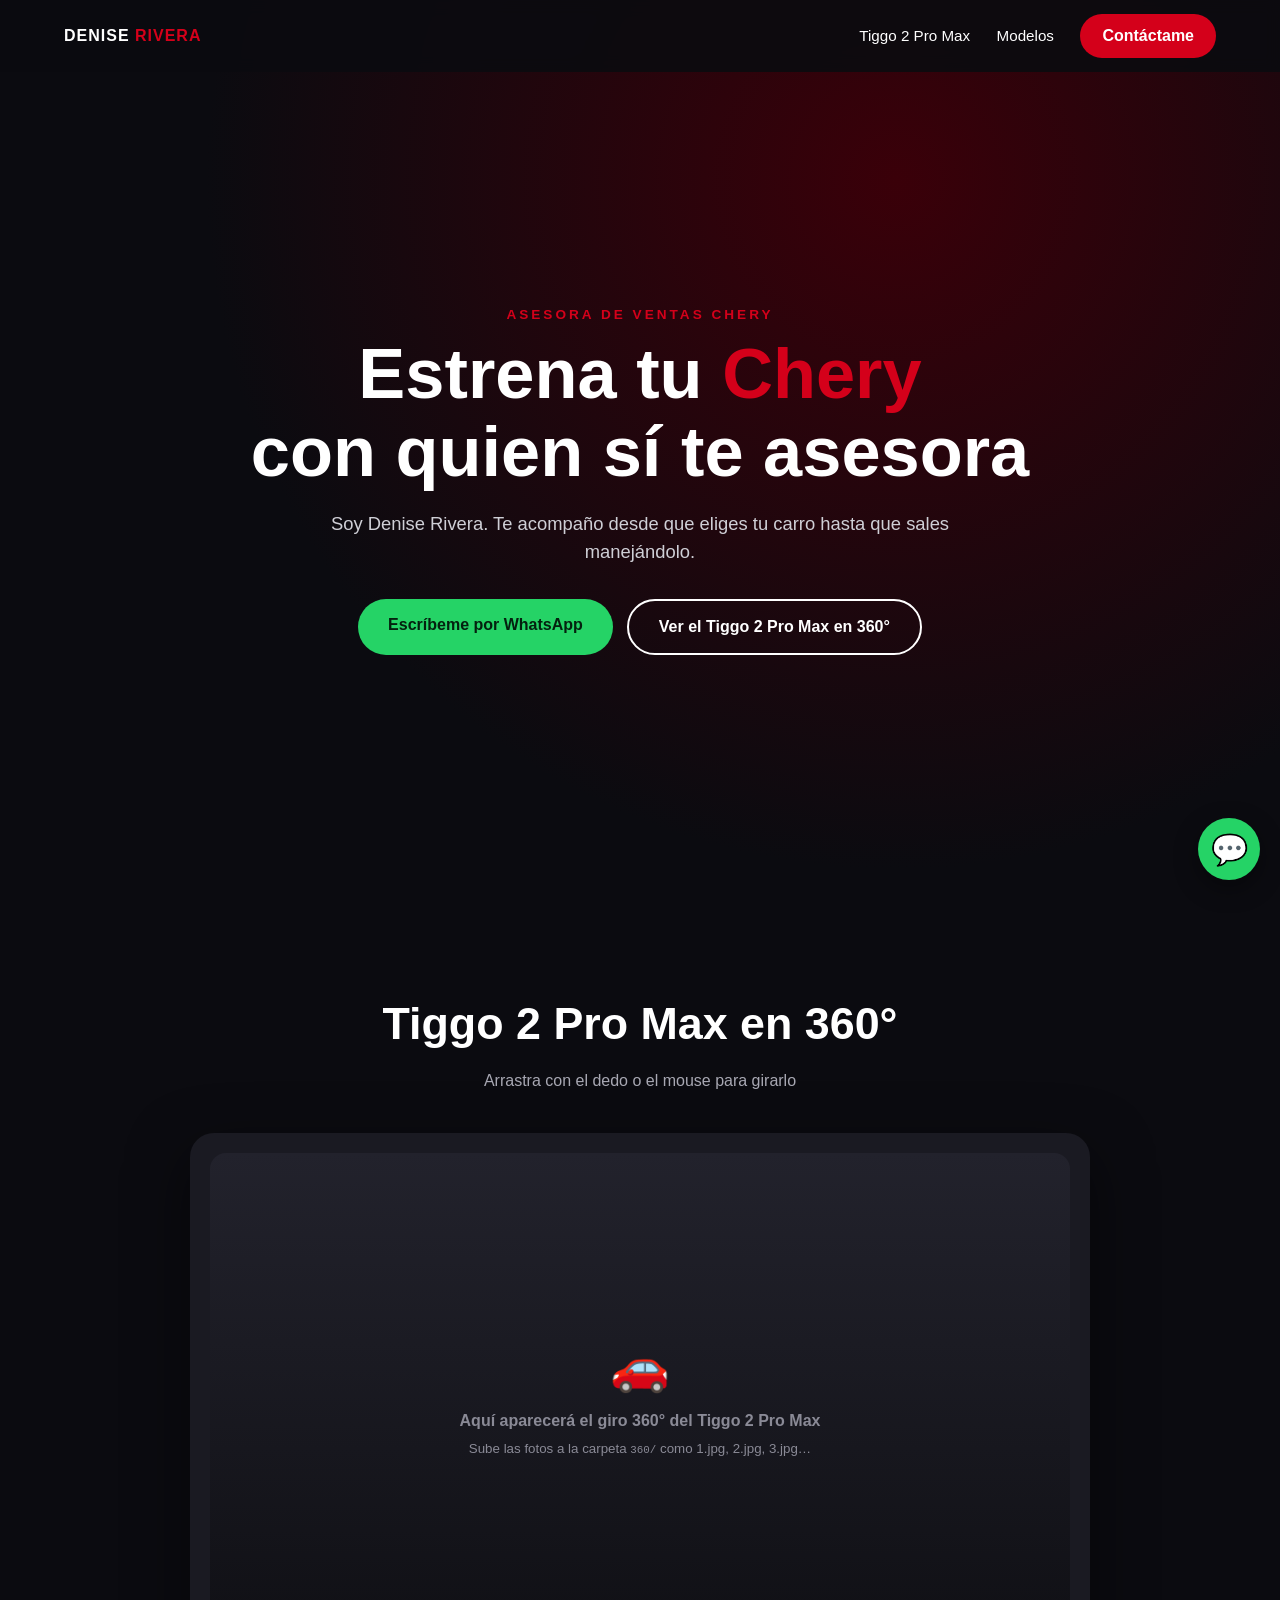
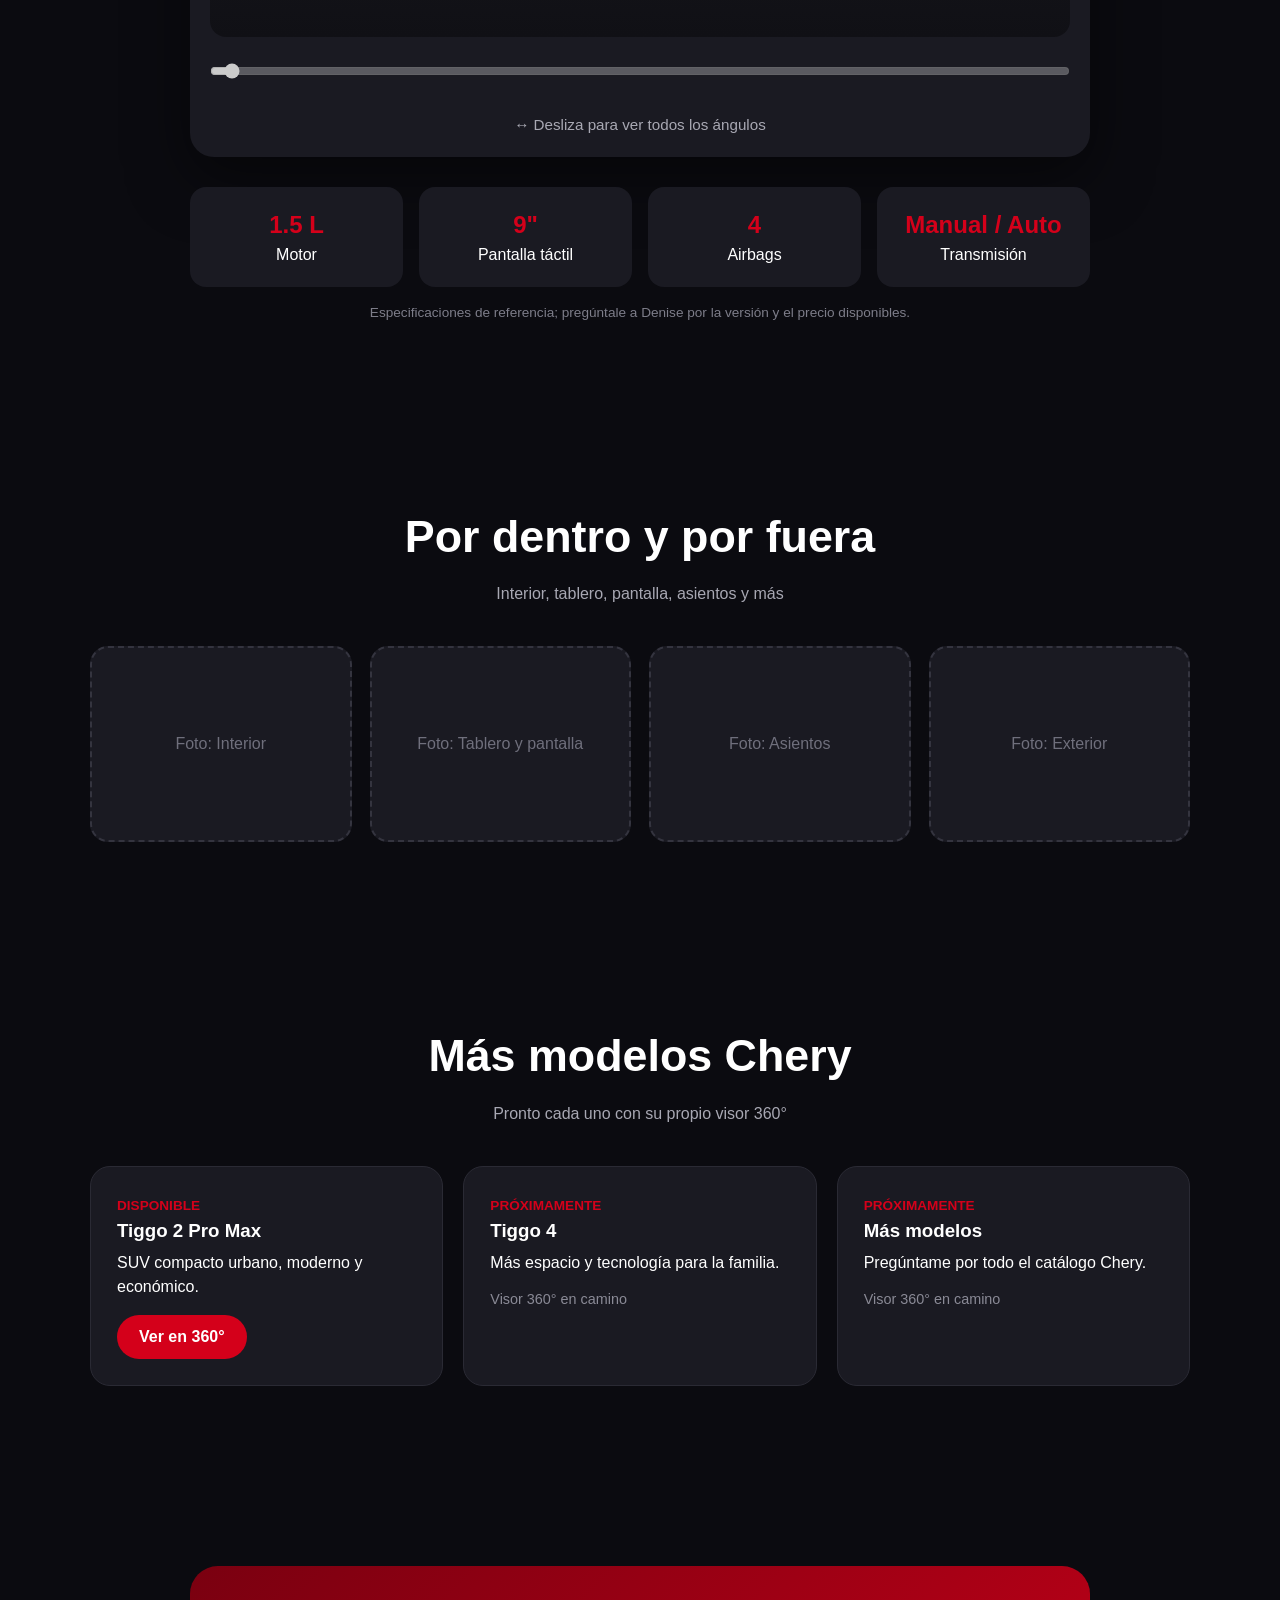
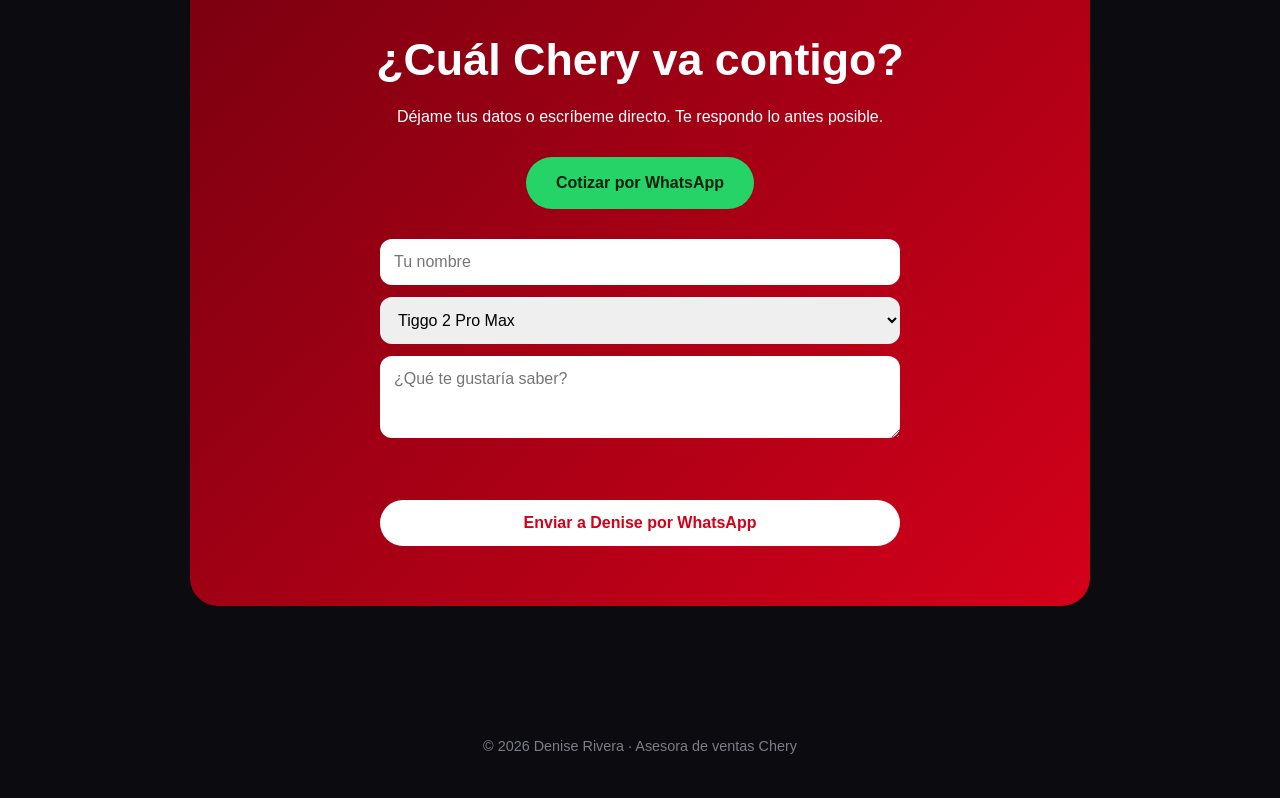
==== index.html @ 06f68ec3 "Add files via upload" ====
<!DOCTYPE html>
<html lang="es">
<head>
<meta charset="UTF-8">
<meta name="viewport" content="width=device-width, initial-scale=1">
<meta http-equiv="Content-Security-Policy" content="default-src 'self'; img-src 'self' data:; style-src 'self'; script-src 'self'; form-action 'none'; base-uri 'self'; object-src 'none'">
<meta name="referrer" content="strict-origin-when-cross-origin">
<meta name="description" content="Denise Rivera, asesora de ventas Chery. Conoce el Tiggo 2 Pro Max en 360° y cotiza por WhatsApp.">
<title>Denise Rivera | Asesora de Ventas Chery</title>
<link rel="stylesheet" href="styles.css">
</head>
<body>

<header>
  <div class="logo">DENISE <span>RIVERA</span></div>
  <nav>
    <a href="#tiggo2" class="nav-link">Tiggo 2 Pro Max</a>
    <a href="#modelos" class="nav-link">Modelos</a>
    <a href="#contacto" class="btn btn-small">Contáctame</a>
  </nav>
</header>

<main>
  <div class="hero">
    <p class="eyebrow">Asesora de ventas Chery</p>
    <h1>Estrena tu <span>Chery</span><br>con quien sí te asesora</h1>
    <p class="lead">Soy Denise Rivera. Te acompaño desde que eliges tu carro hasta que sales manejándolo.</p>
    <div class="hero-actions">
      <a class="btn wa" data-wa data-msg="Hola Denise, me interesa un Chery" href="#contacto" target="_blank" rel="noopener noreferrer">Escríbeme por WhatsApp</a>
      <a class="btn ghost" href="#tiggo2">Ver el Tiggo 2 Pro Max en 360°</a>
    </div>
  </div>

  <section id="tiggo2">
    <h2>Tiggo 2 Pro Max en 360°</h2>
    <p class="sub">Arrastra con el dedo o el mouse para girarlo</p>
    <div class="viewer-wrap">
      <div id="viewer" aria-label="Visor 360 grados del Tiggo 2 Pro Max">
        <div id="placeholder">
          <div class="big">🚗</div>
          <b>Aquí aparecerá el giro 360° del Tiggo 2 Pro Max</b>
          <small>Sube las fotos a la carpeta <code>360/</code> como 1.jpg, 2.jpg, 3.jpg…</small>
        </div>
      </div>
      <input id="rot" class="slider" type="range" min="0" max="35" value="0" aria-label="Girar el carro">
      <div class="hint">↔ Desliza para ver todos los ángulos</div>
    </div>
    <div class="specs">
      <div class="spec"><b>1.5 L</b>Motor</div>
      <div class="spec"><b>9"</b>Pantalla táctil</div>
      <div class="spec"><b>4</b>Airbags</div>
      <div class="spec"><b>Manual / Auto</b>Transmisión</div>
    </div>
    <p class="note">Especificaciones de referencia; pregúntale a Denise por la versión y el precio disponibles.</p>
  </section>

  <section>
    <h2>Por dentro y por fuera</h2>
    <p class="sub">Interior, tablero, pantalla, asientos y más</p>
    <div class="gallery" id="gallery"></div>
  </section>

  <section id="modelos">
    <h2>Más modelos Chery</h2>
    <p class="sub">Pronto cada uno con su propio visor 360°</p>
    <div class="models">
      <div class="card"><span class="tag">DISPONIBLE</span><h3>Tiggo 2 Pro Max</h3><p>SUV compacto urbano, moderno y económico.</p><a class="btn btn-small mt" href="#tiggo2">Ver en 360°</a></div>
      <div class="card"><span class="tag">PRÓXIMAMENTE</span><h3>Tiggo 4</h3><p>Más espacio y tecnología para la familia.</p><div class="soon">Visor 360° en camino</div></div>
      <div class="card"><span class="tag">PRÓXIMAMENTE</span><h3>Más modelos</h3><p>Pregúntame por todo el catálogo Chery.</p><div class="soon">Visor 360° en camino</div></div>
    </div>
  </section>

  <section>
    <div class="contact" id="contacto">
      <h2>¿Cuál Chery va contigo?</h2>
      <p>Déjame tus datos o escríbeme directo. Te respondo lo antes posible.</p>
      <a class="btn wa" data-wa data-msg="Hola Denise, quiero cotizar un Chery" href="#contacto" target="_blank" rel="noopener noreferrer">Cotizar por WhatsApp</a>
      <form id="form" novalidate>
        <label class="sr" for="n">Tu nombre</label>
        <input id="n" name="nombre" placeholder="Tu nombre" maxlength="60" autocomplete="name" required>
        <label class="sr" for="m">Modelo</label>
        <select id="m" name="modelo"><option>Tiggo 2 Pro Max</option><option>Tiggo 4</option><option>Otro modelo</option></select>
        <label class="sr" for="msg">Mensaje</label>
        <textarea id="msg" name="mensaje" rows="3" maxlength="300" placeholder="¿Qué te gustaría saber?"></textarea>
        <p id="error" class="error" role="alert"></p>
        <button type="submit" class="btn white">Enviar a Denise por WhatsApp</button>
      </form>
    </div>
  </section>
</main>

<footer>© 2026 Denise Rivera · Asesora de ventas Chery</footer>
<a class="float-wa" data-wa data-msg="Hola Denise" href="#contacto" target="_blank" rel="noopener noreferrer" title="WhatsApp" aria-label="Escribir por WhatsApp">💬</a>

<script src="script.js"></script>
</body>
</html>
---- styles.css ----
:root{--rojo:#d4001a;--oscuro:#0b0b10;--gris:#1a1a22;--borde:#2a2a34;--texto:#cfcfd6}
*{box-sizing:border-box;margin:0;padding:0}
html{scroll-behavior:smooth}
body{font-family:'Segoe UI',Arial,sans-serif;background:var(--oscuro);color:#fff;line-height:1.5}
.sr{position:absolute;width:1px;height:1px;overflow:hidden;clip:rect(0 0 0 0)}

/* Encabezado */
header{position:fixed;top:0;width:100%;display:flex;justify-content:space-between;align-items:center;padding:14px 5%;background:rgba(11,11,16,.92);backdrop-filter:blur(8px);z-index:50}
.logo{font-weight:800;letter-spacing:1px}
.logo span{color:var(--rojo)}
.nav-link{color:#fff;text-decoration:none;margin-right:22px;font-size:.95rem}
.nav-link:hover{color:var(--rojo)}

/* Botones */
.btn{display:inline-block;padding:14px 30px;border-radius:50px;background:var(--rojo);color:#fff;text-decoration:none;font-weight:700;transition:.25s;border:none;cursor:pointer;font-size:1rem}
.btn:hover{transform:translateY(-3px);box-shadow:0 10px 25px rgba(212,0,26,.45)}
.btn-small{padding:10px 22px}
.btn.wa{background:#25d366;color:#04210f}
.btn.ghost{background:transparent;border:2px solid #fff}
.btn.white{background:#fff;color:var(--rojo)}
.mt{margin-top:16px}

/* Portada */
.hero{min-height:100vh;display:flex;flex-direction:column;justify-content:center;align-items:center;text-align:center;padding:120px 6% 60px;background:radial-gradient(circle at 70% 20%,#3a0009 0%,var(--oscuro) 60%)}
.eyebrow{color:var(--rojo);font-weight:700;letter-spacing:3px;text-transform:uppercase;font-size:.85rem}
.hero h1{font-size:clamp(2.2rem,6vw,4.4rem);font-weight:900;line-height:1.1;margin-top:10px}
.hero h1 span{color:var(--rojo)}
.lead{max-width:620px;margin:20px 0 34px;color:var(--texto);font-size:1.15rem}
.hero-actions{display:flex;gap:14px;flex-wrap:wrap;justify-content:center}

/* Secciones */
section{padding:90px 6%}
h2{text-align:center;font-size:clamp(1.8rem,4vw,2.8rem);margin-bottom:12px}
.sub{text-align:center;color:#a8a8b3;margin-bottom:40px}
.note{text-align:center;color:#7d7d89;font-size:.85rem;margin-top:16px}

/* Visor 360 */
.viewer-wrap{max-width:900px;margin:auto;background:var(--gris);border-radius:24px;padding:20px;box-shadow:0 20px 60px rgba(0,0,0,.5)}
#viewer{position:relative;width:100%;aspect-ratio:16/9;border-radius:16px;overflow:hidden;background:linear-gradient(#22222c,#101015);cursor:grab;touch-action:pan-y;user-select:none;-webkit-user-select:none}
#viewer.drag{cursor:grabbing}
#viewer img{position:absolute;inset:0;width:100%;height:100%;object-fit:contain;display:none;pointer-events:none}
#viewer img.on{display:block}
#placeholder{position:absolute;inset:0;display:flex;flex-direction:column;justify-content:center;align-items:center;color:#8a8a96;text-align:center;padding:20px;gap:6px}
#placeholder .big{font-size:3rem}
.hint{text-align:center;margin-top:14px;color:#a8a8b3;font-size:.95rem}
.slider{width:100%;margin-top:12px;accent-color:var(--rojo)}
.specs{display:grid;grid-template-columns:repeat(auto-fit,minmax(180px,1fr));gap:16px;max-width:900px;margin:30px auto 0}
.spec{background:var(--gris);padding:20px;border-radius:16px;text-align:center}
.spec b{display:block;font-size:1.5rem;color:var(--rojo)}

/* Galería */
.gallery{display:grid;grid-template-columns:repeat(auto-fit,minmax(260px,1fr));gap:18px;max-width:1100px;margin:auto}
.shot{aspect-ratio:4/3;border-radius:18px;background:var(--gris);border:2px dashed #34343f;display:flex;align-items:center;justify-content:center;color:#6f6f7c;overflow:hidden;text-align:center;padding:10px}
.shot.ok{border:none;padding:0}
.shot img{width:100%;height:100%;object-fit:cover}

/* Modelos */
.models{display:grid;grid-template-columns:repeat(auto-fit,minmax(240px,1fr));gap:20px;max-width:1100px;margin:auto}
.card{background:var(--gris);border-radius:20px;padding:26px;transition:.25s;border:1px solid var(--borde)}
.card:hover{transform:translateY(-6px);border-color:var(--rojo)}
.card h3{margin-bottom:6px}
.tag{color:var(--rojo);font-size:.85rem;font-weight:700}
.soon{margin-top:14px;color:#8a8a96;font-size:.9rem}

/* Contacto */
.contact{background:linear-gradient(135deg,#7a0010,var(--rojo));text-align:center;border-radius:28px;max-width:900px;margin:0 auto;padding:60px 6%}
.contact p{margin:10px 0 28px}
form{display:grid;gap:12px;max-width:520px;margin:30px auto 0;text-align:left}
input,select,textarea{padding:14px;border-radius:12px;border:none;font-size:1rem;font-family:inherit}
.error{color:#fff;background:rgba(0,0,0,.35);border-radius:10px;padding:0;margin:0;min-height:0}
.error:not(:empty){padding:10px 14px}

footer{text-align:center;padding:40px;color:#7d7d89;font-size:.9rem}
.float-wa{position:fixed;right:20px;bottom:20px;width:62px;height:62px;border-radius:50%;background:#25d366;display:flex;align-items:center;justify-content:center;font-size:30px;text-decoration:none;box-shadow:0 8px 25px rgba(0,0,0,.4);z-index:60;animation:pulse 2s infinite}
@keyframes pulse{0%{box-shadow:0 0 0 0 rgba(37,211,102,.6)}70%{box-shadow:0 0 0 20px rgba(37,211,102,0)}100%{box-shadow:0 0 0 0 rgba(37,211,102,0)}}
@media(max-width:640px){.nav-link{display:none}}
@media(prefers-reduced-motion:reduce){.float-wa{animation:none}html{scroll-behavior:auto}}
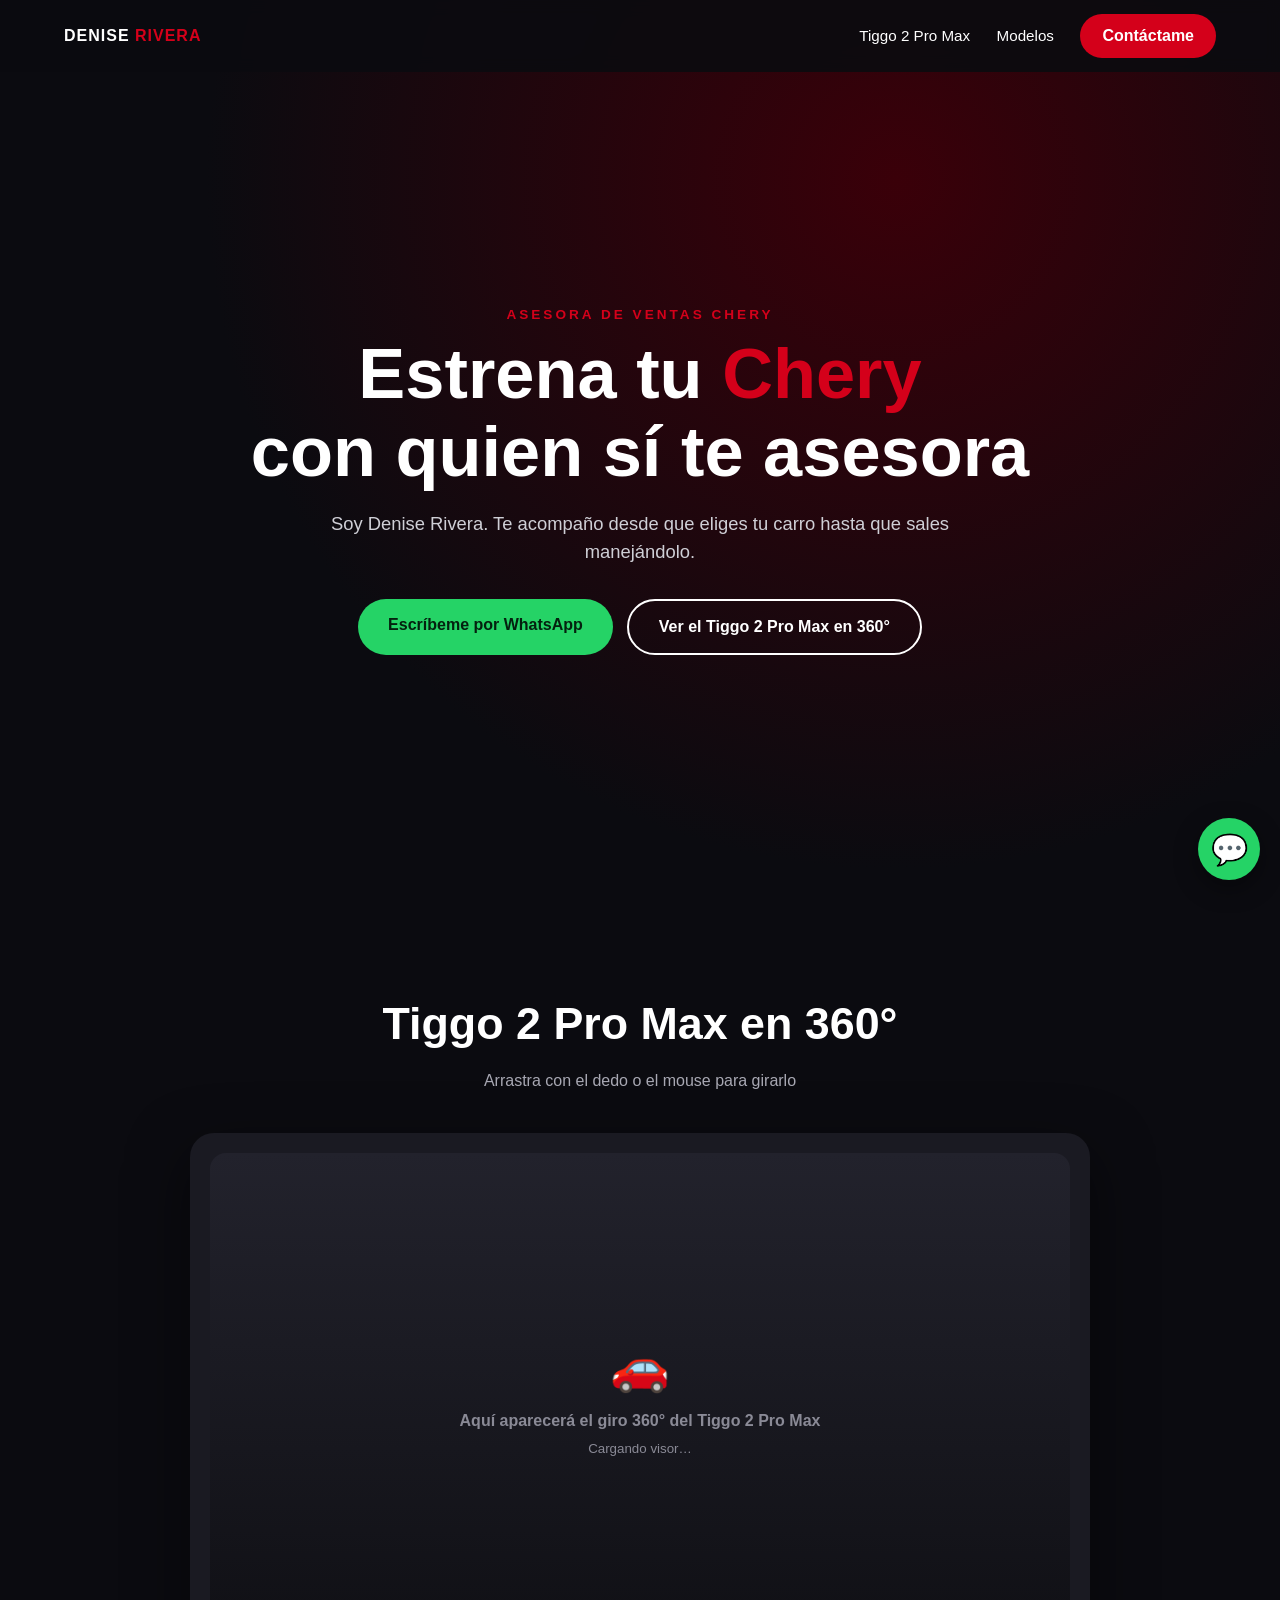
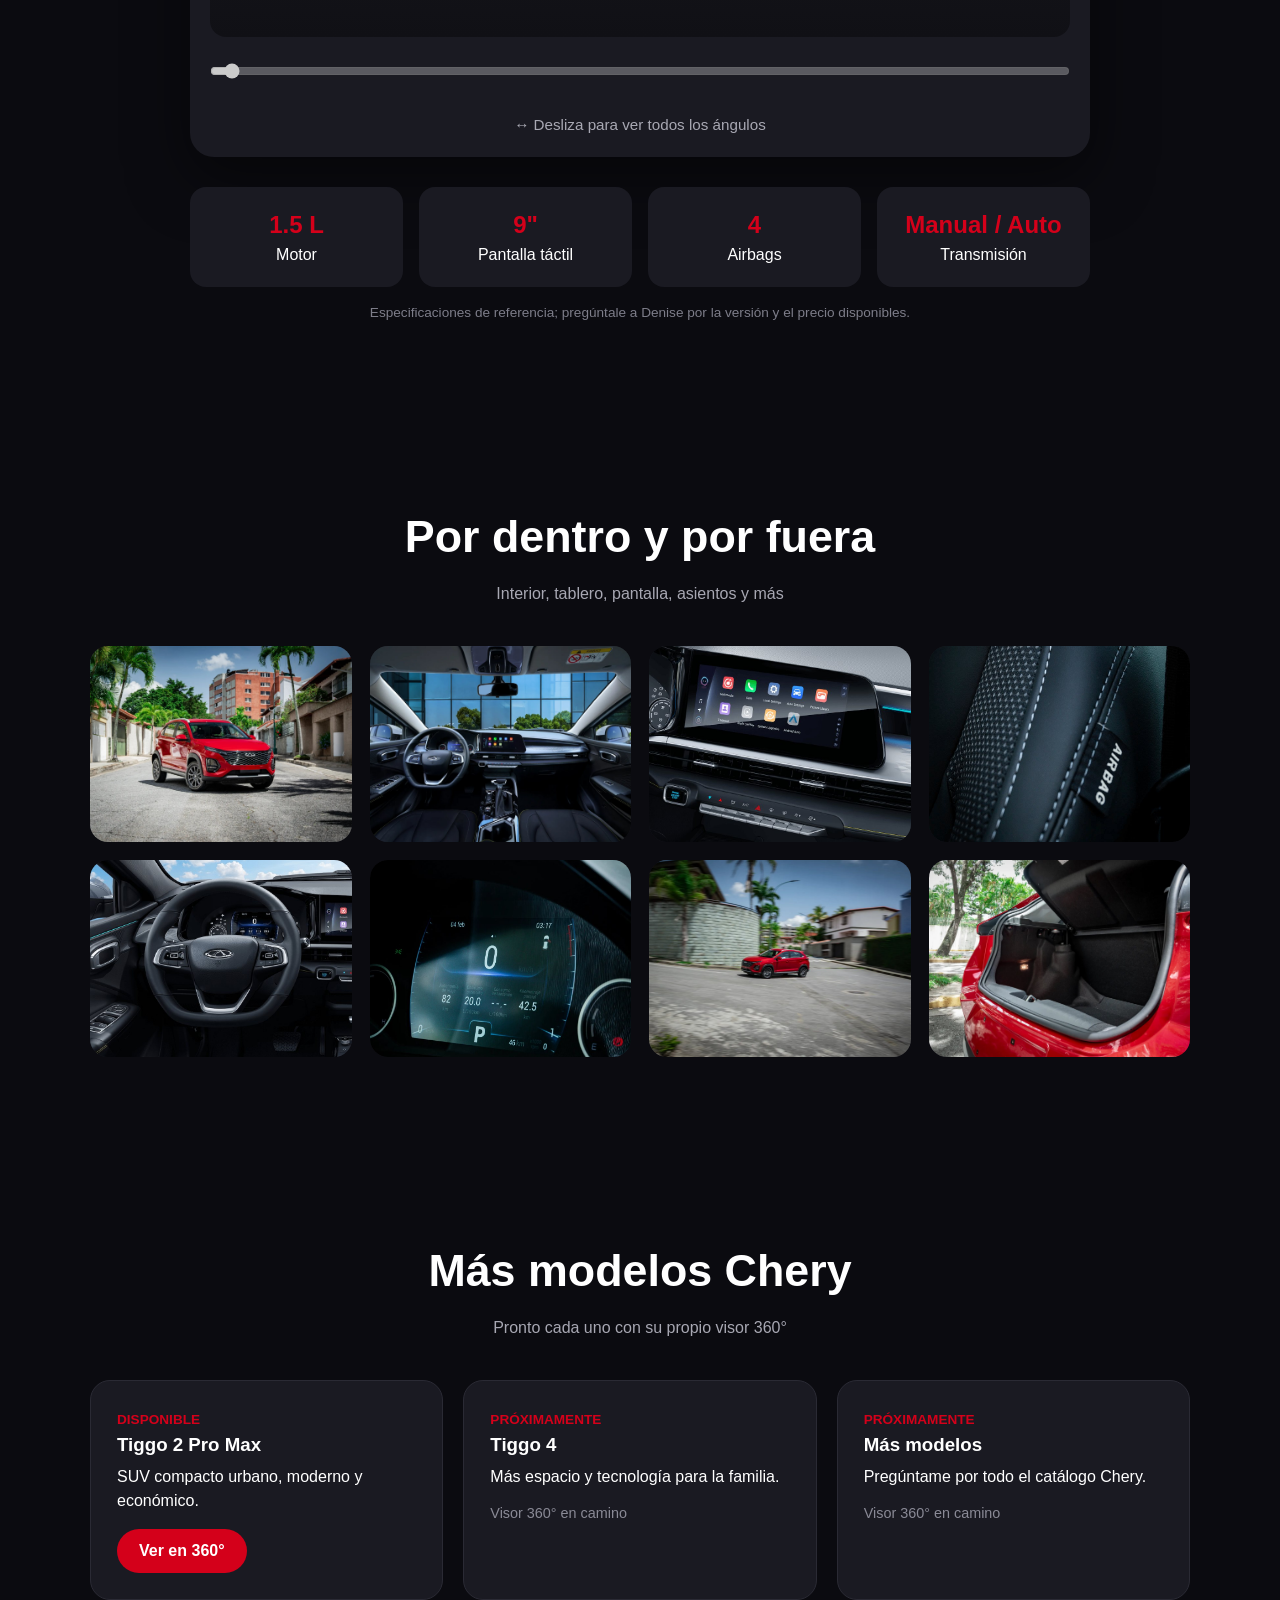
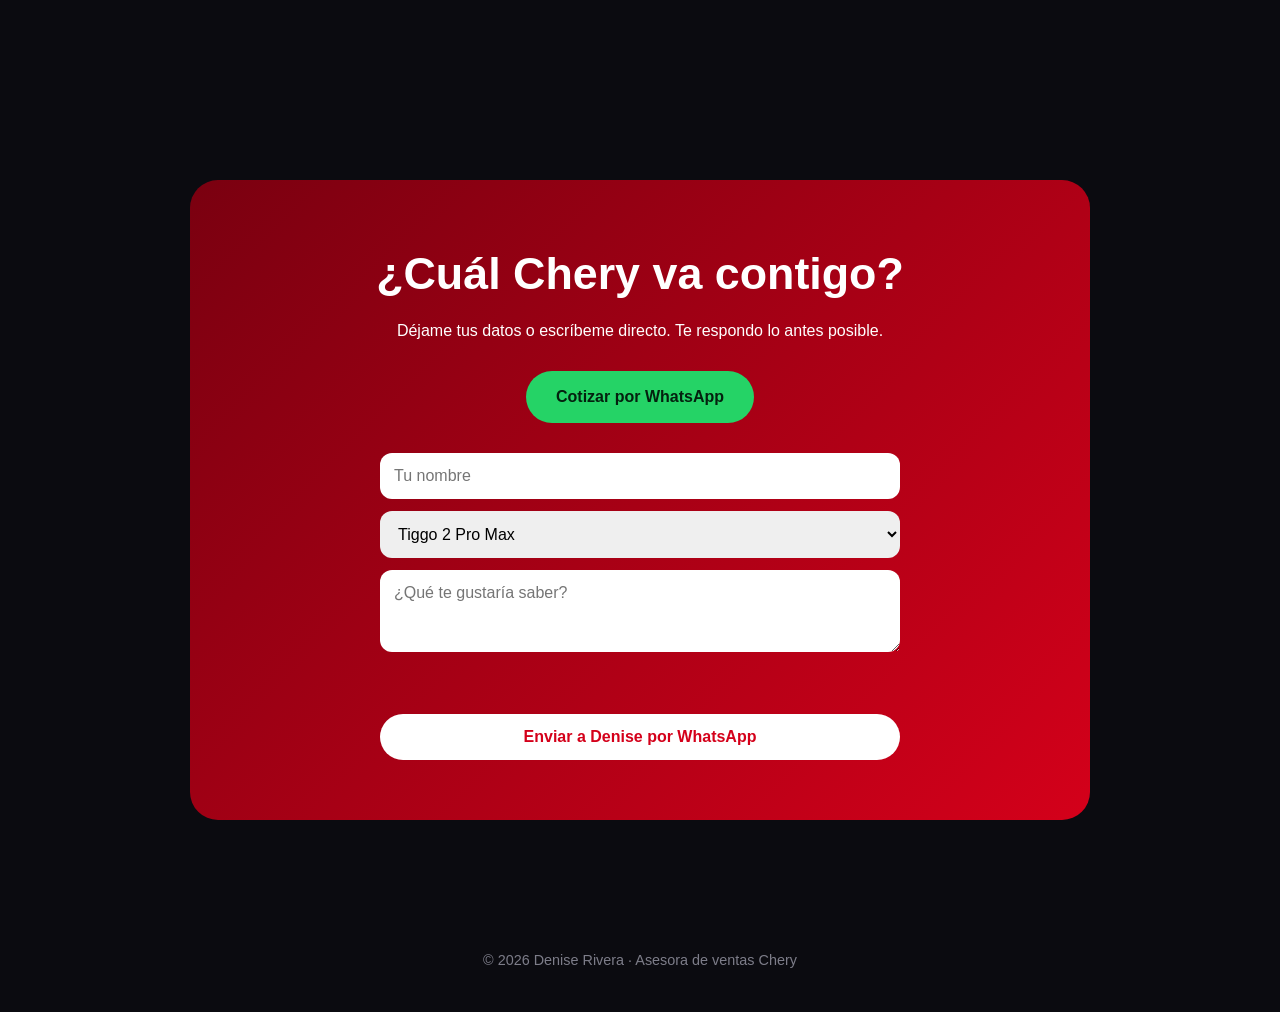
==== commit 428b4a3c: "Add files via upload" ====
--- a/index.html
+++ b/index.html
@@ -39,7 +39,7 @@
         <div id="placeholder">
           <div class="big">🚗</div>
           <b>Aquí aparecerá el giro 360° del Tiggo 2 Pro Max</b>
-          <small>Sube las fotos a la carpeta <code>360/</code> como 1.jpg, 2.jpg, 3.jpg…</small>
+          <small>Cargando visor…</small>
         </div>
       </div>
       <input id="rot" class="slider" type="range" min="0" max="35" value="0" aria-label="Girar el carro">
--- a/styles.css
+++ b/styles.css
@@ -40,6 +40,8 @@
 #viewer.drag{cursor:grabbing}
 #viewer img{position:absolute;inset:0;width:100%;height:100%;object-fit:contain;display:none;pointer-events:none}
 #viewer img.on{display:block}
+#viewer canvas{touch-action:pan-y}
+.badge3d{position:absolute;left:12px;top:12px;background:rgba(0,0,0,.55);color:#d6d6de;font-size:.75rem;padding:6px 12px;border-radius:20px;pointer-events:none;max-width:calc(100% - 24px)}
 #placeholder{position:absolute;inset:0;display:flex;flex-direction:column;justify-content:center;align-items:center;color:#8a8a96;text-align:center;padding:20px;gap:6px}
 #placeholder .big{font-size:3rem}
 .hint{text-align:center;margin-top:14px;color:#a8a8b3;font-size:.95rem}
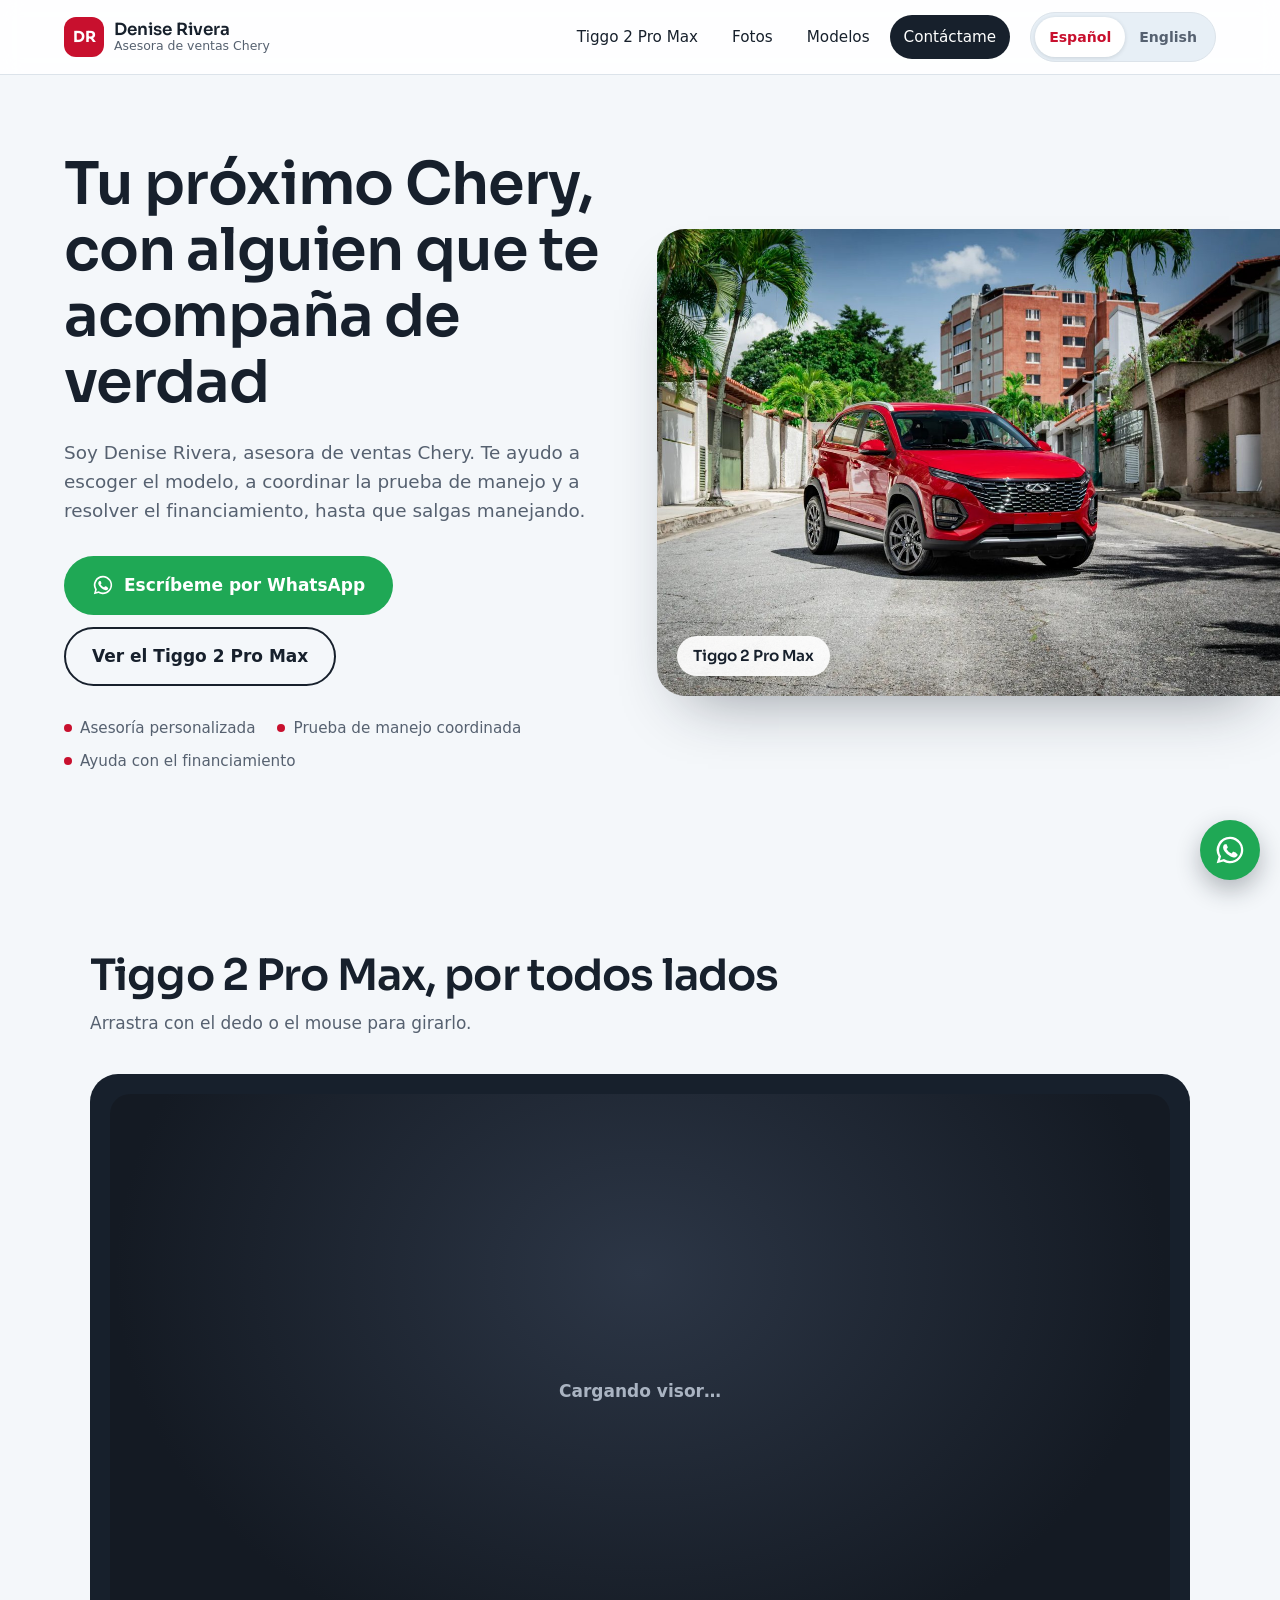
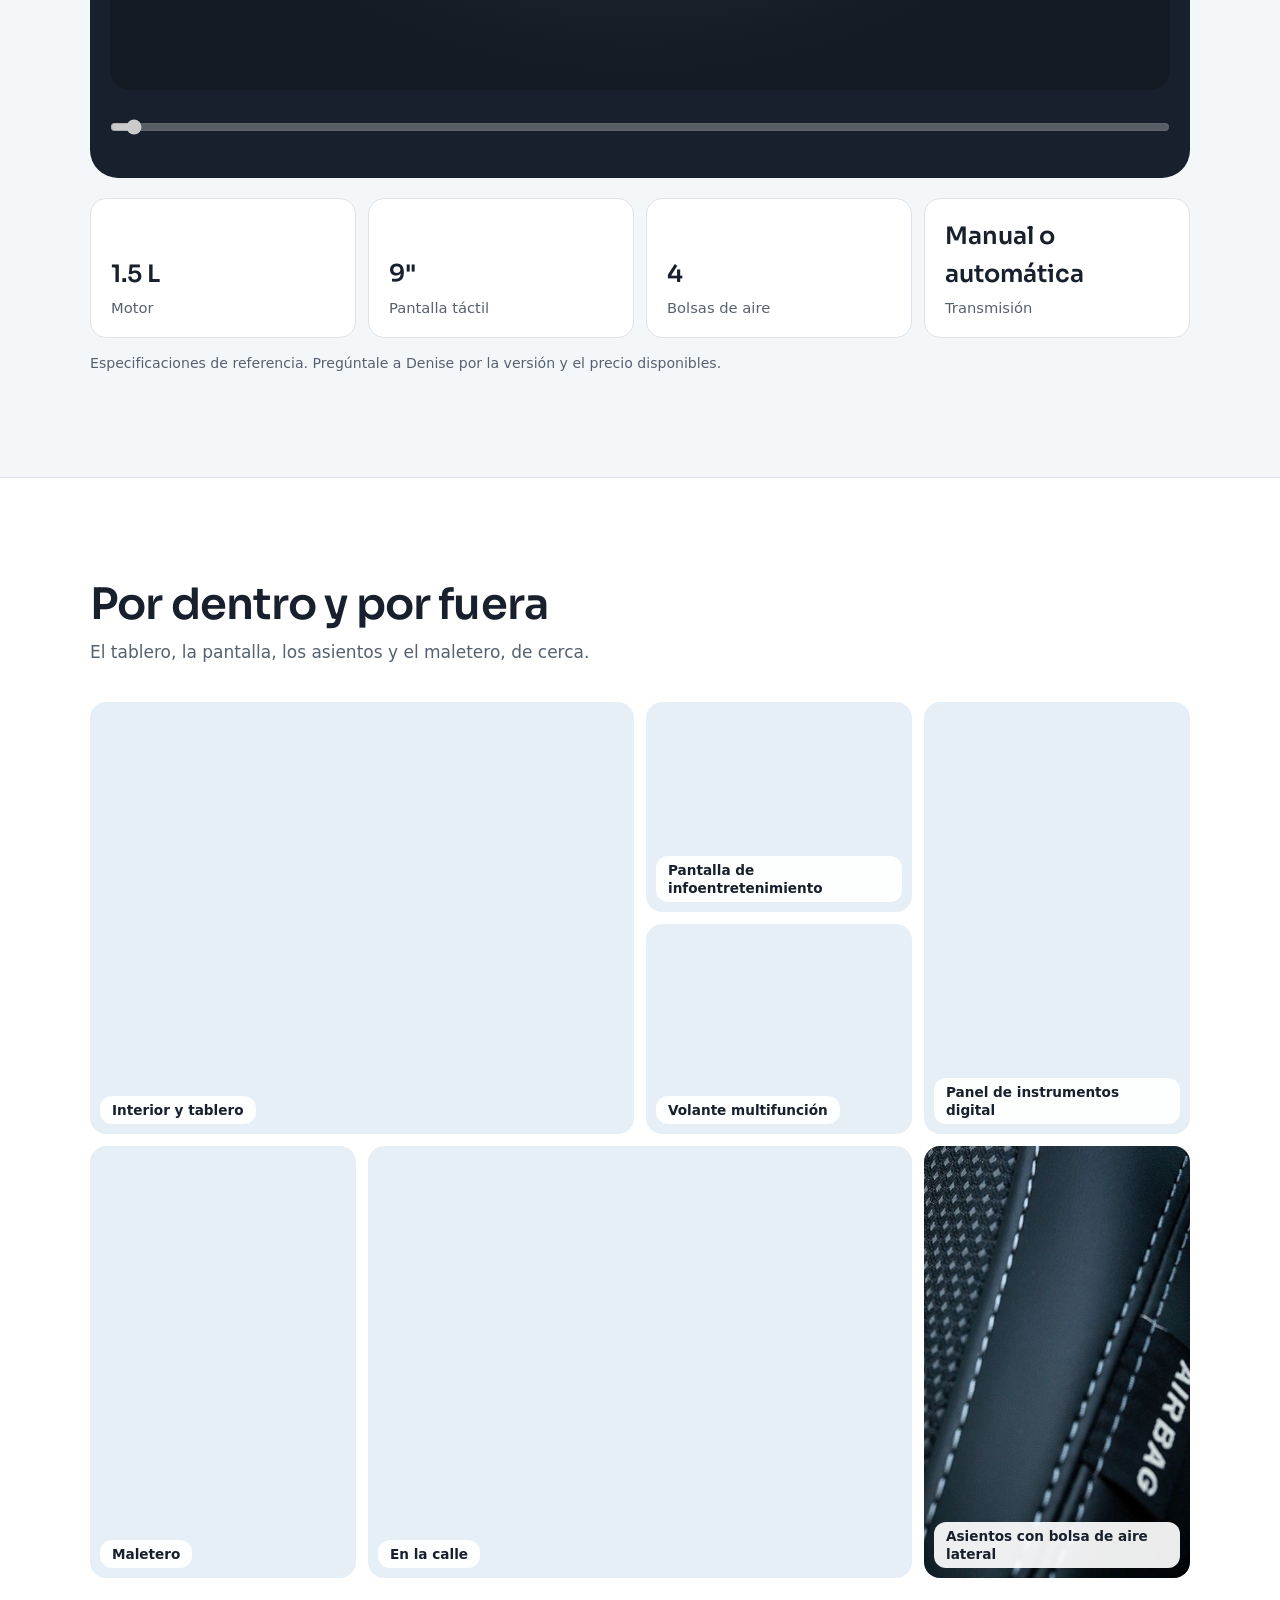
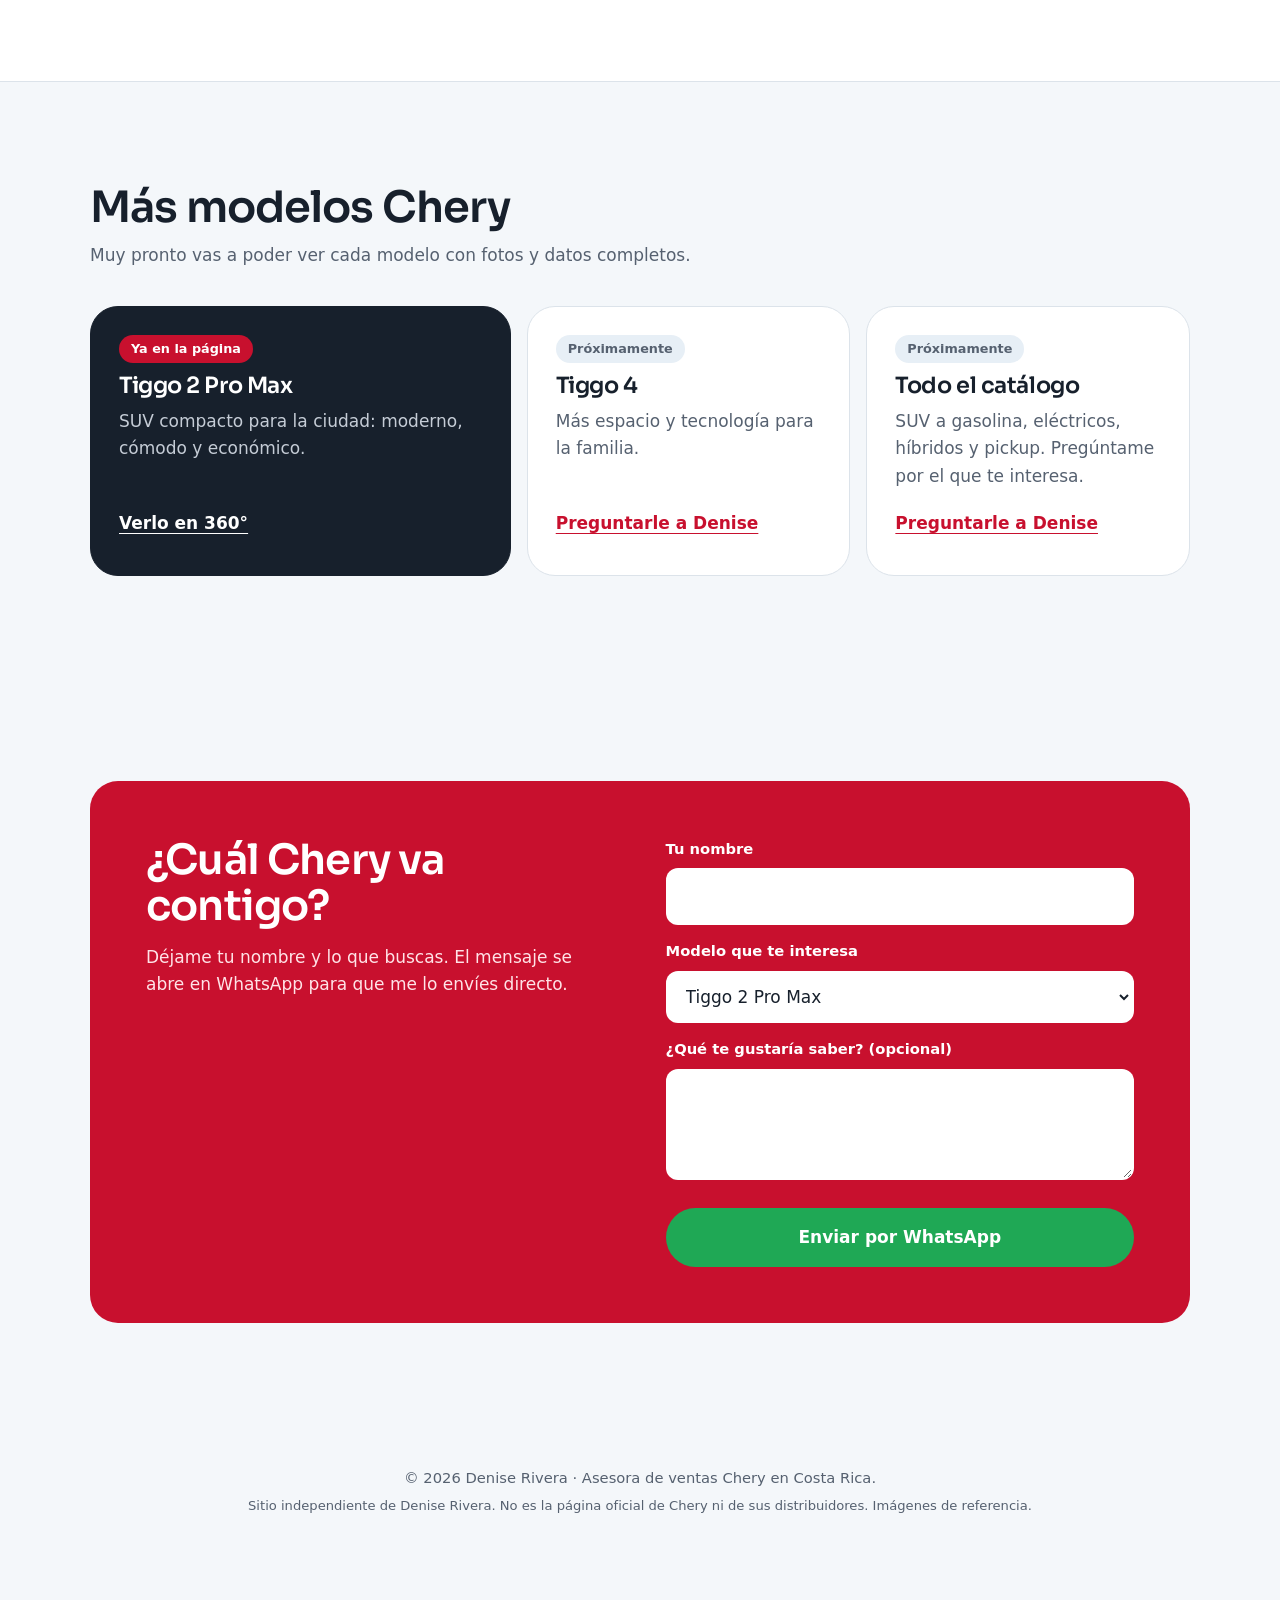
==== commit e55b89c0: "Rediseño más amigable y selector de idioma Español / English - Portada con foto grande, galería orde" ====
--- a/index.html
+++ b/index.html
@@ -3,95 +3,151 @@
 <head>
 <meta charset="UTF-8">
 <meta name="viewport" content="width=device-width, initial-scale=1">
-<meta http-equiv="Content-Security-Policy" content="default-src 'self'; img-src 'self' data:; style-src 'self'; script-src 'self'; form-action 'none'; base-uri 'self'; object-src 'none'">
+<meta http-equiv="Content-Security-Policy" content="default-src 'self'; img-src 'self' data:; style-src 'self'; script-src 'self'; font-src 'self'; form-action 'none'; base-uri 'self'; object-src 'none'">
 <meta name="referrer" content="strict-origin-when-cross-origin">
-<meta name="description" content="Denise Rivera, asesora de ventas Chery. Conoce el Tiggo 2 Pro Max en 360° y cotiza por WhatsApp.">
-<title>Denise Rivera | Asesora de Ventas Chery</title>
+<meta name="theme-color" content="#c8102e">
+<meta name="description" content="Denise Rivera, asesora de ventas Chery en Costa Rica. Conoce el Tiggo 2 Pro Max en 360° y cotiza por WhatsApp.">
+<title>Denise Rivera | Asesora de ventas Chery</title>
+<link rel="preload" href="fonts/sora.woff2" as="font" type="font/woff2" crossorigin>
 <link rel="stylesheet" href="styles.css">
 </head>
 <body>
 
-<header>
-  <div class="logo">DENISE <span>RIVERA</span></div>
-  <nav>
-    <a href="#tiggo2" class="nav-link">Tiggo 2 Pro Max</a>
-    <a href="#modelos" class="nav-link">Modelos</a>
-    <a href="#contacto" class="btn btn-small">Contáctame</a>
+<a class="skip" href="#main" data-i18n="skip">Saltar al contenido</a>
+
+<header class="top">
+  <a class="logo" href="#inicio" aria-label="Denise Rivera, inicio">
+    <span class="logo-mark" aria-hidden="true">DR</span>
+    <span class="logo-text">Denise Rivera<small data-i18n="logoSub">Asesora de ventas Chery</small></span>
+  </a>
+  <nav class="nav" aria-label="Principal" data-i18n-aria="navLabel">
+    <a href="#tiggo2" data-i18n="navTiggo">Tiggo 2 Pro Max</a>
+    <a href="#galeria" data-i18n="navGaleria">Fotos</a>
+    <a href="#modelos" data-i18n="navModelos">Modelos</a>
+    <a href="#contacto" class="nav-cta" data-i18n="navContacto">Contáctame</a>
   </nav>
+  <div class="lang" role="group" aria-label="Idioma / Language">
+    <button type="button" class="lang-btn" data-lang="es" aria-pressed="true" lang="es">Español</button>
+    <button type="button" class="lang-btn" data-lang="en" aria-pressed="false" lang="en">English</button>
+  </div>
 </header>
 
-<main>
-  <div class="hero">
-    <p class="eyebrow">Asesora de ventas Chery</p>
-    <h1>Estrena tu <span>Chery</span><br>con quien sí te asesora</h1>
-    <p class="lead">Soy Denise Rivera. Te acompaño desde que eliges tu carro hasta que sales manejándolo.</p>
-    <div class="hero-actions">
-      <a class="btn wa" data-wa data-msg="Hola Denise, me interesa un Chery" href="#contacto" target="_blank" rel="noopener noreferrer">Escríbeme por WhatsApp</a>
-      <a class="btn ghost" href="#tiggo2">Ver el Tiggo 2 Pro Max en 360°</a>
+<main id="main">
+  <section class="hero" id="inicio">
+    <div class="hero-text">
+      <h1 data-i18n="heroTitle">Tu próximo Chery, con alguien que te acompaña de verdad</h1>
+      <p class="lead" data-i18n="heroLead">Soy Denise Rivera, asesora de ventas Chery. Te ayudo a escoger el modelo, a coordinar la prueba de manejo y a resolver el financiamiento, hasta que salgas manejando.</p>
+      <div class="hero-actions">
+        <a class="btn btn-wa" data-wa data-i18n-msg="msgHero" href="#contacto" target="_blank" rel="noopener noreferrer">
+          <svg class="ico" viewBox="0 0 24 24" aria-hidden="true"><path d="M12 2a10 10 0 0 0-8.6 15.1L2 22l5-1.3A10 10 0 1 0 12 2Zm0 18.2a8.2 8.2 0 0 1-4.2-1.2l-.3-.2-3 .8.8-2.9-.2-.3A8.2 8.2 0 1 1 12 20.2Zm4.5-6.1c-.2-.1-1.5-.7-1.7-.8-.2-.1-.4-.1-.6.1l-.8 1c-.1.2-.3.2-.5.1a6.7 6.7 0 0 1-3.3-2.9c-.3-.4.2-.4.7-1.4.1-.2 0-.3 0-.4l-.8-1.8c-.2-.5-.4-.4-.6-.4h-.5a1 1 0 0 0-.7.3 3 3 0 0 0-.9 2.2 5.2 5.2 0 0 0 1.1 2.8 11.9 11.9 0 0 0 4.6 4c1.7.7 2.4.8 3.2.7.5-.1 1.5-.6 1.8-1.2.2-.6.2-1.1.1-1.2l-.4-.2Z"/></svg>
+          <span data-i18n="ctaWhatsapp">Escríbeme por WhatsApp</span>
+        </a>
+        <a class="btn btn-ghost" href="#tiggo2" data-i18n="ctaVer">Ver el Tiggo 2 Pro Max</a>
+      </div>
+      <ul class="trust">
+        <li data-i18n="trust1">Asesoría personalizada</li>
+        <li data-i18n="trust2">Prueba de manejo coordinada</li>
+        <li data-i18n="trust3">Ayuda con el financiamiento</li>
+      </ul>
     </div>
-  </div>
+    <figure class="hero-photo">
+      <img src="imagenes/exterior-1.jpg" width="1400" height="933" alt="Chery Tiggo 2 Pro Max rojo estacionado en una calle soleada" data-i18n-alt="heroAlt" fetchpriority="high">
+      <figcaption>Tiggo 2 Pro Max</figcaption>
+    </figure>
+  </section>
 
-  <section id="tiggo2">
-    <h2>Tiggo 2 Pro Max en 360°</h2>
-    <p class="sub">Arrastra con el dedo o el mouse para girarlo</p>
+  <section class="block" id="tiggo2">
+    <div class="block-head">
+      <h2 data-i18n="t2Title">Tiggo 2 Pro Max, por todos lados</h2>
+      <p data-i18n="t2Sub">Arrastra con el dedo o el mouse para girarlo.</p>
+    </div>
     <div class="viewer-wrap">
-      <div id="viewer" aria-label="Visor 360 grados del Tiggo 2 Pro Max">
+      <div id="viewer" aria-label="Visor 360 grados del Tiggo 2 Pro Max" data-i18n-aria="viewerAria">
         <div id="placeholder">
-          <div class="big">🚗</div>
-          <b>Aquí aparecerá el giro 360° del Tiggo 2 Pro Max</b>
-          <small>Cargando visor…</small>
+          <b data-i18n="viewerLoading">Cargando visor…</b>
         </div>
       </div>
-      <input id="rot" class="slider" type="range" min="0" max="35" value="0" aria-label="Girar el carro">
-      <div class="hint">↔ Desliza para ver todos los ángulos</div>
+      <label class="sr" for="rot" data-i18n="sliderLabel">Girar el carro</label>
+      <input id="rot" class="slider" type="range" min="0" max="35" value="0">
     </div>
-    <div class="specs">
-      <div class="spec"><b>1.5 L</b>Motor</div>
-      <div class="spec"><b>9"</b>Pantalla táctil</div>
-      <div class="spec"><b>4</b>Airbags</div>
-      <div class="spec"><b>Manual / Auto</b>Transmisión</div>
-    </div>
-    <p class="note">Especificaciones de referencia; pregúntale a Denise por la versión y el precio disponibles.</p>
+    <dl class="specs">
+      <div class="spec"><dt data-i18n="specMotor">Motor</dt><dd>1.5 L</dd></div>
+      <div class="spec"><dt data-i18n="specPantalla">Pantalla táctil</dt><dd>9"</dd></div>
+      <div class="spec"><dt data-i18n="specAirbags">Bolsas de aire</dt><dd>4</dd></div>
+      <div class="spec"><dt data-i18n="specTrans">Transmisión</dt><dd data-i18n="specTransVal">Manual o automática</dd></div>
+    </dl>
+    <p class="note" data-i18n="specNote">Especificaciones de referencia. Pregúntale a Denise por la versión y el precio disponibles.</p>
   </section>
 
-  <section>
-    <h2>Por dentro y por fuera</h2>
-    <p class="sub">Interior, tablero, pantalla, asientos y más</p>
+  <section class="block block-alt" id="galeria">
+    <div class="block-head">
+      <h2 data-i18n="galTitle">Por dentro y por fuera</h2>
+      <p data-i18n="galSub">El tablero, la pantalla, los asientos y el maletero, de cerca.</p>
+    </div>
     <div class="gallery" id="gallery"></div>
   </section>
 
-  <section id="modelos">
-    <h2>Más modelos Chery</h2>
-    <p class="sub">Pronto cada uno con su propio visor 360°</p>
+  <section class="block" id="modelos">
+    <div class="block-head">
+      <h2 data-i18n="modTitle">Más modelos Chery</h2>
+      <p data-i18n="modSub">Muy pronto vas a poder ver cada modelo con fotos y datos completos.</p>
+    </div>
     <div class="models">
-      <div class="card"><span class="tag">DISPONIBLE</span><h3>Tiggo 2 Pro Max</h3><p>SUV compacto urbano, moderno y económico.</p><a class="btn btn-small mt" href="#tiggo2">Ver en 360°</a></div>
-      <div class="card"><span class="tag">PRÓXIMAMENTE</span><h3>Tiggo 4</h3><p>Más espacio y tecnología para la familia.</p><div class="soon">Visor 360° en camino</div></div>
-      <div class="card"><span class="tag">PRÓXIMAMENTE</span><h3>Más modelos</h3><p>Pregúntame por todo el catálogo Chery.</p><div class="soon">Visor 360° en camino</div></div>
+      <article class="card card-main">
+        <span class="tag tag-on" data-i18n="tagDisponible">Ya en la página</span>
+        <h3>Tiggo 2 Pro Max</h3>
+        <p data-i18n="card1">SUV compacto para la ciudad: moderno, cómodo y económico.</p>
+        <a class="link" href="#tiggo2" data-i18n="card1Btn">Verlo en 360°</a>
+      </article>
+      <article class="card">
+        <span class="tag" data-i18n="tagPronto">Próximamente</span>
+        <h3>Tiggo 4</h3>
+        <p data-i18n="card2">Más espacio y tecnología para la familia.</p>
+        <a class="link" data-wa data-i18n-msg="msgTiggo4" href="#contacto" target="_blank" rel="noopener noreferrer" data-i18n="cardAsk">Preguntarle a Denise</a>
+      </article>
+      <article class="card">
+        <span class="tag" data-i18n="tagPronto">Próximamente</span>
+        <h3 data-i18n="card3Title">Todo el catálogo</h3>
+        <p data-i18n="card3">SUV a gasolina, eléctricos, híbridos y pickup. Pregúntame por el que te interesa.</p>
+        <a class="link" data-wa data-i18n-msg="msgCatalogo" href="#contacto" target="_blank" rel="noopener noreferrer" data-i18n="cardAsk">Preguntarle a Denise</a>
+      </article>
     </div>
   </section>
 
-  <section>
-    <div class="contact" id="contacto">
-      <h2>¿Cuál Chery va contigo?</h2>
-      <p>Déjame tus datos o escríbeme directo. Te respondo lo antes posible.</p>
-      <a class="btn wa" data-wa data-msg="Hola Denise, quiero cotizar un Chery" href="#contacto" target="_blank" rel="noopener noreferrer">Cotizar por WhatsApp</a>
+  <section class="block" id="contacto">
+    <div class="contact">
+      <div class="contact-text">
+        <h2 data-i18n="ctTitle">¿Cuál Chery va contigo?</h2>
+        <p data-i18n="ctSub">Déjame tu nombre y lo que buscas. El mensaje se abre en WhatsApp para que me lo envíes directo.</p>
+      </div>
       <form id="form" novalidate>
-        <label class="sr" for="n">Tu nombre</label>
-        <input id="n" name="nombre" placeholder="Tu nombre" maxlength="60" autocomplete="name" required>
-        <label class="sr" for="m">Modelo</label>
-        <select id="m" name="modelo"><option>Tiggo 2 Pro Max</option><option>Tiggo 4</option><option>Otro modelo</option></select>
-        <label class="sr" for="msg">Mensaje</label>
-        <textarea id="msg" name="mensaje" rows="3" maxlength="300" placeholder="¿Qué te gustaría saber?"></textarea>
+        <label for="n" data-i18n="fNombre">Tu nombre</label>
+        <input id="n" name="nombre" maxlength="60" autocomplete="name" required>
+        <label for="m" data-i18n="fModelo">Modelo que te interesa</label>
+        <select id="m" name="modelo">
+          <option value="Tiggo 2 Pro Max">Tiggo 2 Pro Max</option>
+          <option value="Tiggo 4">Tiggo 4</option>
+          <option value="otro" data-i18n="fOtro">Otro modelo</option>
+        </select>
+        <label for="msg" data-i18n="fMensaje">¿Qué te gustaría saber? (opcional)</label>
+        <textarea id="msg" name="mensaje" rows="3" maxlength="300"></textarea>
         <p id="error" class="error" role="alert"></p>
-        <button type="submit" class="btn white">Enviar a Denise por WhatsApp</button>
+        <button type="submit" class="btn btn-wa" data-i18n="fEnviar">Enviar por WhatsApp</button>
       </form>
     </div>
   </section>
 </main>
 
-<footer>© 2026 Denise Rivera · Asesora de ventas Chery</footer>
-<a class="float-wa" data-wa data-msg="Hola Denise" href="#contacto" target="_blank" rel="noopener noreferrer" title="WhatsApp" aria-label="Escribir por WhatsApp">💬</a>
+<footer class="foot">
+  <p data-i18n="footer1">© 2026 Denise Rivera · Asesora de ventas Chery en Costa Rica.</p>
+  <p class="foot-small" data-i18n="footer2">Sitio independiente de Denise Rivera. No es la página oficial de Chery ni de sus distribuidores. Imágenes de referencia.</p>
+</footer>
 
+<a class="float-wa" data-wa data-i18n-msg="msgFloat" href="#contacto" target="_blank" rel="noopener noreferrer" aria-label="Escribir a Denise por WhatsApp" data-i18n-aria="floatAria">
+  <svg viewBox="0 0 24 24" aria-hidden="true"><path d="M12 2a10 10 0 0 0-8.6 15.1L2 22l5-1.3A10 10 0 1 0 12 2Zm0 18.2a8.2 8.2 0 0 1-4.2-1.2l-.3-.2-3 .8.8-2.9-.2-.3A8.2 8.2 0 1 1 12 20.2Zm4.5-6.1c-.2-.1-1.5-.7-1.7-.8-.2-.1-.4-.1-.6.1l-.8 1c-.1.2-.3.2-.5.1a6.7 6.7 0 0 1-3.3-2.9c-.3-.4.2-.4.7-1.4.1-.2 0-.3 0-.4l-.8-1.8c-.2-.5-.4-.4-.6-.4h-.5a1 1 0 0 0-.7.3 3 3 0 0 0-.9 2.2 5.2 5.2 0 0 0 1.1 2.8 11.9 11.9 0 0 0 4.6 4c1.7.7 2.4.8 3.2.7.5-.1 1.5-.6 1.8-1.2.2-.6.2-1.1.1-1.2l-.4-.2Z"/></svg>
+</a>
+
+<script src="i18n.js"></script>
 <script src="script.js"></script>
 </body>
 </html>
--- a/styles.css
+++ b/styles.css
@@ -1,79 +1,155 @@
-:root{--rojo:#d4001a;--oscuro:#0b0b10;--gris:#1a1a22;--borde:#2a2a34;--texto:#cfcfd6}
+@font-face{font-family:"Sora";src:url("fonts/sora.woff2") format("woff2");font-weight:100 800;font-display:swap}
+
+:root{
+  --paper:#f4f7fa;
+  --white:#ffffff;
+  --ink:#17202c;
+  --muted:#566170;
+  --line:#dce3ea;
+  --sky:#e7eff6;
+  --red:#c8102e;
+  --red-deep:#9a0c23;
+  --wa:#1fa855;
+  --wa-dark:#178a45;
+  --radius-lg:28px;
+  --radius:16px;
+  --pad:clamp(16px,5vw,64px);
+  --display:"Sora",system-ui,-apple-system,"Segoe UI",Roboto,sans-serif;
+  --body:system-ui,-apple-system,"Segoe UI",Roboto,"Helvetica Neue",Arial,sans-serif;
+}
 *{box-sizing:border-box;margin:0;padding:0}
-html{scroll-behavior:smooth}
-body{font-family:'Segoe UI',Arial,sans-serif;background:var(--oscuro);color:#fff;line-height:1.5}
-.sr{position:absolute;width:1px;height:1px;overflow:hidden;clip:rect(0 0 0 0)}
+html{scroll-behavior:smooth;scroll-padding-top:84px}
+body{font-family:var(--body);background:var(--paper);color:var(--ink);line-height:1.6;font-size:1.0625rem;-webkit-font-smoothing:antialiased;overflow-x:hidden}
+img{max-width:100%;height:auto;display:block}
+a{color:inherit}
+:focus-visible{outline:3px solid var(--red);outline-offset:3px;border-radius:6px}
+.sr{position:absolute;width:1px;height:1px;overflow:hidden;clip:rect(0 0 0 0);white-space:nowrap}
+.skip{position:absolute;left:12px;top:-60px;background:var(--ink);color:#fff;padding:10px 16px;border-radius:10px;z-index:100;text-decoration:none}
+.skip:focus{top:12px}
+h1,h2,h3{font-family:var(--display);line-height:1.12;letter-spacing:-.02em}
 
-/* Encabezado */
-header{position:fixed;top:0;width:100%;display:flex;justify-content:space-between;align-items:center;padding:14px 5%;background:rgba(11,11,16,.92);backdrop-filter:blur(8px);z-index:50}
-.logo{font-weight:800;letter-spacing:1px}
-.logo span{color:var(--rojo)}
-.nav-link{color:#fff;text-decoration:none;margin-right:22px;font-size:.95rem}
-.nav-link:hover{color:var(--rojo)}
+/* ---------- Encabezado ---------- */
+.top{position:sticky;top:0;z-index:50;display:flex;align-items:center;gap:20px;padding:12px var(--pad);background:rgba(255,255,255,.88);backdrop-filter:blur(10px);-webkit-backdrop-filter:blur(10px);border-bottom:1px solid var(--line)}
+.logo{display:flex;align-items:center;gap:10px;text-decoration:none;margin-right:auto;min-height:44px}
+.logo-mark{display:grid;place-items:center;width:40px;height:40px;border-radius:12px;background:var(--red);color:#fff;font-family:var(--display);font-weight:700;font-size:.95rem}
+.logo-text{font-family:var(--display);font-weight:600;font-size:1.05rem;line-height:1.15}
+.logo-text small{display:block;font-family:var(--body);font-weight:400;font-size:.78rem;color:var(--muted)}
+.nav{display:flex;align-items:center;gap:6px}
+.nav a{text-decoration:none;padding:10px 14px;border-radius:999px;font-size:.95rem;color:var(--ink)}
+.nav a:hover{background:var(--sky)}
+.nav .nav-cta{background:var(--ink);color:#fff}
+.nav .nav-cta:hover{background:var(--red)}
 
-/* Botones */
-.btn{display:inline-block;padding:14px 30px;border-radius:50px;background:var(--rojo);color:#fff;text-decoration:none;font-weight:700;transition:.25s;border:none;cursor:pointer;font-size:1rem}
-.btn:hover{transform:translateY(-3px);box-shadow:0 10px 25px rgba(212,0,26,.45)}
-.btn-small{padding:10px 22px}
-.btn.wa{background:#25d366;color:#04210f}
-.btn.ghost{background:transparent;border:2px solid #fff}
-.btn.white{background:#fff;color:var(--rojo)}
-.mt{margin-top:16px}
+/* Selector de idioma */
+.lang{display:flex;padding:4px;border-radius:999px;background:var(--sky);border:1px solid var(--line)}
+.lang-btn{font:inherit;font-size:.88rem;font-weight:600;border:0;background:transparent;color:var(--muted);padding:8px 14px;min-height:40px;border-radius:999px;cursor:pointer;transition:background .2s,color .2s}
+.lang-btn:hover{color:var(--ink)}
+.lang-btn[aria-pressed="true"]{background:var(--white);color:var(--red);box-shadow:0 1px 4px rgba(23,32,44,.14)}
 
-/* Portada */
-.hero{min-height:100vh;display:flex;flex-direction:column;justify-content:center;align-items:center;text-align:center;padding:120px 6% 60px;background:radial-gradient(circle at 70% 20%,#3a0009 0%,var(--oscuro) 60%)}
-.eyebrow{color:var(--rojo);font-weight:700;letter-spacing:3px;text-transform:uppercase;font-size:.85rem}
-.hero h1{font-size:clamp(2.2rem,6vw,4.4rem);font-weight:900;line-height:1.1;margin-top:10px}
-.hero h1 span{color:var(--rojo)}
-.lead{max-width:620px;margin:20px 0 34px;color:var(--texto);font-size:1.15rem}
-.hero-actions{display:flex;gap:14px;flex-wrap:wrap;justify-content:center}
+/* ---------- Botones ---------- */
+.btn{display:inline-flex;align-items:center;justify-content:center;gap:10px;min-height:52px;padding:14px 26px;border-radius:999px;font:inherit;font-weight:600;text-decoration:none;border:2px solid transparent;cursor:pointer;transition:background .2s,transform .2s}
+.btn:hover{transform:translateY(-2px)}
+.btn-wa{background:var(--wa);color:#fff}
+.btn-wa:hover{background:var(--wa-dark)}
+.btn-ghost{border-color:var(--ink);color:var(--ink);background:transparent}
+.btn-ghost:hover{background:var(--ink);color:#fff}
+.ico{width:22px;height:22px;fill:currentColor;flex:none}
 
-/* Secciones */
-section{padding:90px 6%}
-h2{text-align:center;font-size:clamp(1.8rem,4vw,2.8rem);margin-bottom:12px}
-.sub{text-align:center;color:#a8a8b3;margin-bottom:40px}
-.note{text-align:center;color:#7d7d89;font-size:.85rem;margin-top:16px}
+/* ---------- Portada ---------- */
+.hero{display:grid;grid-template-columns:minmax(0,1fr) minmax(0,1.15fr);align-items:center;gap:clamp(24px,4vw,56px);padding:clamp(32px,6vw,80px) 0 clamp(40px,6vw,80px) var(--pad)}
+.hero h1{font-size:clamp(2.1rem,4.6vw,3.7rem);font-weight:600;max-width:15ch}
+.lead{margin:22px 0 30px;color:var(--muted);font-size:1.15rem;max-width:52ch}
+.hero-actions{display:flex;flex-wrap:wrap;gap:12px}
+.trust{list-style:none;display:flex;flex-wrap:wrap;gap:8px 22px;margin-top:30px;color:var(--muted);font-size:.95rem}
+.trust li{display:flex;align-items:center;gap:8px}
+.trust li::before{content:"";width:8px;height:8px;border-radius:50%;background:var(--red)}
+.hero-photo{position:relative;border-radius:var(--radius-lg) 0 0 var(--radius-lg);overflow:hidden;box-shadow:0 30px 60px -30px rgba(23,32,44,.45)}
+.hero-photo img{width:100%;aspect-ratio:4/3;object-fit:cover}
+.hero-photo figcaption{position:absolute;left:20px;bottom:20px;background:rgba(255,255,255,.92);color:var(--ink);font-family:var(--display);font-weight:600;padding:8px 16px;border-radius:999px;font-size:.95rem}
 
-/* Visor 360 */
-.viewer-wrap{max-width:900px;margin:auto;background:var(--gris);border-radius:24px;padding:20px;box-shadow:0 20px 60px rgba(0,0,0,.5)}
-#viewer{position:relative;width:100%;aspect-ratio:16/9;border-radius:16px;overflow:hidden;background:linear-gradient(#22222c,#101015);cursor:grab;touch-action:pan-y;user-select:none;-webkit-user-select:none}
+/* ---------- Bloques ---------- */
+.block{padding:clamp(56px,8vw,104px) var(--pad)}
+.block-alt{background:var(--white);border-block:1px solid var(--line)}
+.block-head{max-width:1100px;margin:0 auto 36px}
+.block-head h2{font-size:clamp(1.8rem,3.6vw,2.7rem);font-weight:600}
+.block-head p{color:var(--muted);margin-top:10px;max-width:60ch}
+
+/* ---------- Visor 360 ---------- */
+.viewer-wrap{max-width:1100px;margin:auto;background:var(--ink);border-radius:var(--radius-lg);padding:clamp(12px,2vw,20px)}
+#viewer{position:relative;width:100%;aspect-ratio:16/9;border-radius:20px;overflow:hidden;background:radial-gradient(ellipse at 50% 30%,#2c3646,#141a23 70%);cursor:grab;touch-action:pan-y;user-select:none;-webkit-user-select:none}
 #viewer.drag{cursor:grabbing}
 #viewer img{position:absolute;inset:0;width:100%;height:100%;object-fit:contain;display:none;pointer-events:none}
 #viewer img.on{display:block}
 #viewer canvas{touch-action:pan-y}
-.badge3d{position:absolute;left:12px;top:12px;background:rgba(0,0,0,.55);color:#d6d6de;font-size:.75rem;padding:6px 12px;border-radius:20px;pointer-events:none;max-width:calc(100% - 24px)}
-#placeholder{position:absolute;inset:0;display:flex;flex-direction:column;justify-content:center;align-items:center;color:#8a8a96;text-align:center;padding:20px;gap:6px}
-#placeholder .big{font-size:3rem}
-.hint{text-align:center;margin-top:14px;color:#a8a8b3;font-size:.95rem}
-.slider{width:100%;margin-top:12px;accent-color:var(--rojo)}
-.specs{display:grid;grid-template-columns:repeat(auto-fit,minmax(180px,1fr));gap:16px;max-width:900px;margin:30px auto 0}
-.spec{background:var(--gris);padding:20px;border-radius:16px;text-align:center}
-.spec b{display:block;font-size:1.5rem;color:var(--rojo)}
+.badge3d{position:absolute;left:12px;top:12px;background:rgba(0,0,0,.6);color:#eef1f5;font-size:.78rem;line-height:1.4;padding:6px 12px;border-radius:12px;pointer-events:none;max-width:calc(100% - 24px)}
+#placeholder{position:absolute;inset:0;display:grid;place-items:center;color:#aab4c2}
+.slider{width:100%;margin-top:14px;accent-color:var(--red);min-height:32px}
+.specs{display:grid;grid-template-columns:repeat(4,minmax(0,1fr));gap:12px;max-width:1100px;margin:20px auto 0}
+.spec{background:var(--white);border:1px solid var(--line);border-radius:var(--radius);padding:18px 20px;display:flex;flex-direction:column-reverse;gap:2px}
+.spec dd{font-family:var(--display);font-weight:600;font-size:1.5rem;color:var(--ink)}
+.spec dt{color:var(--muted);font-size:.92rem}
+.note{max-width:1100px;margin:14px auto 0;color:var(--muted);font-size:.88rem}
 
-/* Galería */
-.gallery{display:grid;grid-template-columns:repeat(auto-fit,minmax(260px,1fr));gap:18px;max-width:1100px;margin:auto}
-.shot{aspect-ratio:4/3;border-radius:18px;background:var(--gris);border:2px dashed #34343f;display:flex;align-items:center;justify-content:center;color:#6f6f7c;overflow:hidden;text-align:center;padding:10px}
-.shot.ok{border:none;padding:0}
-.shot img{width:100%;height:100%;object-fit:cover}
+/* ---------- Galería ---------- */
+.gallery{display:grid;grid-template-columns:repeat(4,minmax(0,1fr));grid-auto-rows:210px;gap:12px;max-width:1100px;margin:auto;grid-template-areas:"int int pan ins" "int int vol ins" "mal ext ext asi" "mal ext ext asi"}
+.g-int{grid-area:int}.g-pan{grid-area:pan}.g-vol{grid-area:vol}.g-ins{grid-area:ins}.g-asi{grid-area:asi}.g-mal{grid-area:mal}.g-ext{grid-area:ext}
+.shot{position:relative;border-radius:var(--radius);overflow:hidden;background:var(--sky)}
+.shot img{width:100%;height:100%;object-fit:cover;transition:transform .5s}
+.shot:hover img{transform:scale(1.04)}
+.shot figcaption{position:absolute;left:10px;bottom:10px;right:10px;width:fit-content;background:rgba(255,255,255,.92);font-size:.85rem;font-weight:600;padding:5px 12px;border-radius:12px;line-height:1.35}
 
-/* Modelos */
-.models{display:grid;grid-template-columns:repeat(auto-fit,minmax(240px,1fr));gap:20px;max-width:1100px;margin:auto}
-.card{background:var(--gris);border-radius:20px;padding:26px;transition:.25s;border:1px solid var(--borde)}
-.card:hover{transform:translateY(-6px);border-color:var(--rojo)}
-.card h3{margin-bottom:6px}
-.tag{color:var(--rojo);font-size:.85rem;font-weight:700}
-.soon{margin-top:14px;color:#8a8a96;font-size:.9rem}
+/* ---------- Modelos ---------- */
+.models{display:grid;grid-template-columns:1.3fr 1fr 1fr;gap:16px;max-width:1100px;margin:auto}
+.card{background:var(--white);border:1px solid var(--line);border-radius:var(--radius-lg);padding:28px;display:flex;flex-direction:column;gap:10px}
+.card h3{font-size:1.4rem;font-weight:600}
+.card p{color:var(--muted);flex:1}
+.card-main{background:var(--ink);color:#fff;border-color:var(--ink)}
+.card-main p{color:#c5ccd6}
+.tag{align-self:flex-start;font-size:.8rem;font-weight:600;padding:4px 12px;border-radius:999px;background:var(--sky);color:var(--muted)}
+.tag-on{background:var(--red);color:#fff}
+.link{align-self:flex-start;font-weight:600;color:var(--red);text-decoration:underline;text-underline-offset:4px;padding:10px 0;min-height:44px}
+.card-main .link{color:#fff}
 
-/* Contacto */
-.contact{background:linear-gradient(135deg,#7a0010,var(--rojo));text-align:center;border-radius:28px;max-width:900px;margin:0 auto;padding:60px 6%}
-.contact p{margin:10px 0 28px}
-form{display:grid;gap:12px;max-width:520px;margin:30px auto 0;text-align:left}
-input,select,textarea{padding:14px;border-radius:12px;border:none;font-size:1rem;font-family:inherit}
-.error{color:#fff;background:rgba(0,0,0,.35);border-radius:10px;padding:0;margin:0;min-height:0}
+/* ---------- Contacto ---------- */
+.contact{display:grid;grid-template-columns:1fr 1fr;gap:clamp(24px,4vw,56px);align-items:start;max-width:1100px;margin:auto;background:var(--red);color:#fff;border-radius:var(--radius-lg);padding:clamp(28px,5vw,56px)}
+.contact h2{font-size:clamp(1.8rem,3.6vw,2.6rem);font-weight:600}
+.contact-text p{margin-top:14px;color:#ffe3e7;max-width:44ch}
+form{display:grid;gap:8px}
+form label{font-size:.92rem;font-weight:600}
+input,select,textarea{width:100%;padding:13px 14px;border-radius:12px;border:2px solid transparent;font:inherit;color:var(--ink);background:#fff;margin-bottom:6px}
+input:focus,select:focus,textarea:focus{outline:none;border-color:var(--ink)}
+form .btn{margin-top:6px;width:100%}
+.error{background:#fff;color:var(--red-deep);border-radius:10px;font-weight:600;font-size:.92rem}
 .error:not(:empty){padding:10px 14px}
 
-footer{text-align:center;padding:40px;color:#7d7d89;font-size:.9rem}
-.float-wa{position:fixed;right:20px;bottom:20px;width:62px;height:62px;border-radius:50%;background:#25d366;display:flex;align-items:center;justify-content:center;font-size:30px;text-decoration:none;box-shadow:0 8px 25px rgba(0,0,0,.4);z-index:60;animation:pulse 2s infinite}
-@keyframes pulse{0%{box-shadow:0 0 0 0 rgba(37,211,102,.6)}70%{box-shadow:0 0 0 20px rgba(37,211,102,0)}100%{box-shadow:0 0 0 0 rgba(37,211,102,0)}}
-@media(max-width:640px){.nav-link{display:none}}
-@media(prefers-reduced-motion:reduce){.float-wa{animation:none}html{scroll-behavior:auto}}
+/* ---------- Pie ---------- */
+.foot{padding:40px var(--pad) 110px;text-align:center;color:var(--muted);font-size:.92rem}
+.foot-small{font-size:.82rem;margin-top:6px}
+
+.float-wa{position:fixed;right:20px;bottom:20px;width:60px;height:60px;border-radius:50%;background:var(--wa);display:grid;place-items:center;box-shadow:0 10px 24px rgba(23,32,44,.3);z-index:60;transition:transform .2s}
+.float-wa:hover{transform:scale(1.08)}
+.float-wa svg{width:32px;height:32px;fill:#fff}
+
+/* ---------- Responsive ---------- */
+@media (max-width:960px){
+  .nav a:not(.nav-cta){display:none}
+  .hero{grid-template-columns:1fr;padding-right:var(--pad)}
+  .hero-photo{order:-1;border-radius:var(--radius-lg)}
+  .hero h1{max-width:20ch}
+  .specs{grid-template-columns:repeat(2,minmax(0,1fr))}
+  .models{grid-template-columns:1fr}
+  .contact{grid-template-columns:1fr}
+}
+@media (max-width:640px){
+  .top{gap:10px;padding-block:10px}
+  .nav{display:none}
+  .logo-text small{display:none}
+  .lang-btn{padding:8px 10px;font-size:.82rem}
+  .gallery{grid-template-columns:repeat(2,minmax(0,1fr));grid-auto-rows:150px;grid-template-areas:"int int" "int int" "pan vol" "ins asi" "ins asi" "mal mal" "ext ext" "ext ext"}
+  .hero-actions .btn{width:100%}
+  .shot figcaption{font-size:.78rem;padding:4px 10px}
+}
+@media (prefers-reduced-motion:reduce){
+  html{scroll-behavior:auto}
+  *,*::before,*::after{transition:none!important;animation:none!important}
+}
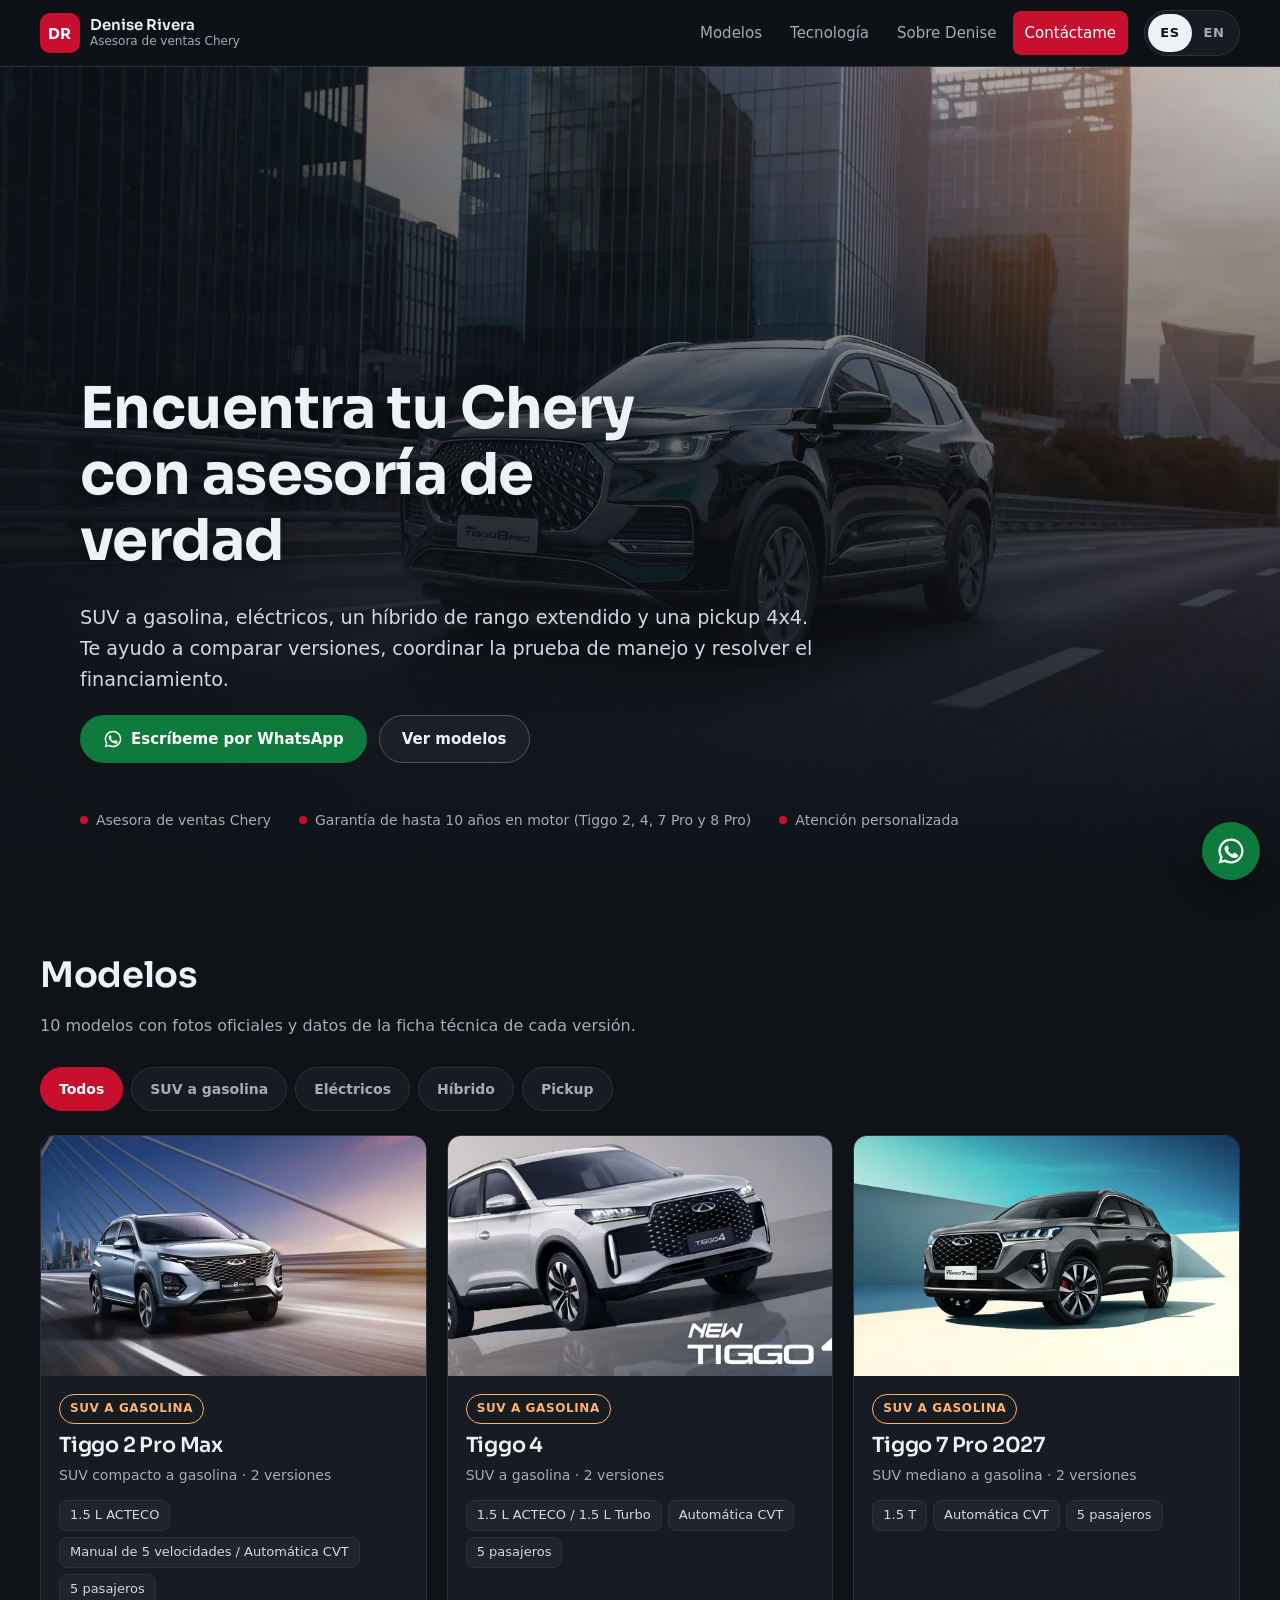
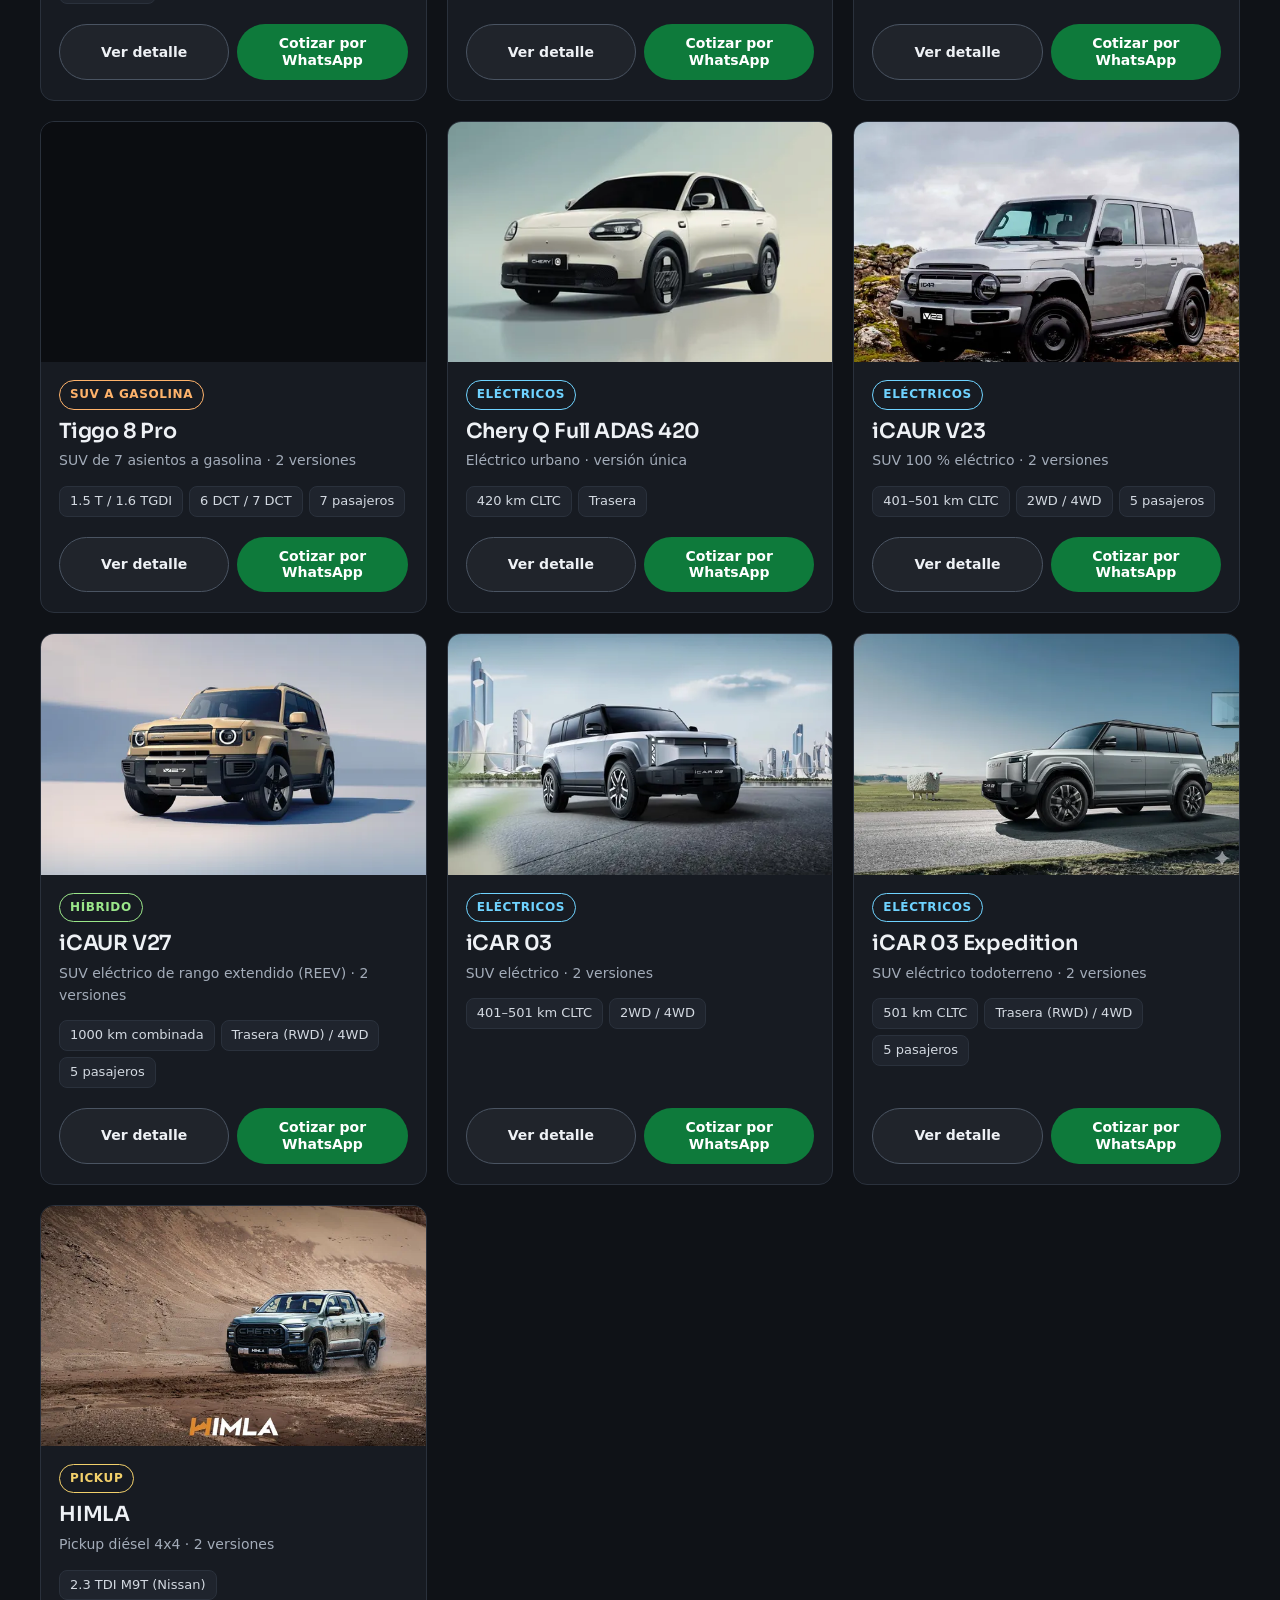
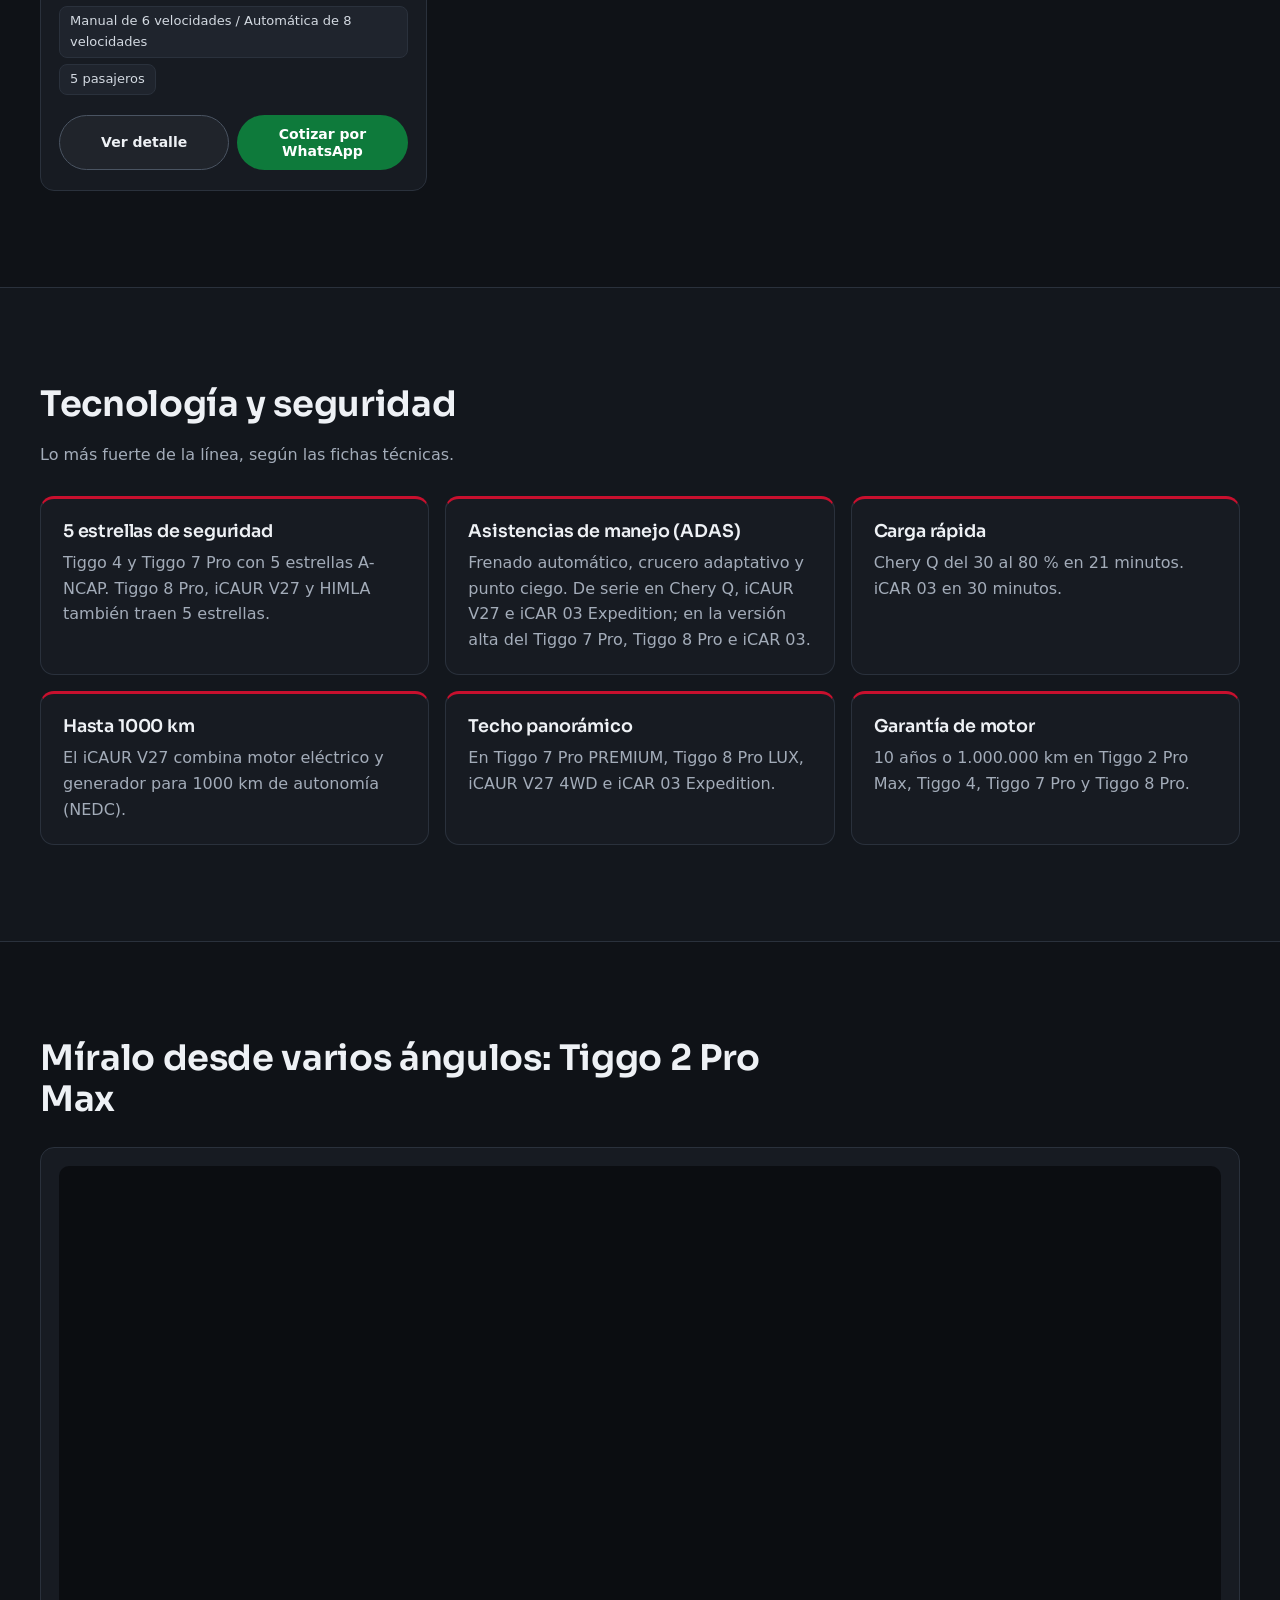
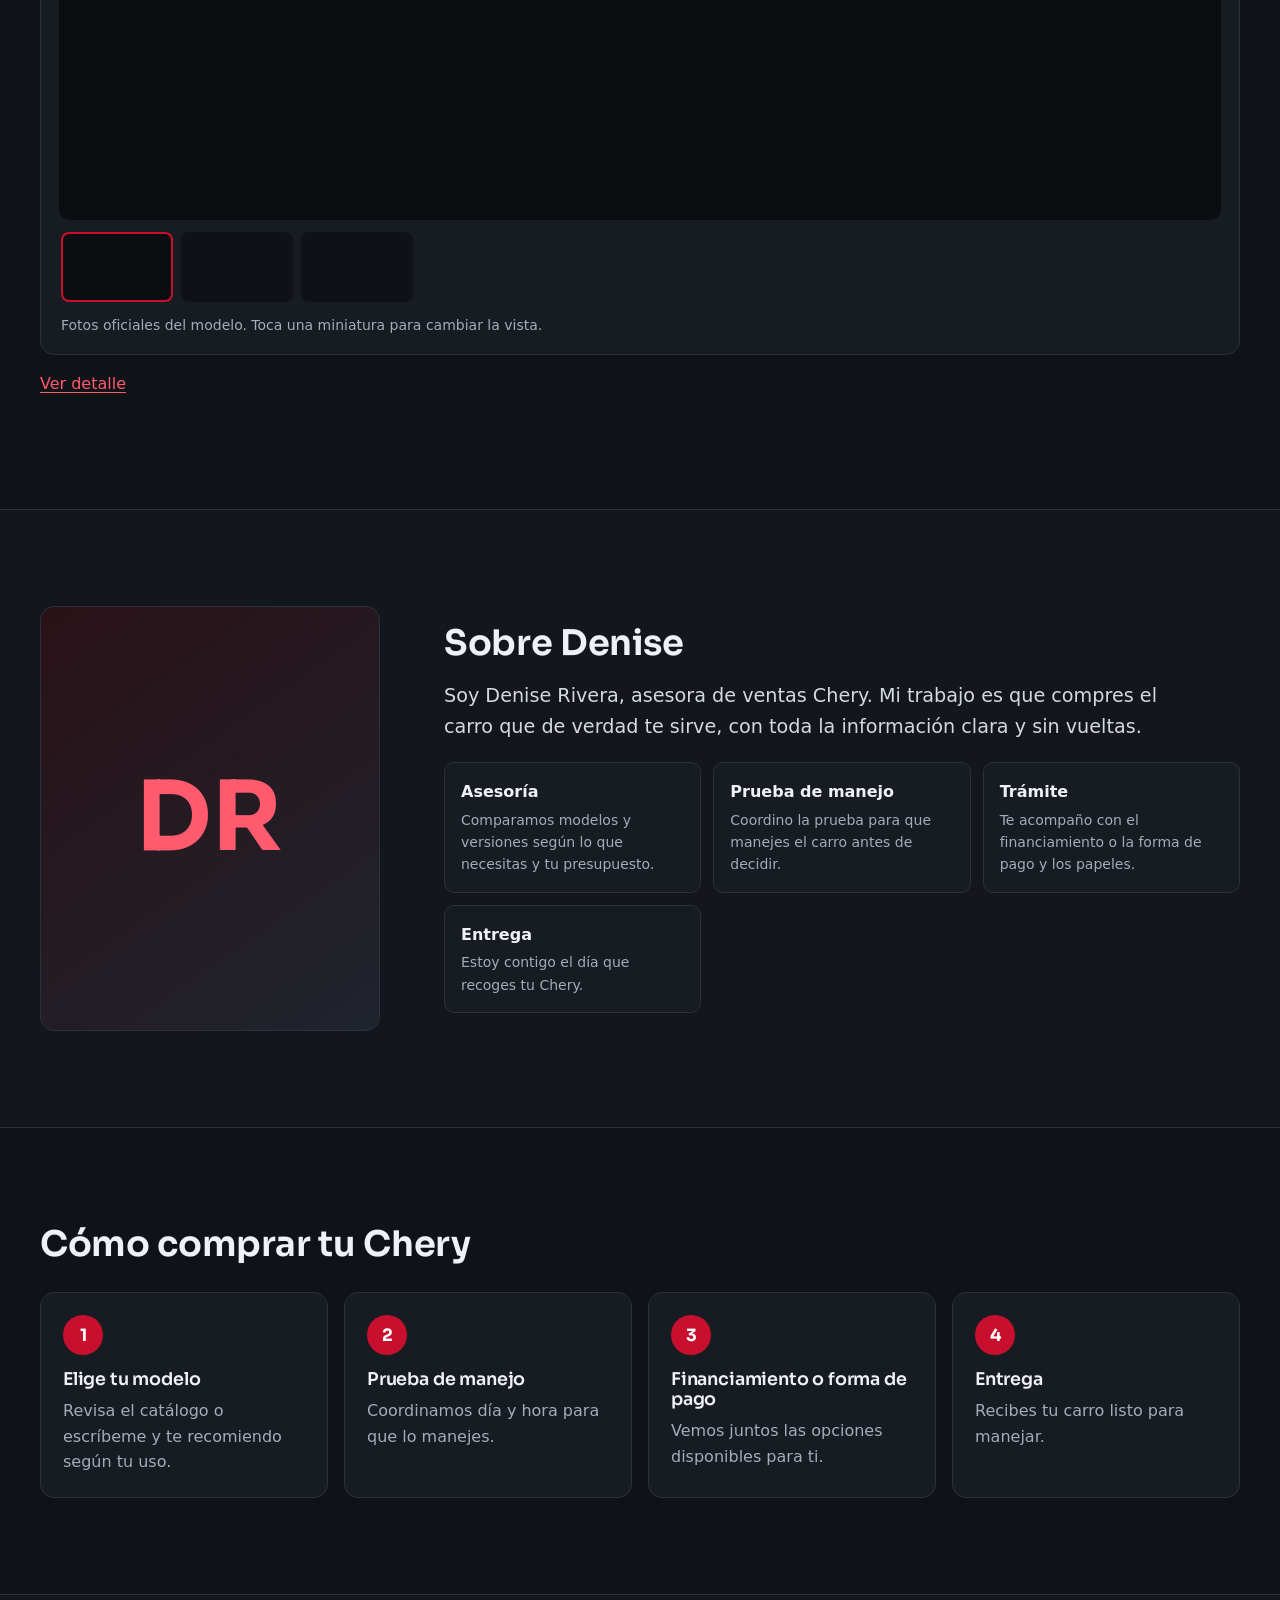
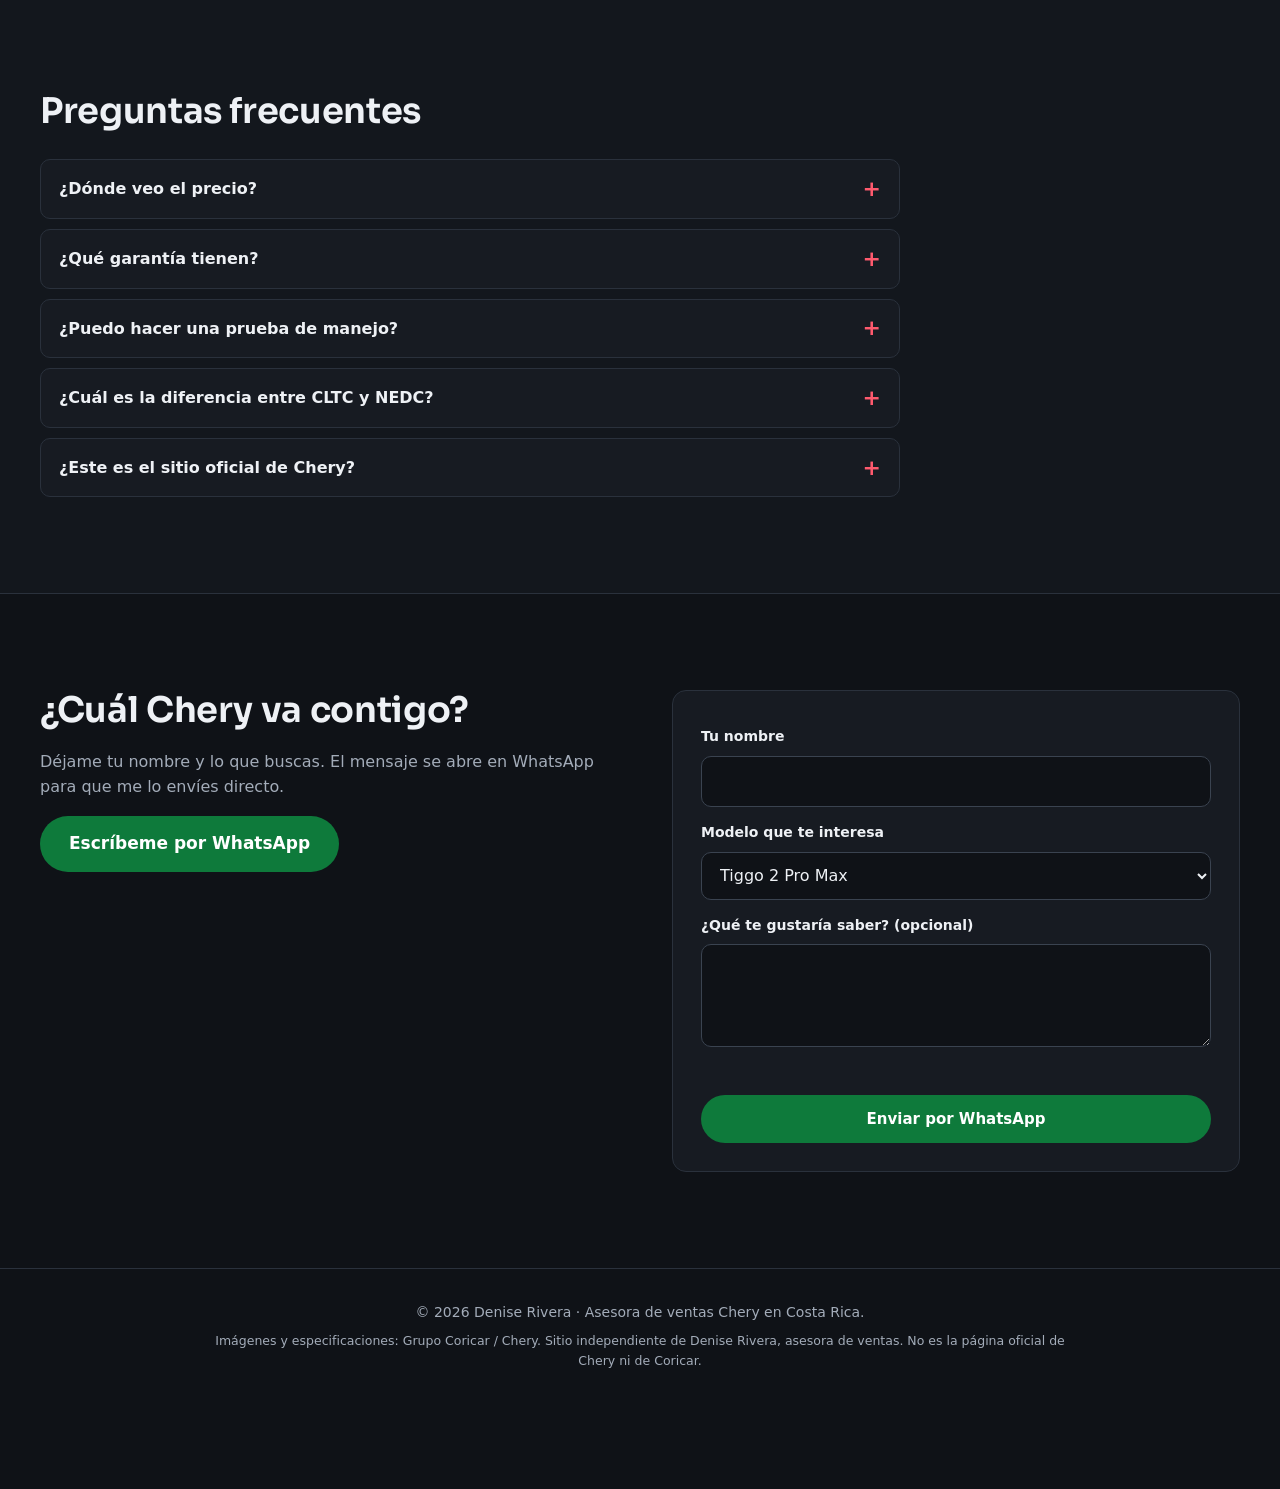
==== commit 4114301a: "Fase 1: 10 modelos con fichas por versión, diseño oscuro y página de detalle - Catálogo con filtros," ====
--- a/index.html
+++ b/index.html
@@ -3,114 +3,148 @@
 <head>
 <meta charset="UTF-8">
 <meta name="viewport" content="width=device-width, initial-scale=1">
-<meta http-equiv="Content-Security-Policy" content="default-src 'self'; img-src 'self' data:; style-src 'self'; script-src 'self'; font-src 'self'; form-action 'none'; base-uri 'self'; object-src 'none'">
+<meta http-equiv="Content-Security-Policy" content="default-src 'self'; img-src 'self' data:; style-src 'self'; script-src 'self'; font-src 'self'; connect-src 'self'; form-action 'none'; base-uri 'self'; object-src 'none'; frame-src 'none'">
 <meta name="referrer" content="strict-origin-when-cross-origin">
-<meta name="theme-color" content="#c8102e">
-<meta name="description" content="Denise Rivera, asesora de ventas Chery en Costa Rica. Conoce el Tiggo 2 Pro Max en 360° y cotiza por WhatsApp.">
-<title>Denise Rivera | Asesora de ventas Chery</title>
+<meta name="theme-color" content="#0f1217">
+<title>Denise Rivera | Asesora de ventas Chery en Costa Rica</title>
+<meta name="description" content="Conoce los 10 modelos Chery, iCAR e iCAUR con fotos y fichas por versión. Cotiza por WhatsApp con Denise Rivera, asesora de ventas.">
+<link rel="canonical" href="https://kendall84.github.io/denise-rivera-chery/">
+<meta property="og:type" content="website">
+<meta property="og:locale" content="es_CR">
+<meta property="og:title" content="Denise Rivera | Asesora de ventas Chery">
+<meta property="og:description" content="10 modelos Chery, iCAR e iCAUR con fotos y fichas por versión. Cotiza por WhatsApp.">
+<meta property="og:image" content="https://kendall84.github.io/denise-rivera-chery/img/modelos/tiggo-8-pro/exterior-frente-1200.jpg">
+<meta property="og:url" content="https://kendall84.github.io/denise-rivera-chery/">
+<meta name="twitter:card" content="summary_large_image">
+<meta name="twitter:title" content="Denise Rivera | Asesora de ventas Chery">
+<meta name="twitter:description" content="10 modelos Chery, iCAR e iCAUR con fotos y fichas por versión. Cotiza por WhatsApp.">
+<meta name="twitter:image" content="https://kendall84.github.io/denise-rivera-chery/img/modelos/tiggo-8-pro/exterior-frente-1200.jpg">
+<link rel="icon" href="favicon.svg" type="image/svg+xml">
 <link rel="preload" href="fonts/sora.woff2" as="font" type="font/woff2" crossorigin>
-<link rel="stylesheet" href="styles.css">
+<link rel="stylesheet" href="css/styles.css">
+<script type="application/ld+json">
+{"@context":"https://schema.org","@type":"Person","name":"Denise Rivera","jobTitle":"Asesora de ventas Chery","url":"https://kendall84.github.io/denise-rivera-chery/","knowsAbout":["Chery","iCAR","iCAUR"],"areaServed":{"@type":"Country","name":"Costa Rica"}}
+</script>
 </head>
-<body>
+<body data-pagina="inicio">
 
 <a class="skip" href="#main" data-i18n="skip">Saltar al contenido</a>
+<p id="aviso" class="aviso" role="status" hidden></p>
 
 <header class="top">
-  <a class="logo" href="#inicio" aria-label="Denise Rivera, inicio">
+  <a class="logo" href="./" aria-label="Denise Rivera, inicio">
     <span class="logo-mark" aria-hidden="true">DR</span>
     <span class="logo-text">Denise Rivera<small data-i18n="logoSub">Asesora de ventas Chery</small></span>
   </a>
   <nav class="nav" aria-label="Principal" data-i18n-aria="navLabel">
-    <a href="#tiggo2" data-i18n="navTiggo">Tiggo 2 Pro Max</a>
-    <a href="#galeria" data-i18n="navGaleria">Fotos</a>
     <a href="#modelos" data-i18n="navModelos">Modelos</a>
+    <a href="#tecnologia" data-i18n="navTecnologia">Tecnología</a>
+    <a href="#denise" data-i18n="navDenise">Sobre Denise</a>
     <a href="#contacto" class="nav-cta" data-i18n="navContacto">Contáctame</a>
   </nav>
   <div class="lang" role="group" aria-label="Idioma / Language">
-    <button type="button" class="lang-btn" data-lang="es" aria-pressed="true" lang="es">Español</button>
-    <button type="button" class="lang-btn" data-lang="en" aria-pressed="false" lang="en">English</button>
+    <button type="button" class="lang-btn" data-lang="es" aria-pressed="true" lang="es">ES</button>
+    <button type="button" class="lang-btn" data-lang="en" aria-pressed="false" lang="en">EN</button>
   </div>
 </header>
 
 <main id="main">
-  <section class="hero" id="inicio">
-    <div class="hero-text">
-      <h1 data-i18n="heroTitle">Tu próximo Chery, con alguien que te acompaña de verdad</h1>
-      <p class="lead" data-i18n="heroLead">Soy Denise Rivera, asesora de ventas Chery. Te ayudo a escoger el modelo, a coordinar la prueba de manejo y a resolver el financiamiento, hasta que salgas manejando.</p>
+  <section class="hero">
+    <picture class="hero-bg">
+      <source type="image/webp" srcset="img/modelos/tiggo-8-pro/exterior-frente-640.webp 640w, img/modelos/tiggo-8-pro/exterior-frente-1200.webp 1200w, img/modelos/tiggo-8-pro/exterior-frente-1920.webp 1920w" sizes="100vw">
+      <img src="img/modelos/tiggo-8-pro/exterior-frente-1200.jpg" width="2746" height="1744" alt="Chery Tiggo 8 Pro negro en una avenida de la ciudad" data-i18n-alt="heroAlt" fetchpriority="high" decoding="async">
+    </picture>
+    <div class="hero-inner">
+      <h1 data-i18n="heroTitle">Encuentra tu Chery con asesoría de verdad</h1>
+      <p class="lead" data-i18n="heroLead">SUV a gasolina, eléctricos, un híbrido de rango extendido y una pickup 4x4. Te ayudo a comparar versiones, coordinar la prueba de manejo y resolver el financiamiento.</p>
       <div class="hero-actions">
-        <a class="btn btn-wa" data-wa data-i18n-msg="msgHero" href="#contacto" target="_blank" rel="noopener noreferrer">
+        <a class="btn btn-wa" data-wa data-wa-msg="msgGeneral" href="#contacto" target="_blank" rel="noopener noreferrer">
           <svg class="ico" viewBox="0 0 24 24" aria-hidden="true"><path d="M12 2a10 10 0 0 0-8.6 15.1L2 22l5-1.3A10 10 0 1 0 12 2Zm0 18.2a8.2 8.2 0 0 1-4.2-1.2l-.3-.2-3 .8.8-2.9-.2-.3A8.2 8.2 0 1 1 12 20.2Zm4.5-6.1c-.2-.1-1.5-.7-1.7-.8-.2-.1-.4-.1-.6.1l-.8 1c-.1.2-.3.2-.5.1a6.7 6.7 0 0 1-3.3-2.9c-.3-.4.2-.4.7-1.4.1-.2 0-.3 0-.4l-.8-1.8c-.2-.5-.4-.4-.6-.4h-.5a1 1 0 0 0-.7.3 3 3 0 0 0-.9 2.2 5.2 5.2 0 0 0 1.1 2.8 11.9 11.9 0 0 0 4.6 4c1.7.7 2.4.8 3.2.7.5-.1 1.5-.6 1.8-1.2.2-.6.2-1.1.1-1.2l-.4-.2Z"/></svg>
           <span data-i18n="ctaWhatsapp">Escríbeme por WhatsApp</span>
         </a>
-        <a class="btn btn-ghost" href="#tiggo2" data-i18n="ctaVer">Ver el Tiggo 2 Pro Max</a>
+        <a class="btn btn-ghost" href="#modelos" data-i18n="ctaModelos">Ver modelos</a>
       </div>
-      <ul class="trust">
-        <li data-i18n="trust1">Asesoría personalizada</li>
-        <li data-i18n="trust2">Prueba de manejo coordinada</li>
-        <li data-i18n="trust3">Ayuda con el financiamiento</li>
-      </ul>
     </div>
-    <figure class="hero-photo">
-      <img src="imagenes/exterior-1.jpg" width="1400" height="933" alt="Chery Tiggo 2 Pro Max rojo estacionado en una calle soleada" data-i18n-alt="heroAlt" fetchpriority="high">
-      <figcaption>Tiggo 2 Pro Max</figcaption>
-    </figure>
-  </section>
-
-  <section class="block" id="tiggo2">
-    <div class="block-head">
-      <h2 data-i18n="t2Title">Tiggo 2 Pro Max, por todos lados</h2>
-      <p data-i18n="t2Sub">Arrastra con el dedo o el mouse para girarlo.</p>
-    </div>
-    <div class="viewer-wrap">
-      <div id="viewer" aria-label="Visor 360 grados del Tiggo 2 Pro Max" data-i18n-aria="viewerAria">
-        <div id="placeholder">
-          <b data-i18n="viewerLoading">Cargando visor…</b>
-        </div>
-      </div>
-      <label class="sr" for="rot" data-i18n="sliderLabel">Girar el carro</label>
-      <input id="rot" class="slider" type="range" min="0" max="35" value="0">
-    </div>
-    <dl class="specs">
-      <div class="spec"><dt data-i18n="specMotor">Motor</dt><dd>1.5 L</dd></div>
-      <div class="spec"><dt data-i18n="specPantalla">Pantalla táctil</dt><dd>9"</dd></div>
-      <div class="spec"><dt data-i18n="specAirbags">Bolsas de aire</dt><dd>4</dd></div>
-      <div class="spec"><dt data-i18n="specTrans">Transmisión</dt><dd data-i18n="specTransVal">Manual o automática</dd></div>
-    </dl>
-    <p class="note" data-i18n="specNote">Especificaciones de referencia. Pregúntale a Denise por la versión y el precio disponibles.</p>
-  </section>
-
-  <section class="block block-alt" id="galeria">
-    <div class="block-head">
-      <h2 data-i18n="galTitle">Por dentro y por fuera</h2>
-      <p data-i18n="galSub">El tablero, la pantalla, los asientos y el maletero, de cerca.</p>
-    </div>
-    <div class="gallery" id="gallery"></div>
+    <ul class="trust">
+      <li data-i18n="trust1">Asesora de ventas Chery</li>
+      <li data-i18n="trust2">Garantía de hasta 10 años en motor (Tiggo 2, 4, 7 Pro y 8 Pro)</li>
+      <li data-i18n="trust3">Atención personalizada</li>
+    </ul>
   </section>
 
   <section class="block" id="modelos">
     <div class="block-head">
-      <h2 data-i18n="modTitle">Más modelos Chery</h2>
-      <p data-i18n="modSub">Muy pronto vas a poder ver cada modelo con fotos y datos completos.</p>
+      <h2 data-i18n="catTitle">Modelos</h2>
+      <p data-i18n="catSub">10 modelos con fotos oficiales y datos de la ficha técnica de cada versión.</p>
     </div>
-    <div class="models">
-      <article class="card card-main">
-        <span class="tag tag-on" data-i18n="tagDisponible">Ya en la página</span>
-        <h3>Tiggo 2 Pro Max</h3>
-        <p data-i18n="card1">SUV compacto para la ciudad: moderno, cómodo y económico.</p>
-        <a class="link" href="#tiggo2" data-i18n="card1Btn">Verlo en 360°</a>
-      </article>
-      <article class="card">
-        <span class="tag" data-i18n="tagPronto">Próximamente</span>
-        <h3>Tiggo 4</h3>
-        <p data-i18n="card2">Más espacio y tecnología para la familia.</p>
-        <a class="link" data-wa data-i18n-msg="msgTiggo4" href="#contacto" target="_blank" rel="noopener noreferrer" data-i18n="cardAsk">Preguntarle a Denise</a>
-      </article>
-      <article class="card">
-        <span class="tag" data-i18n="tagPronto">Próximamente</span>
-        <h3 data-i18n="card3Title">Todo el catálogo</h3>
-        <p data-i18n="card3">SUV a gasolina, eléctricos, híbridos y pickup. Pregúntame por el que te interesa.</p>
-        <a class="link" data-wa data-i18n-msg="msgCatalogo" href="#contacto" target="_blank" rel="noopener noreferrer" data-i18n="cardAsk">Preguntarle a Denise</a>
-      </article>
+    <div class="filtros" role="group" aria-label="Filtrar por tipo" data-i18n-aria="filtroLabel">
+      <button type="button" class="chip" data-filtro="todos" aria-pressed="true" data-i18n="fTodos">Todos</button>
+      <button type="button" class="chip" data-filtro="gasolina" aria-pressed="false" data-i18n="fGasolina">SUV a gasolina</button>
+      <button type="button" class="chip" data-filtro="electrico" aria-pressed="false" data-i18n="fElectrico">Eléctricos</button>
+      <button type="button" class="chip" data-filtro="hibrido" aria-pressed="false" data-i18n="fHibrido">Híbrido</button>
+      <button type="button" class="chip" data-filtro="pickup" aria-pressed="false" data-i18n="fPickup">Pickup</button>
+    </div>
+    <div class="catalogo" id="catalogo" aria-live="polite"></div>
+  </section>
+
+  <section class="block block-alt" id="tecnologia">
+    <div class="block-head">
+      <h2 data-i18n="techTitle">Tecnología y seguridad</h2>
+      <p data-i18n="techSub">Lo más fuerte de la línea, según las fichas técnicas.</p>
+    </div>
+    <div class="tech">
+      <article><h3 data-i18n="tech1T">5 estrellas de seguridad</h3><p data-i18n="tech1D"></p></article>
+      <article><h3 data-i18n="tech2T">Asistencias de manejo (ADAS)</h3><p data-i18n="tech2D"></p></article>
+      <article><h3 data-i18n="tech3T">Carga rápida</h3><p data-i18n="tech3D"></p></article>
+      <article><h3 data-i18n="tech4T">Hasta 1000 km</h3><p data-i18n="tech4D"></p></article>
+      <article><h3 data-i18n="tech5T">Techo panorámico</h3><p data-i18n="tech5D"></p></article>
+      <article><h3 data-i18n="tech6T">Garantía de motor</h3><p data-i18n="tech6D"></p></article>
+    </div>
+  </section>
+
+  <section class="block" id="angulos">
+    <div class="block-head">
+      <h2><span data-i18n="visorTitle">Míralo desde varios ángulos</span>: Tiggo 2 Pro Max</h2>
+    </div>
+    <div class="visor" id="visor"></div>
+    <p class="visor-link"><a class="link" href="modelo.html?m=tiggo-2-pro-max" data-i18n="verDetalle">Ver detalle</a></p>
+  </section>
+
+  <section class="block block-alt" id="denise">
+    <div class="denise">
+      <div class="denise-foto" id="denise-foto" aria-hidden="true"></div>
+      <div class="denise-texto">
+        <h2 data-i18n="denTitle">Sobre Denise</h2>
+        <p class="lead" data-i18n="denLead"></p>
+        <dl class="denise-datos" id="denise-datos" hidden></dl>
+        <ul class="denise-items">
+          <li><strong data-i18n="denItem1T">Asesoría</strong><span data-i18n="denItem1D"></span></li>
+          <li><strong data-i18n="denItem2T">Prueba de manejo</strong><span data-i18n="denItem2D"></span></li>
+          <li><strong data-i18n="denItem3T">Trámite</strong><span data-i18n="denItem3D"></span></li>
+          <li><strong data-i18n="denItem4T">Entrega</strong><span data-i18n="denItem4D"></span></li>
+        </ul>
+      </div>
+    </div>
+  </section>
+
+  <section class="block" id="comprar">
+    <div class="block-head"><h2 data-i18n="comprarTitle">Cómo comprar tu Chery</h2></div>
+    <ol class="pasos">
+      <li><h3 data-i18n="paso1T">Elige tu modelo</h3><p data-i18n="paso1D"></p></li>
+      <li><h3 data-i18n="paso2T">Prueba de manejo</h3><p data-i18n="paso2D"></p></li>
+      <li><h3 data-i18n="paso3T">Financiamiento o forma de pago</h3><p data-i18n="paso3D"></p></li>
+      <li><h3 data-i18n="paso4T">Entrega</h3><p data-i18n="paso4D"></p></li>
+    </ol>
+  </section>
+
+  <section class="block block-alt" id="faq">
+    <div class="block-head"><h2 data-i18n="faqTitle">Preguntas frecuentes</h2></div>
+    <div class="faq">
+      <details><summary data-i18n="faq1P">¿Dónde veo el precio?</summary><p data-i18n="faq1R"></p></details>
+      <details><summary data-i18n="faq2P">¿Qué garantía tienen?</summary><p data-i18n="faq2R"></p></details>
+      <details><summary data-i18n="faq3P">¿Puedo hacer una prueba de manejo?</summary><p data-i18n="faq3R"></p></details>
+      <details><summary data-i18n="faq4P">¿Cuál es la diferencia entre CLTC y NEDC?</summary><p data-i18n="faq4R"></p></details>
+      <details><summary data-i18n="faq5P">¿Este es el sitio oficial de Chery?</summary><p data-i18n="faq5R"></p></details>
     </div>
   </section>
 
@@ -118,17 +152,14 @@
     <div class="contact">
       <div class="contact-text">
         <h2 data-i18n="ctTitle">¿Cuál Chery va contigo?</h2>
-        <p data-i18n="ctSub">Déjame tu nombre y lo que buscas. El mensaje se abre en WhatsApp para que me lo envíes directo.</p>
+        <p data-i18n="ctSub"></p>
+        <a class="btn btn-wa btn-lg" data-wa data-wa-msg="msgGeneral" href="#contacto" target="_blank" rel="noopener noreferrer" data-i18n="ctaWhatsapp">Escríbeme por WhatsApp</a>
       </div>
       <form id="form" novalidate>
         <label for="n" data-i18n="fNombre">Tu nombre</label>
         <input id="n" name="nombre" maxlength="60" autocomplete="name" required>
         <label for="m" data-i18n="fModelo">Modelo que te interesa</label>
-        <select id="m" name="modelo">
-          <option value="Tiggo 2 Pro Max">Tiggo 2 Pro Max</option>
-          <option value="Tiggo 4">Tiggo 4</option>
-          <option value="otro" data-i18n="fOtro">Otro modelo</option>
-        </select>
+        <select id="m" name="modelo"></select>
         <label for="msg" data-i18n="fMensaje">¿Qué te gustaría saber? (opcional)</label>
         <textarea id="msg" name="mensaje" rows="3" maxlength="300"></textarea>
         <p id="error" class="error" role="alert"></p>
@@ -140,14 +171,20 @@
 
 <footer class="foot">
   <p data-i18n="footer1">© 2026 Denise Rivera · Asesora de ventas Chery en Costa Rica.</p>
-  <p class="foot-small" data-i18n="footer2">Sitio independiente de Denise Rivera. No es la página oficial de Chery ni de sus distribuidores. Imágenes de referencia.</p>
+  <p class="foot-small" data-i18n="footer2"></p>
 </footer>
 
-<a class="float-wa" data-wa data-i18n-msg="msgFloat" href="#contacto" target="_blank" rel="noopener noreferrer" aria-label="Escribir a Denise por WhatsApp" data-i18n-aria="floatAria">
+<a class="float-wa" data-wa data-wa-msg="msgFloat" href="#contacto" target="_blank" rel="noopener noreferrer" aria-label="Escribir a Denise por WhatsApp" data-i18n-aria="floatAria">
   <svg viewBox="0 0 24 24" aria-hidden="true"><path d="M12 2a10 10 0 0 0-8.6 15.1L2 22l5-1.3A10 10 0 1 0 12 2Zm0 18.2a8.2 8.2 0 0 1-4.2-1.2l-.3-.2-3 .8.8-2.9-.2-.3A8.2 8.2 0 1 1 12 20.2Zm4.5-6.1c-.2-.1-1.5-.7-1.7-.8-.2-.1-.4-.1-.6.1l-.8 1c-.1.2-.3.2-.5.1a6.7 6.7 0 0 1-3.3-2.9c-.3-.4.2-.4.7-1.4.1-.2 0-.3 0-.4l-.8-1.8c-.2-.5-.4-.4-.6-.4h-.5a1 1 0 0 0-.7.3 3 3 0 0 0-.9 2.2 5.2 5.2 0 0 0 1.1 2.8 11.9 11.9 0 0 0 4.6 4c1.7.7 2.4.8 3.2.7.5-.1 1.5-.6 1.8-1.2.2-.6.2-1.1.1-1.2l-.4-.2Z"/></svg>
 </a>
+<nav class="barra-movil" aria-label="Contacto rápido">
+  <a href="#modelos" data-i18n="navModelos">Modelos</a>
+  <a class="barra-wa" data-wa data-wa-msg="msgGeneral" href="#contacto" target="_blank" rel="noopener noreferrer" data-i18n="barCotizar">Cotizar</a>
+</nav>
 
-<script src="i18n.js"></script>
-<script src="script.js"></script>
+<script src="js/i18n.js"></script>
+<script src="js/app.js"></script>
+<script src="js/visor360.js"></script>
+<script src="js/catalogo.js"></script>
 </body>
 </html>
--- a/css/styles.css
+++ b/css/styles.css
@@ -0,0 +1,415 @@
+/* Denise Rivera · Asesora de ventas Chery — tema oscuro */
+@font-face {
+  font-family: "Sora";
+  src: url("../fonts/sora.woff2") format("woff2");
+  font-weight: 100 800;
+  font-display: swap;
+}
+
+:root {
+  --bg: #0f1217;
+  --bg-2: #13171d;
+  --surface: #171b22;
+  --surface-2: #1f242d;
+  --line: #2a313c;
+  --text: #eef1f5;
+  --muted: #a3acb9;
+  --red: #c8102e;
+  --red-hover: #a50d26;
+  --red-text: #ff5a6e;
+  --wa: #0e7a3b;
+  --wa-hover: #0b6631;
+  --radius: 14px;
+  --radius-sm: 10px;
+  --shadow: 0 10px 30px rgba(0, 0, 0, .35);
+  --max: 1200px;
+  --gutter: clamp(16px, 4vw, 40px);
+  --head: "Sora", system-ui, -apple-system, "Segoe UI", Roboto, sans-serif;
+  --body: system-ui, -apple-system, "Segoe UI", Roboto, "Helvetica Neue", Arial, sans-serif;
+  color-scheme: dark;
+}
+
+*, *::before, *::after { box-sizing: border-box; }
+[hidden] { display: none !important; }
+html { scroll-behavior: smooth; -webkit-text-size-adjust: 100%; scroll-padding-top: 80px; }
+body {
+  margin: 0;
+  background: var(--bg);
+  color: var(--text);
+  font: 16px/1.6 var(--body);
+  overflow-x: hidden;
+}
+img { max-width: 100%; height: auto; display: block; }
+picture { display: block; }
+h1, h2, h3 { font-family: var(--head); line-height: 1.15; margin: 0 0 .5em; letter-spacing: -.01em; }
+h1 { font-size: clamp(2rem, 5vw, 3.6rem); font-weight: 700; }
+h2 { font-size: clamp(1.5rem, 3.2vw, 2.2rem); font-weight: 650; }
+h3 { font-size: 1.1rem; font-weight: 600; }
+p { margin: 0 0 1em; }
+a { color: inherit; }
+.link { color: var(--red-text); text-decoration: underline; text-underline-offset: 3px; }
+.link:hover { color: #ff8090; }
+:focus-visible { outline: 3px solid #ffd166; outline-offset: 3px; border-radius: 4px; }
+button { font: inherit; color: inherit; }
+
+.skip { position: absolute; left: 12px; top: -60px; background: var(--text); color: var(--bg); padding: 10px 14px; border-radius: 8px; z-index: 100; font-weight: 600; }
+.skip:focus { top: 12px; }
+
+.aviso {
+  position: fixed; left: 50%; top: 84px; transform: translateX(-50%);
+  width: min(560px, calc(100% - 32px));
+  background: #3a2a10; color: #ffe2a8; border: 1px solid #7a5a1d;
+  padding: 12px 16px; border-radius: var(--radius-sm); z-index: 60; margin: 0; box-shadow: var(--shadow);
+}
+
+/* ---------- Encabezado ---------- */
+.top {
+  position: sticky; top: 0; z-index: 40;
+  display: flex; align-items: center; gap: 16px;
+  padding: 10px var(--gutter);
+  background: rgba(15, 18, 23, .88);
+  backdrop-filter: blur(10px); -webkit-backdrop-filter: blur(10px);
+  border-bottom: 1px solid var(--line);
+}
+.logo { display: flex; align-items: center; gap: 10px; text-decoration: none; margin-right: auto; min-height: 44px; }
+.logo-mark {
+  display: grid; place-items: center; width: 40px; height: 40px; border-radius: 10px;
+  background: var(--red); color: #fff; font: 700 15px/1 var(--head); letter-spacing: .02em;
+}
+.logo-text { display: flex; flex-direction: column; font: 600 15px/1.2 var(--head); }
+.logo-text small { font: 400 12px/1.3 var(--body); color: var(--muted); }
+.nav { display: flex; align-items: center; gap: 4px; }
+.nav a { text-decoration: none; padding: 10px 12px; border-radius: 8px; color: var(--muted); font-size: 15px; }
+.nav a:hover { color: var(--text); background: var(--surface-2); }
+.nav .nav-cta { color: #fff; background: var(--red); }
+.nav .nav-cta:hover { background: var(--red-hover); }
+.lang { display: flex; border: 1px solid var(--line); border-radius: 999px; padding: 3px; background: var(--surface); }
+.lang-btn {
+  min-width: 44px; min-height: 38px; border: 0; border-radius: 999px; background: transparent;
+  color: var(--muted); font-weight: 700; font-size: 13px; cursor: pointer; letter-spacing: .04em;
+}
+.lang-btn[aria-pressed="true"] { background: var(--text); color: var(--bg); }
+.lang-btn:hover[aria-pressed="false"] { color: var(--text); }
+
+/* ---------- Botones ---------- */
+.btn {
+  display: inline-flex; align-items: center; justify-content: center; gap: 8px;
+  min-height: 48px; padding: 12px 22px; border-radius: 999px; border: 1px solid transparent;
+  font: 600 15px/1.2 var(--body); text-decoration: none; cursor: pointer; text-align: center;
+  transition: background-color .2s, border-color .2s, transform .2s;
+}
+.btn:hover { transform: translateY(-1px); }
+.btn-wa { background: var(--wa); color: #fff; }
+.btn-wa:hover { background: var(--wa-hover); }
+.btn-ghost { background: rgba(255, 255, 255, .04); color: var(--text); border-color: #4a5462; }
+.btn-ghost:hover { border-color: var(--text); background: rgba(255, 255, 255, .08); }
+.btn-sm { min-height: 44px; padding: 10px 16px; font-size: 14px; }
+.btn-lg { min-height: 56px; padding: 16px 28px; font-size: 17px; }
+.ico { width: 20px; height: 20px; fill: currentColor; flex: none; }
+
+/* ---------- Hero portada ---------- */
+.hero { position: relative; min-height: min(88vh, 820px); display: flex; flex-direction: column; justify-content: flex-end; overflow: hidden; isolation: isolate; }
+.hero-bg, .hero-bg img { position: absolute; inset: 0; width: 100%; height: 100%; }
+.hero-bg img { object-fit: cover; object-position: center 60%; }
+.hero-bg { z-index: -1; }
+.hero-bg::after {
+  content: ""; position: absolute; inset: 0;
+  background: linear-gradient(180deg, rgba(15, 18, 23, .25) 0%, rgba(15, 18, 23, .55) 45%, rgba(15, 18, 23, .96) 100%),
+              linear-gradient(90deg, rgba(15, 18, 23, .75) 0%, rgba(15, 18, 23, 0) 65%);
+}
+.hero-inner { width: 100%; max-width: var(--max); margin: 0 auto; padding: 120px var(--gutter) 28px; }
+.hero h1 { max-width: 15ch; text-shadow: 0 2px 20px rgba(0, 0, 0, .4); }
+.lead { font-size: clamp(1.02rem, 1.6vw, 1.2rem); color: #d3d9e1; max-width: 60ch; }
+.hero-actions { display: flex; flex-wrap: wrap; gap: 12px; margin-top: 8px; }
+.trust {
+  list-style: none; margin: 0 auto; padding: 18px var(--gutter) 28px; width: 100%; max-width: var(--max);
+  display: flex; flex-wrap: wrap; gap: 10px 28px; color: var(--muted); font-size: 14px;
+}
+.trust li { display: flex; align-items: center; gap: 8px; }
+.trust li::before { content: ""; width: 8px; height: 8px; border-radius: 50%; background: var(--red); flex: none; }
+
+/* ---------- Bloques ---------- */
+.block { padding: clamp(56px, 8vw, 96px) var(--gutter); max-width: calc(var(--max) + 2 * var(--gutter)); margin: 0 auto; }
+.block-alt { max-width: none; background: var(--bg-2); border-block: 1px solid var(--line); }
+.block-alt > * { max-width: var(--max); margin-left: auto; margin-right: auto; }
+.block-head { margin-bottom: 28px; max-width: 760px; }
+.block-alt > .block-head { margin-left: auto; margin-right: auto; max-width: var(--max); }
+.block-head p { color: var(--muted); }
+
+/* ---------- Filtros y catálogo ---------- */
+.filtros { display: flex; flex-wrap: wrap; gap: 8px; margin-bottom: 24px; }
+.chip {
+  min-height: 44px; padding: 10px 18px; border-radius: 999px; border: 1px solid var(--line);
+  background: var(--surface); color: var(--muted); cursor: pointer; font-weight: 600; font-size: 14px;
+}
+.chip:hover { color: var(--text); border-color: #4a5462; }
+.chip[aria-pressed="true"] { background: var(--red); border-color: var(--red); color: #fff; }
+.catalogo { display: grid; grid-template-columns: repeat(auto-fill, minmax(min(100%, 330px), 1fr)); gap: 20px; }
+.card {
+  display: flex; flex-direction: column; background: var(--surface); border: 1px solid var(--line);
+  border-radius: var(--radius); overflow: hidden; transition: border-color .2s, transform .2s;
+}
+.card:hover { border-color: #4a5462; transform: translateY(-2px); }
+.card-media { position: relative; display: block; aspect-ratio: 16 / 10; background: #0b0d11; overflow: hidden; }
+.card-media picture { position: absolute; inset: 0; }
+.card-media img { width: 100%; height: 100%; object-fit: cover; transition: transform .4s; }
+.card:hover .card-media img { transform: scale(1.03); }
+.card-body { display: flex; flex-direction: column; gap: 6px; padding: 18px 18px 20px; flex: 1; }
+.card-title { font-size: 1.3rem; margin: 4px 0 0; }
+.card-title a { text-decoration: none; }
+.card-title a:hover { color: var(--red-text); }
+.card-tipo { color: var(--muted); font-size: 14px; margin: 0; }
+.card-datos { list-style: none; padding: 0; margin: 8px 0 14px; display: flex; flex-wrap: wrap; gap: 6px; }
+.card-datos li { background: var(--surface-2); border: 1px solid var(--line); border-radius: 8px; padding: 4px 10px; font-size: 13px; color: #d3d9e1; }
+.card-acciones { display: flex; gap: 8px; margin-top: auto; flex-wrap: wrap; }
+.card-acciones .btn { flex: 1 1 130px; }
+.vacio { color: var(--muted); }
+
+.tag {
+  display: inline-block; align-self: flex-start; font-size: 12px; font-weight: 700; letter-spacing: .05em;
+  text-transform: uppercase; padding: 4px 10px; border-radius: 999px; border: 1px solid currentColor;
+}
+.tag-gasolina { color: #ffb36b; }
+.tag-electrico { color: #6fd3ff; }
+.tag-hibrido { color: #9be78a; }
+.tag-pickup { color: #f2d06b; }
+
+/* ---------- Tecnología ---------- */
+.tech { display: grid; grid-template-columns: repeat(auto-fill, minmax(min(100%, 300px), 1fr)); gap: 16px; }
+.tech article { background: var(--surface); border: 1px solid var(--line); border-radius: var(--radius); padding: 22px; border-top: 3px solid var(--red); }
+.tech p { color: var(--muted); margin: 0; }
+
+/* ---------- Visor ---------- */
+.visor { background: var(--surface); border: 1px solid var(--line); border-radius: var(--radius); padding: clamp(10px, 2vw, 18px); }
+.visor-escena { position: relative; aspect-ratio: 16 / 9; border-radius: var(--radius-sm); overflow: hidden; background: #0b0d11; }
+.visor-escena picture { position: absolute; inset: 0; }
+.visor-escena picture, .visor-escena img { width: 100%; height: 100%; }
+.visor-escena img { object-fit: contain; }
+.visor-360 { cursor: grab; touch-action: pan-y; user-select: none; }
+.visor-360:active { cursor: grabbing; }
+.visor-360 img { position: absolute; inset: 0; opacity: 0; }
+.visor-360 img.on { opacity: 1; }
+.visor-tira { display: flex; gap: 8px; overflow-x: auto; padding: 12px 2px 4px; scrollbar-width: thin; }
+.visor-mini {
+  flex: 0 0 auto; width: 112px; aspect-ratio: 16 / 10; padding: 0; border: 2px solid transparent; border-radius: 8px;
+  overflow: hidden; background: #0b0d11; cursor: pointer; opacity: .65; transition: opacity .2s, border-color .2s;
+}
+.visor-mini img { width: 100%; height: 100%; object-fit: cover; }
+.visor-mini:hover { opacity: 1; }
+.visor-mini[aria-pressed="true"] { border-color: var(--red); opacity: 1; }
+.visor-slider { width: 100%; margin: 14px 0 4px; accent-color: var(--red); min-height: 32px; }
+.visor-ayuda { color: var(--muted); font-size: 14px; margin: 8px 2px 0; }
+.visor-link { margin-top: 16px; }
+
+/* ---------- Sobre Denise ---------- */
+.denise { display: grid; grid-template-columns: minmax(200px, 340px) 1fr; gap: clamp(24px, 5vw, 64px); align-items: center; }
+.denise-foto { aspect-ratio: 4 / 5; border-radius: var(--radius); overflow: hidden; background: linear-gradient(145deg, #2a1117, var(--surface-2)); border: 1px solid var(--line); display: grid; place-items: center; }
+.denise-foto img { width: 100%; height: 100%; object-fit: cover; }
+.monograma { font: 700 clamp(4rem, 10vw, 6rem)/1 var(--head); color: var(--red-text); letter-spacing: .02em; }
+.denise-datos { display: grid; grid-template-columns: repeat(auto-fit, minmax(160px, 1fr)); gap: 12px; margin: 0 0 20px; }
+.denise-datos dt { color: var(--muted); font-size: 13px; }
+.denise-datos dd { margin: 0; font-weight: 600; }
+.denise-items { list-style: none; padding: 0; margin: 0; display: grid; grid-template-columns: repeat(auto-fit, minmax(220px, 1fr)); gap: 12px; }
+.denise-items li { background: var(--surface); border: 1px solid var(--line); border-radius: var(--radius-sm); padding: 16px; display: flex; flex-direction: column; gap: 4px; }
+.denise-items span { color: var(--muted); font-size: 14px; }
+
+/* ---------- Pasos ---------- */
+.pasos { list-style: none; padding: 0; margin: 0; display: grid; grid-template-columns: repeat(auto-fit, minmax(min(100%, 240px), 1fr)); gap: 16px; counter-reset: paso; }
+.pasos li { counter-increment: paso; background: var(--surface); border: 1px solid var(--line); border-radius: var(--radius); padding: 22px; position: relative; }
+.pasos li::before {
+  content: counter(paso); display: grid; place-items: center; width: 40px; height: 40px; border-radius: 50%;
+  background: var(--red); color: #fff; font: 700 17px/1 var(--head); margin-bottom: 14px;
+}
+.pasos p { color: var(--muted); margin: 0; }
+
+/* ---------- FAQ ---------- */
+.faq { display: grid; gap: 10px; }
+.block-alt > .faq { max-width: var(--max); }
+.faq details { max-width: 860px; }
+.faq details { background: var(--surface); border: 1px solid var(--line); border-radius: var(--radius-sm); }
+.faq summary {
+  cursor: pointer; padding: 16px 48px 16px 18px; font-weight: 600; list-style: none; position: relative; min-height: 44px;
+}
+.faq summary::-webkit-details-marker { display: none; }
+.faq summary::after { content: "+"; position: absolute; right: 18px; top: 50%; transform: translateY(-50%); font-size: 22px; color: var(--red-text); }
+.faq details[open] summary::after { content: "−"; }
+.faq details p { padding: 0 18px 18px; margin: 0; color: var(--muted); }
+
+/* ---------- Contacto ---------- */
+.contact { display: grid; grid-template-columns: 1fr 1fr; gap: clamp(24px, 5vw, 64px); align-items: start; }
+.contact-text p { color: var(--muted); }
+#form { background: var(--surface); border: 1px solid var(--line); border-radius: var(--radius); padding: clamp(18px, 3vw, 28px); display: grid; gap: 8px; }
+#form label { font-weight: 600; font-size: 14px; margin-top: 6px; }
+#form input, #form select, #form textarea {
+  width: 100%; min-height: 48px; padding: 12px 14px; border-radius: var(--radius-sm); border: 1px solid #3a4350;
+  background: var(--bg); color: var(--text); font: inherit;
+}
+#form textarea { resize: vertical; min-height: 96px; }
+#form input:focus, #form select:focus, #form textarea:focus { border-color: var(--text); outline: none; box-shadow: 0 0 0 3px rgba(255, 209, 102, .5); }
+#form .btn { margin-top: 8px; }
+.error { color: var(--red-text); min-height: 1.4em; margin: 4px 0 0; font-size: 14px; }
+
+/* ---------- Pie ---------- */
+.foot { border-top: 1px solid var(--line); padding: 32px var(--gutter) 110px; text-align: center; color: var(--muted); font-size: 14px; }
+.foot p { max-width: 860px; margin: 0 auto 8px; }
+.foot-small { font-size: 12.5px; }
+
+/* ---------- WhatsApp flotante y barra móvil ---------- */
+.float-wa {
+  position: fixed; right: 20px; bottom: 20px; z-index: 45; width: 58px; height: 58px; border-radius: 50%;
+  display: grid; place-items: center; background: var(--wa); color: #fff; box-shadow: var(--shadow);
+  transition: transform .2s, background-color .2s;
+}
+.float-wa:hover { transform: scale(1.06); background: var(--wa-hover); }
+.float-wa svg { width: 30px; height: 30px; fill: currentColor; }
+.barra-movil { display: none; }
+
+/* ---------- Página de modelo ---------- */
+.no-encontrado { text-align: center; min-height: 50vh; display: flex; flex-direction: column; justify-content: center; align-items: center; }
+.m-hero { position: relative; min-height: min(80vh, 760px); display: flex; align-items: flex-end; overflow: hidden; isolation: isolate; }
+.m-hero-media, .m-hero-media picture, .m-hero-media img { position: absolute; inset: 0; width: 100%; height: 100%; }
+.m-hero-media { z-index: -1; }
+.m-hero-media img { object-fit: cover; }
+.m-hero-media::after {
+  content: ""; position: absolute; inset: 0;
+  background: linear-gradient(180deg, rgba(15, 18, 23, .15) 0%, rgba(15, 18, 23, .45) 50%, rgba(15, 18, 23, .97) 100%);
+}
+.m-hero-inner { width: 100%; max-width: var(--max); margin: 0 auto; padding: 120px var(--gutter) 40px; display: flex; flex-direction: column; gap: 6px; }
+.m-hero-inner h1 { margin: 6px 0 0; text-shadow: 0 2px 20px rgba(0, 0, 0, .45); }
+.crumb { margin: 0 0 8px; }
+.crumb .link { color: var(--text); text-decoration: none; font-size: 14px; display: inline-flex; min-height: 44px; align-items: center; }
+.crumb .link:hover { color: var(--red-text); }
+.m-tipo { font-size: 1.1rem; color: #d3d9e1; margin: 0; }
+.m-precio { color: var(--muted); font-size: 14px; margin: 4px 0 6px; }
+
+.subnav {
+  position: sticky; top: 61px; z-index: 30; display: flex; gap: 4px; overflow-x: auto; scrollbar-width: none;
+  padding: 8px var(--gutter); background: rgba(19, 23, 29, .94); border-bottom: 1px solid var(--line);
+  backdrop-filter: blur(8px); -webkit-backdrop-filter: blur(8px);
+}
+.subnav::-webkit-scrollbar { display: none; }
+.subnav a { flex: none; text-decoration: none; color: var(--muted); padding: 10px 14px; border-radius: 999px; font-size: 14px; white-space: nowrap; }
+.subnav a:hover { color: var(--text); background: var(--surface-2); }
+
+.cifras { display: grid; grid-template-columns: repeat(auto-fit, minmax(min(100%, 170px), 1fr)); gap: 12px; margin: 0 0 28px; }
+.cifra { background: var(--surface); border: 1px solid var(--line); border-radius: var(--radius); padding: 18px; display: flex; flex-direction: column-reverse; justify-content: flex-end; gap: 4px; }
+.cifra dd { margin: 0; font: 700 clamp(1.25rem, 2.4vw, 1.7rem)/1.15 var(--head); color: var(--text); }
+.cifra dt { color: var(--muted); font-size: 13px; text-transform: uppercase; letter-spacing: .06em; }
+
+.version-box { background: var(--surface); border: 1px solid var(--line); border-radius: var(--radius); padding: clamp(16px, 3vw, 26px); }
+.version-head { display: flex; flex-wrap: wrap; align-items: center; justify-content: space-between; gap: 12px; margin-bottom: 14px; }
+.version-head h3 { margin: 0; font-size: 1.2rem; }
+.seg { display: flex; flex-wrap: wrap; gap: 6px; }
+.seg-btn {
+  min-height: 44px; padding: 8px 16px; border-radius: 999px; border: 1px solid var(--line);
+  background: var(--bg); color: var(--muted); font-weight: 700; cursor: pointer; font-size: 14px;
+}
+.seg-btn:hover { color: var(--text); border-color: #4a5462; }
+.seg-btn[aria-pressed="true"] { background: var(--red); border-color: var(--red); color: #fff; }
+.ficha { display: grid; grid-template-columns: repeat(auto-fill, minmax(min(100%, 230px), 1fr)); gap: 0 24px; margin: 0; }
+.ficha > div { display: flex; justify-content: space-between; gap: 12px; padding: 12px 0; border-bottom: 1px solid var(--line); }
+.ficha dt { color: var(--muted); font-size: 14px; }
+.ficha dd { margin: 0; text-align: right; font-weight: 600; font-size: 14.5px; }
+.garantia { margin-top: 20px; background: var(--surface); border: 1px solid var(--line); border-left: 3px solid var(--red); border-radius: var(--radius); padding: 6px 20px; }
+.garantia > div:last-child { border-bottom: 0; }
+
+.eq-grid { display: grid; grid-template-columns: repeat(2, minmax(0, 1fr)); gap: 20px; }
+.eq-col { background: var(--surface); border: 1px solid var(--line); border-radius: var(--radius); padding: clamp(18px, 3vw, 26px); }
+.eq-col h2 { font-size: 1.3rem; }
+.eq-list { list-style: none; padding: 0; margin: 0; }
+.eq-list li { display: flex; flex-wrap: wrap; align-items: baseline; justify-content: space-between; gap: 6px 12px; padding: 10px 0 10px 22px; border-bottom: 1px solid var(--line); position: relative; font-size: 15px; }
+.eq-list li:last-child { border-bottom: 0; }
+.eq-list li::before { content: ""; position: absolute; left: 2px; top: 18px; width: 8px; height: 8px; border-radius: 50%; background: var(--red-text); }
+.eq-list li.no-incluye { color: #7d8794; }
+.eq-list li.no-incluye::before { background: transparent; border: 1px solid #5a6472; }
+.badge { font-size: 12px; font-weight: 600; padding: 2px 9px; border-radius: 999px; border: 1px solid #4a5462; color: var(--muted); white-space: nowrap; }
+.badge-on { border-color: var(--red-text); color: var(--red-text); }
+
+.dim-colores { display: grid; grid-template-columns: 1.4fr 1fr; gap: clamp(24px, 5vw, 56px); }
+.colores { list-style: none; padding: 0; margin: 0; display: grid; grid-template-columns: repeat(auto-fill, minmax(150px, 1fr)); gap: 10px; }
+.color { display: flex; align-items: center; gap: 10px; background: var(--surface); border: 1px solid var(--line); border-radius: var(--radius-sm); padding: 10px 12px; font-size: 14px; }
+.swatch { width: 26px; height: 26px; border-radius: 50%; border: 2px solid rgba(255, 255, 255, .25); flex: none; }
+
+.galeria { display: grid; grid-template-columns: repeat(auto-fill, minmax(min(100%, 260px), 1fr)); gap: 12px; }
+.gal-item { padding: 0; border: 1px solid var(--line); border-radius: var(--radius-sm); overflow: hidden; background: #0b0d11; cursor: zoom-in; aspect-ratio: 16 / 10; }
+.gal-item { position: relative; }
+.gal-item picture { position: absolute; inset: 0; }
+.gal-item picture, .gal-item img { width: 100%; height: 100%; }
+.gal-item img { object-fit: cover; transition: transform .4s; }
+.gal-item:hover img { transform: scale(1.04); }
+
+.cta-final { text-align: center; }
+.cta-final h2 { max-width: 22ch; margin-left: auto; margin-right: auto; }
+.pie-modelo { color: var(--muted); font-size: 13px; margin-top: 22px; }
+
+.relacionados { display: grid; grid-template-columns: repeat(auto-fill, minmax(min(100%, 300px), 1fr)); gap: 16px; }
+.rel-card { display: flex; flex-direction: column; text-decoration: none; background: var(--surface); border: 1px solid var(--line); border-radius: var(--radius); overflow: hidden; transition: border-color .2s; }
+.rel-card:hover { border-color: #4a5462; }
+.rel-card picture { aspect-ratio: 16 / 10; overflow: hidden; }
+.rel-card picture img { position: absolute; inset: 0; }
+.rel-card picture { position: relative; }
+.rel-card img { width: 100%; height: 100%; object-fit: cover; }
+.rel-body { display: flex; flex-direction: column; gap: 6px; padding: 16px; }
+.rel-body strong { font: 600 1.15rem/1.2 var(--head); }
+.rel-tipo { color: var(--muted); font-size: 14px; }
+
+/* ---------- Lightbox ---------- */
+.lightbox { width: 100vw; height: 100vh; max-width: none; max-height: none; margin: 0; padding: 0; border: 0; background: rgba(5, 6, 8, .96); color: var(--text); }
+.lightbox[open] { display: flex; align-items: center; justify-content: center; }
+.lightbox::backdrop { background: rgba(5, 6, 8, .9); }
+.lightbox figure { margin: 0; width: min(1400px, calc(100% - 140px)); display: flex; flex-direction: column; gap: 10px; }
+.lb-media picture, .lb-media img { width: 100%; max-height: calc(100vh - 120px); object-fit: contain; }
+.lightbox figcaption { color: var(--muted); font-size: 14px; text-align: center; }
+.lb-btn {
+  position: absolute; width: 52px; height: 52px; border-radius: 50%; border: 1px solid var(--line);
+  background: rgba(31, 36, 45, .9); color: var(--text); font-size: 28px; line-height: 1; cursor: pointer; display: grid; place-items: center;
+}
+.lb-btn:hover { background: var(--surface-2); border-color: var(--text); }
+.lb-cerrar { top: 16px; right: 16px; }
+.lb-prev { left: 16px; top: 50%; transform: translateY(-50%); }
+.lb-next { right: 16px; top: 50%; transform: translateY(-50%); }
+
+/* ---------- 404 ---------- */
+.p404 { min-height: 70vh; display: flex; flex-direction: column; align-items: center; justify-content: center; text-align: center; gap: 8px; }
+.p404 .big { font: 700 clamp(4rem, 14vw, 8rem)/1 var(--head); color: var(--red-text); margin: 0; }
+.p404 p { color: var(--muted); }
+
+/* ---------- Responsive ---------- */
+@media (max-width: 960px) {
+  .nav a:not(.nav-cta) { display: none; }
+  .contact, .dim-colores, .denise { grid-template-columns: 1fr; }
+  .denise-foto { max-width: 300px; }
+  .eq-grid { grid-template-columns: 1fr; }
+}
+@media (max-width: 700px) {
+  body { font-size: 15.5px; }
+  .nav { display: none; }
+  .logo-text small { display: none; }
+  .top { gap: 10px; }
+  .hero { min-height: auto; }
+  .hero-inner { padding-top: 160px; }
+  .hero-actions .btn { flex: 1 1 100%; }
+  .m-hero { min-height: 72vh; }
+  .float-wa { display: none; }
+  .barra-movil {
+    display: grid; grid-template-columns: 1fr 1.4fr; gap: 8px; position: fixed; left: 0; right: 0; bottom: 0; z-index: 45;
+    padding: 10px 12px calc(10px + env(safe-area-inset-bottom)); background: rgba(15, 18, 23, .96); border-top: 1px solid var(--line);
+  }
+  .barra-movil a {
+    display: flex; align-items: center; justify-content: center; min-height: 48px; border-radius: 999px;
+    text-decoration: none; font-weight: 700; border: 1px solid #4a5462;
+  }
+  .barra-movil .barra-wa { background: var(--wa); border-color: var(--wa); color: #fff; }
+  .lightbox figure { width: 100%; padding: 0 8px; }
+  .lb-prev, .lb-next { top: auto; bottom: 20px; transform: none; }
+  .lb-prev { left: calc(50% - 64px); }
+  .lb-next { right: calc(50% - 64px); }
+  .lb-media picture, .lb-media img { max-height: calc(100vh - 200px); }
+  .ficha dd { font-size: 14px; }
+  .visor-mini { width: 92px; }
+}
+
+@media (prefers-reduced-motion: reduce) {
+  html { scroll-behavior: auto; }
+  *, *::before, *::after { transition: none !important; animation: none !important; }
+}
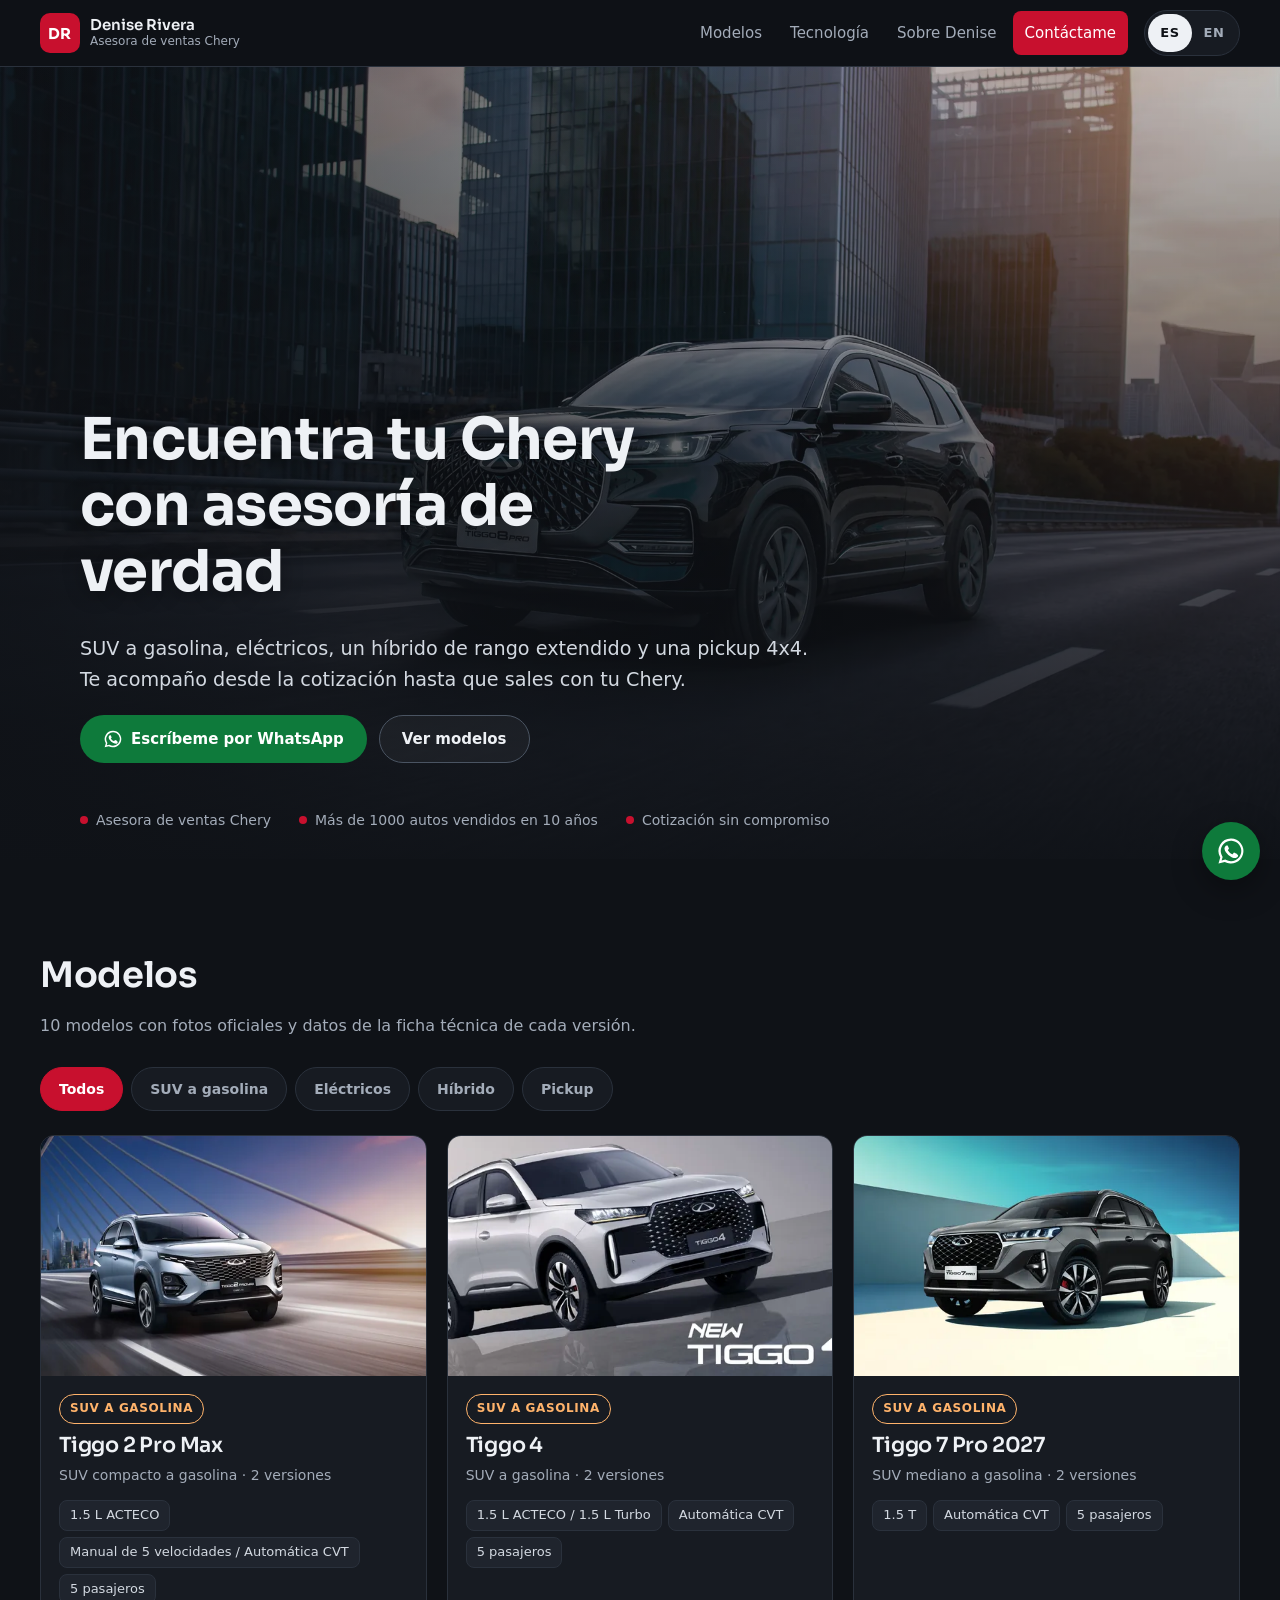
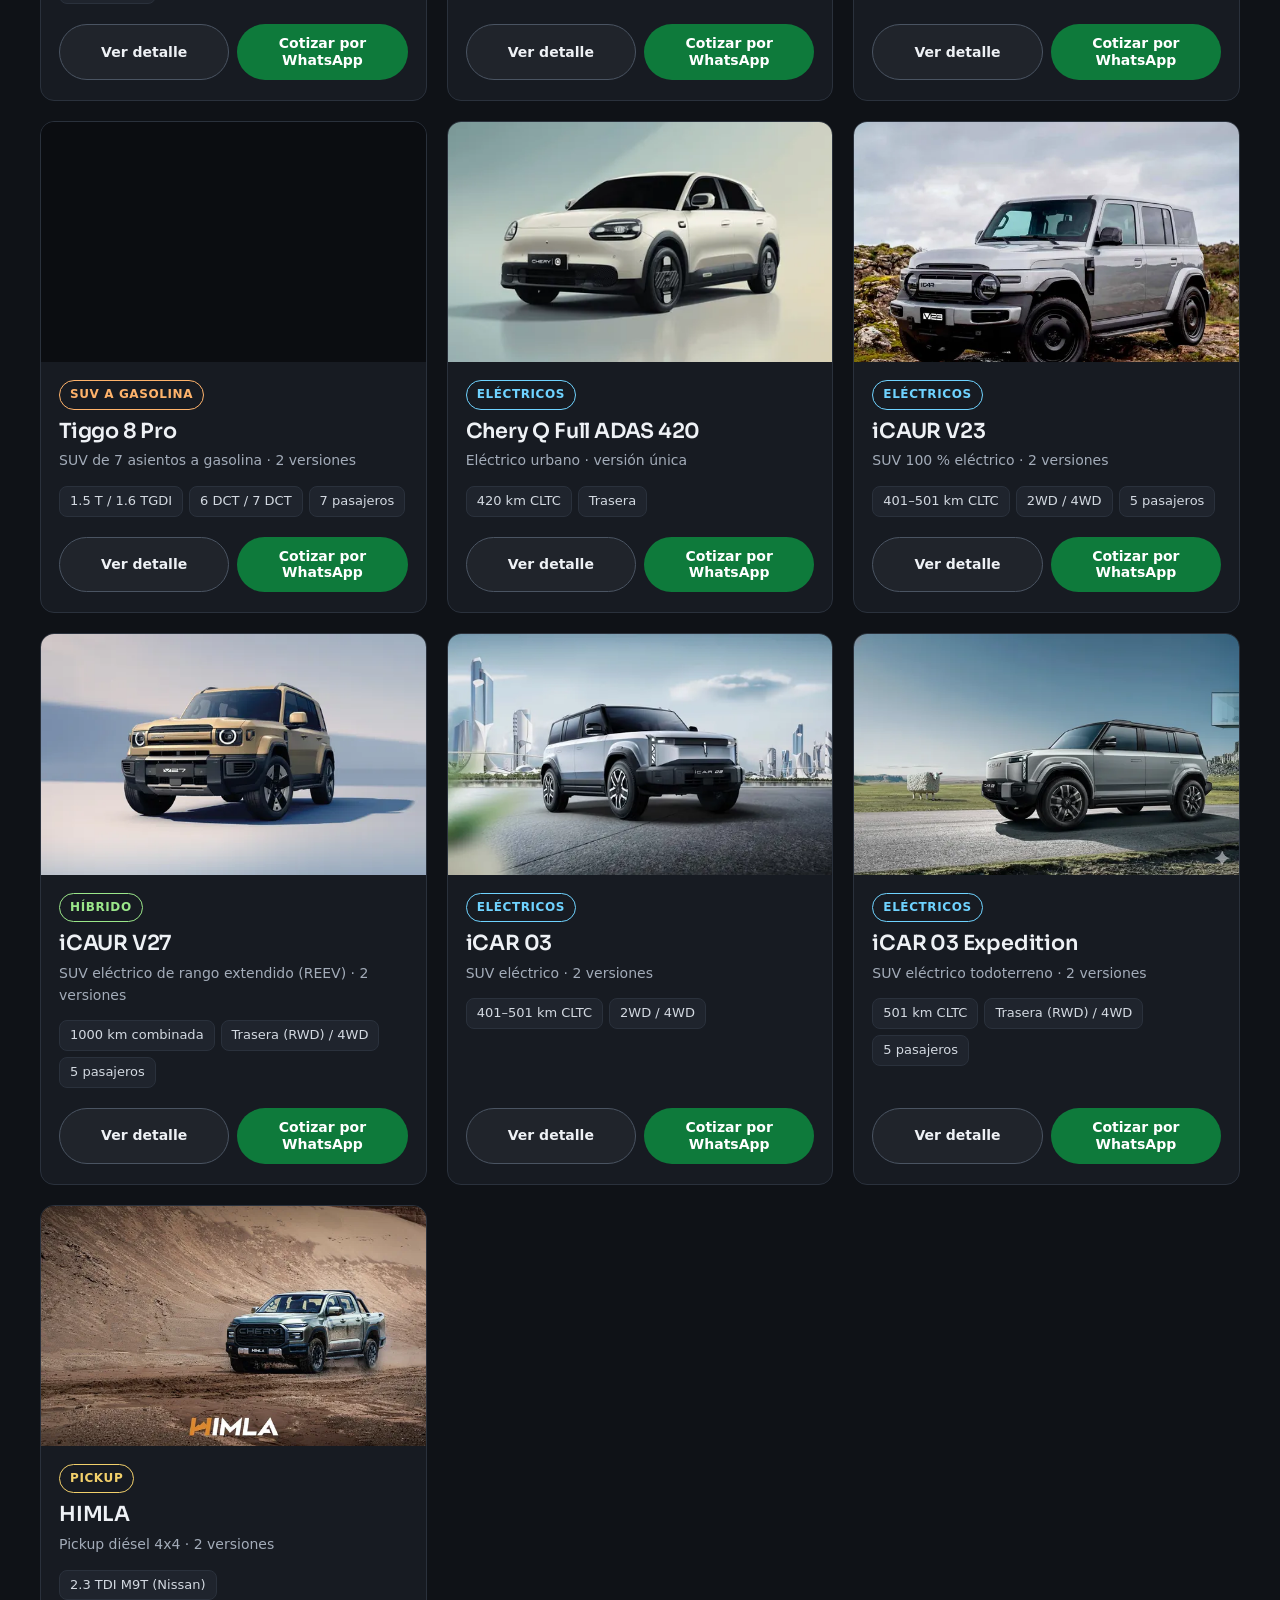
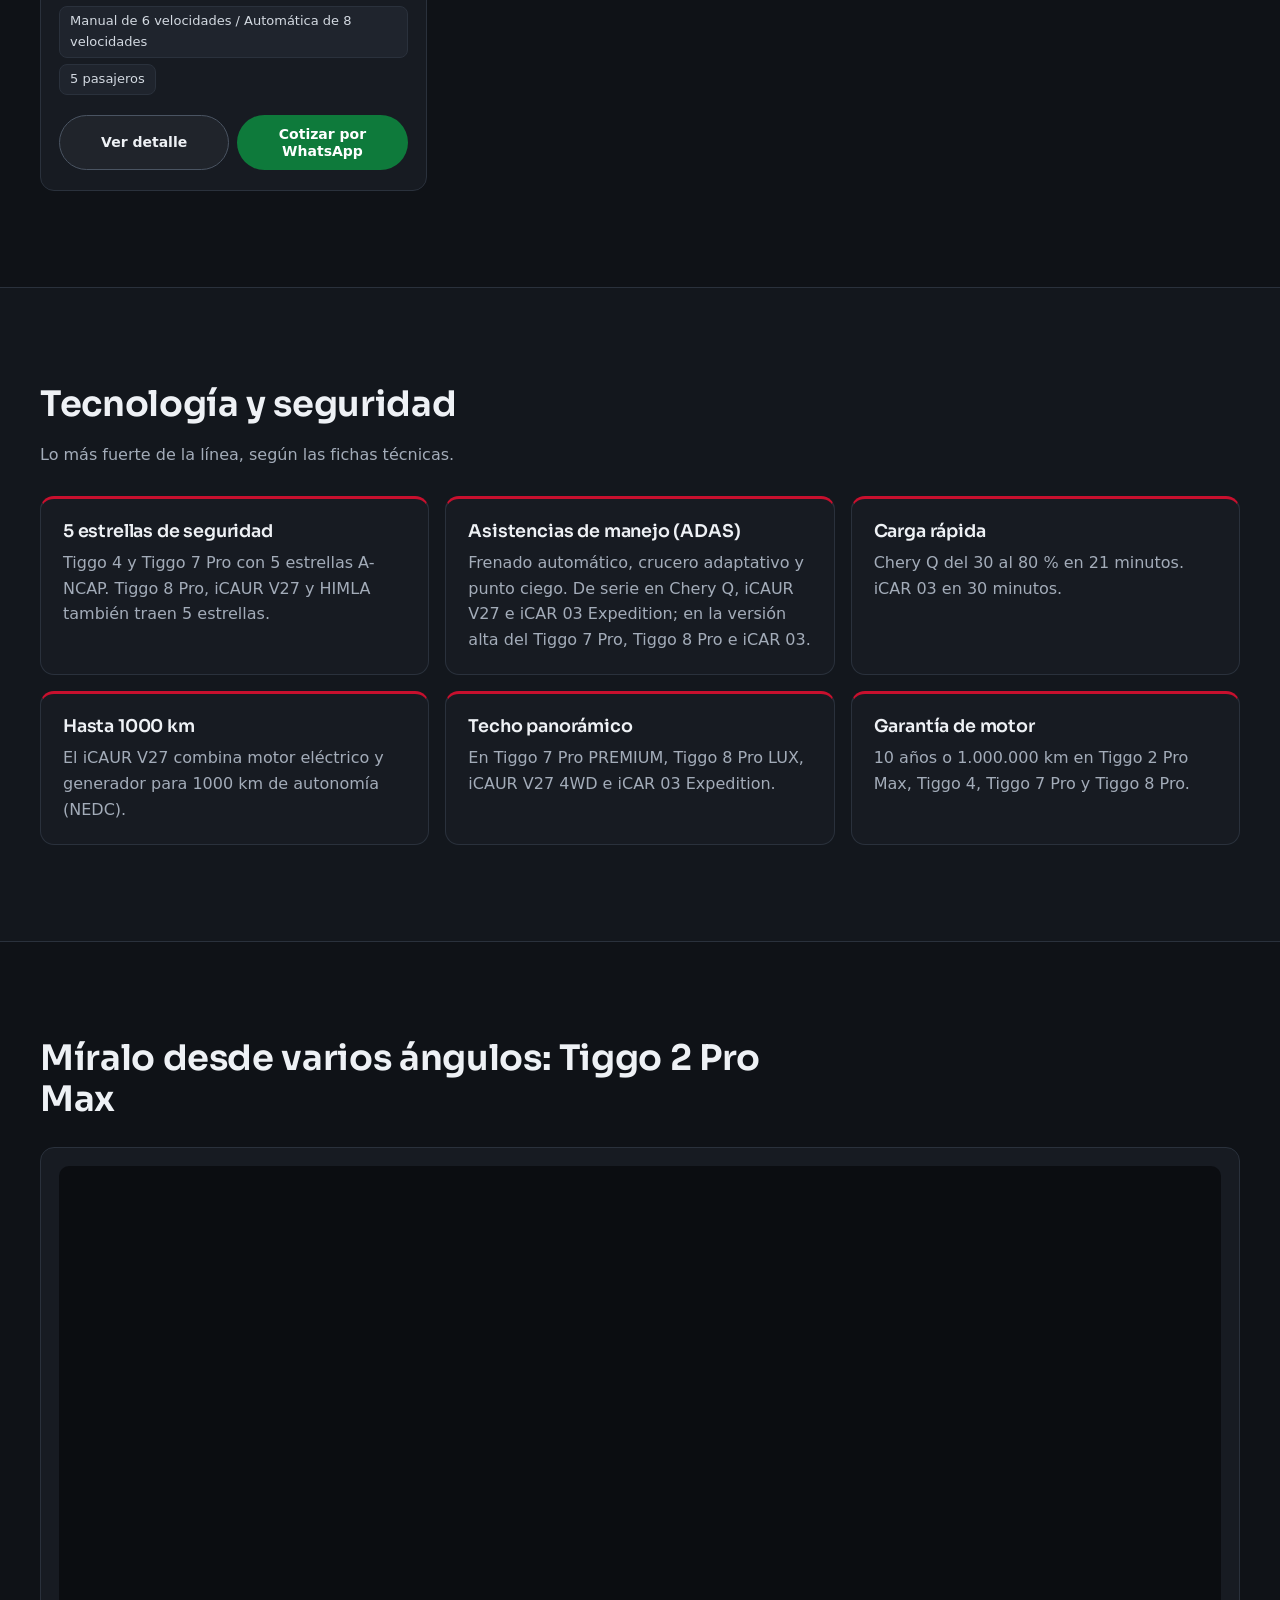
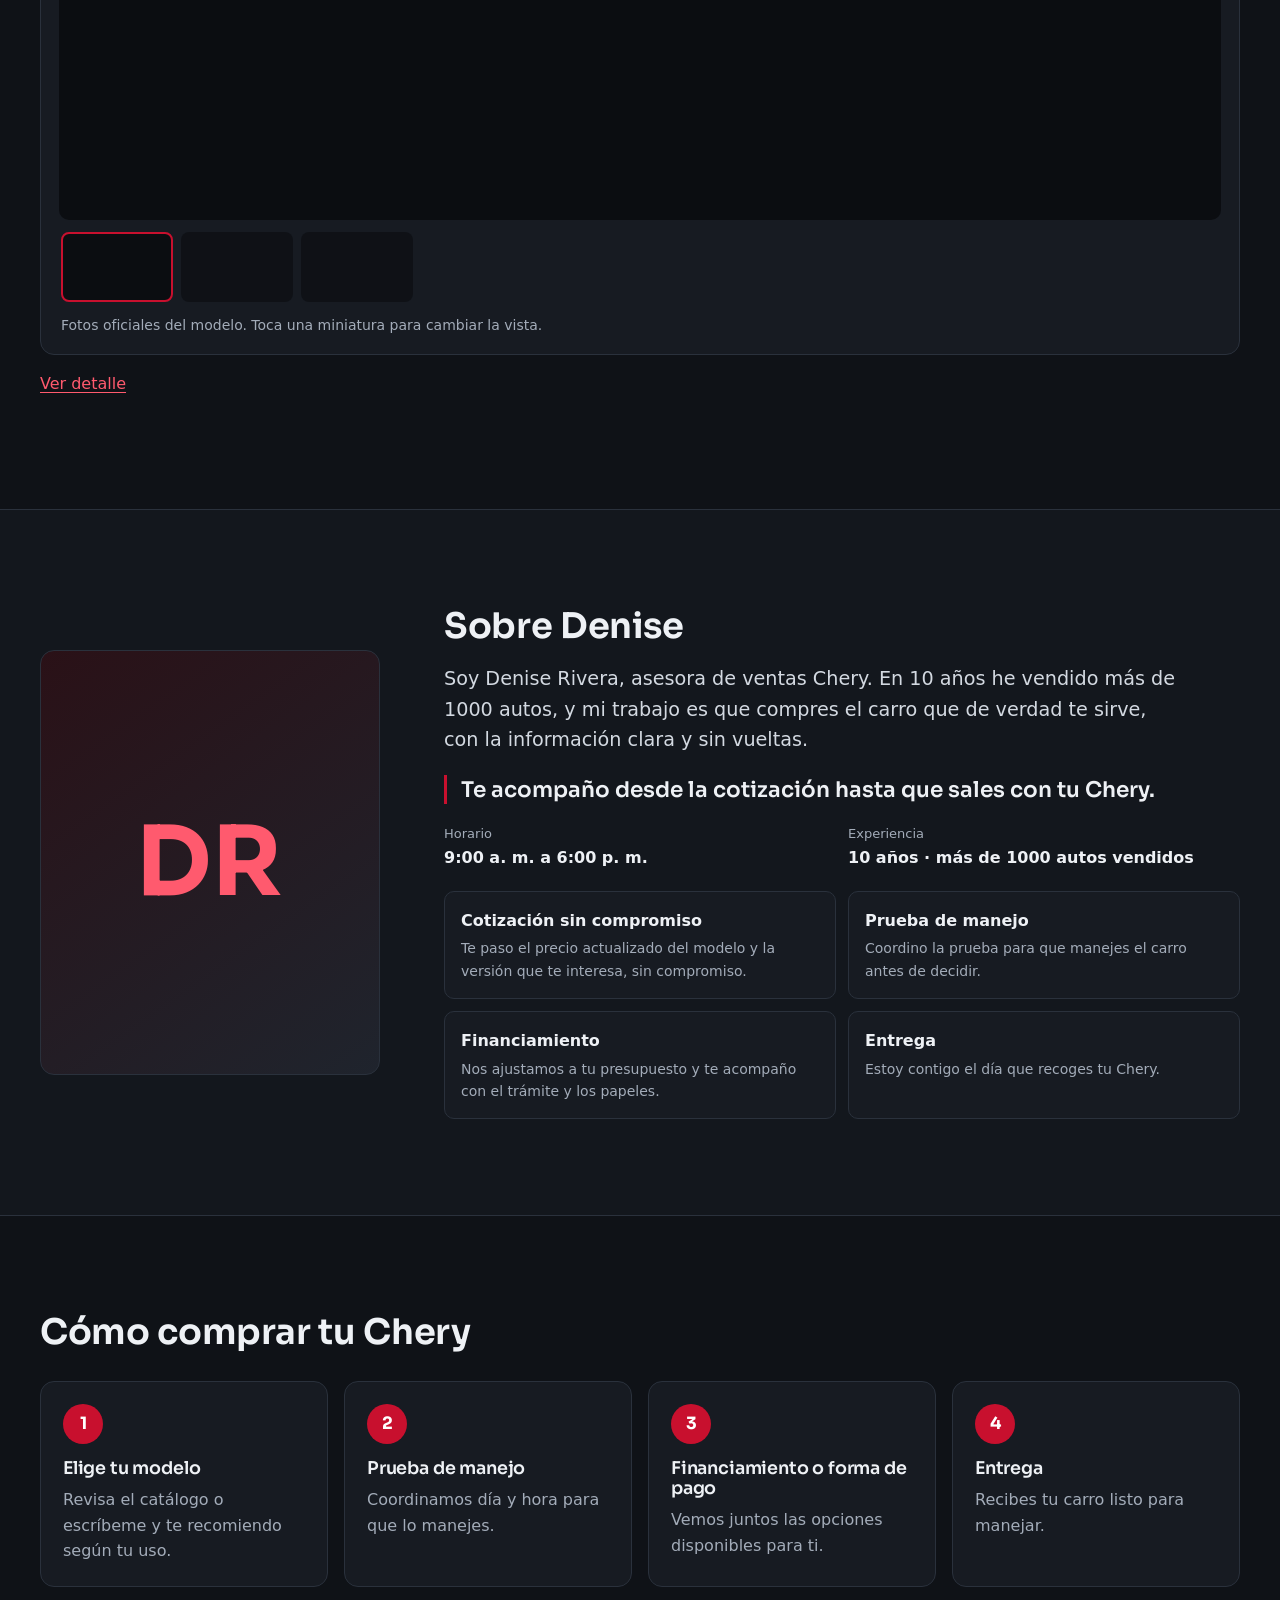
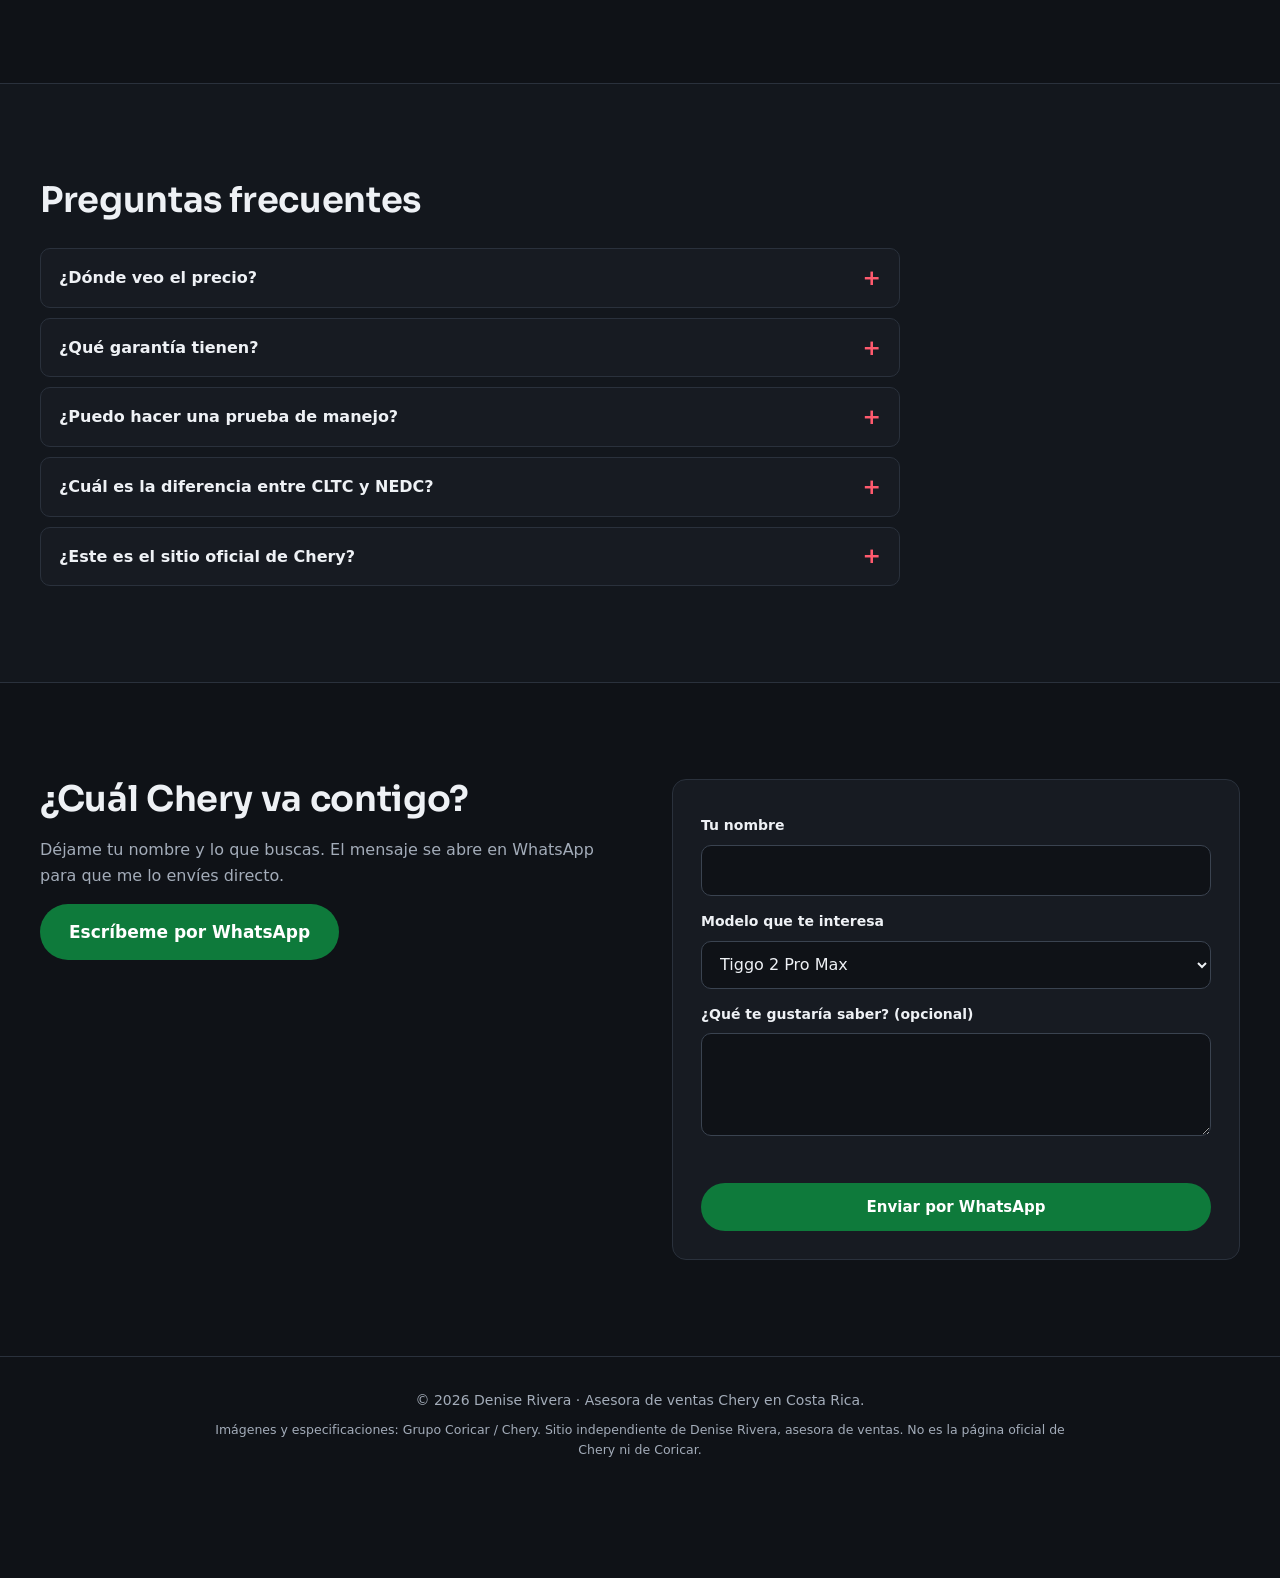
==== commit daf5fca7: "Datos de Denise: WhatsApp, horario, experiencia, frase y servicios - Número de WhatsApp real en la c" ====
--- a/index.html
+++ b/index.html
@@ -23,7 +23,7 @@
 <link rel="preload" href="fonts/sora.woff2" as="font" type="font/woff2" crossorigin>
 <link rel="stylesheet" href="css/styles.css">
 <script type="application/ld+json">
-{"@context":"https://schema.org","@type":"Person","name":"Denise Rivera","jobTitle":"Asesora de ventas Chery","url":"https://kendall84.github.io/denise-rivera-chery/","knowsAbout":["Chery","iCAR","iCAUR"],"areaServed":{"@type":"Country","name":"Costa Rica"}}
+{"@context":"https://schema.org","@type":"Person","name":"Denise Rivera","jobTitle":"Asesora de ventas Chery","url":"https://kendall84.github.io/denise-rivera-chery/","knowsAbout":["Chery","iCAR","iCAUR"],"areaServed":{"@type":"Country","name":"Costa Rica"},"telephone":"+506 6156 9164"}
 </script>
 </head>
 <body data-pagina="inicio">
@@ -56,7 +56,7 @@
     </picture>
     <div class="hero-inner">
       <h1 data-i18n="heroTitle">Encuentra tu Chery con asesoría de verdad</h1>
-      <p class="lead" data-i18n="heroLead">SUV a gasolina, eléctricos, un híbrido de rango extendido y una pickup 4x4. Te ayudo a comparar versiones, coordinar la prueba de manejo y resolver el financiamiento.</p>
+      <p class="lead" data-i18n="heroLead">SUV a gasolina, eléctricos, un híbrido de rango extendido y una pickup 4x4. Te acompaño desde la cotización hasta que sales con tu Chery.</p>
       <div class="hero-actions">
         <a class="btn btn-wa" data-wa data-wa-msg="msgGeneral" href="#contacto" target="_blank" rel="noopener noreferrer">
           <svg class="ico" viewBox="0 0 24 24" aria-hidden="true"><path d="M12 2a10 10 0 0 0-8.6 15.1L2 22l5-1.3A10 10 0 1 0 12 2Zm0 18.2a8.2 8.2 0 0 1-4.2-1.2l-.3-.2-3 .8.8-2.9-.2-.3A8.2 8.2 0 1 1 12 20.2Zm4.5-6.1c-.2-.1-1.5-.7-1.7-.8-.2-.1-.4-.1-.6.1l-.8 1c-.1.2-.3.2-.5.1a6.7 6.7 0 0 1-3.3-2.9c-.3-.4.2-.4.7-1.4.1-.2 0-.3 0-.4l-.8-1.8c-.2-.5-.4-.4-.6-.4h-.5a1 1 0 0 0-.7.3 3 3 0 0 0-.9 2.2 5.2 5.2 0 0 0 1.1 2.8 11.9 11.9 0 0 0 4.6 4c1.7.7 2.4.8 3.2.7.5-.1 1.5-.6 1.8-1.2.2-.6.2-1.1.1-1.2l-.4-.2Z"/></svg>
@@ -67,8 +67,8 @@
     </div>
     <ul class="trust">
       <li data-i18n="trust1">Asesora de ventas Chery</li>
-      <li data-i18n="trust2">Garantía de hasta 10 años en motor (Tiggo 2, 4, 7 Pro y 8 Pro)</li>
-      <li data-i18n="trust3">Atención personalizada</li>
+      <li data-i18n="trust2">Más de 1000 autos vendidos en 10 años</li>
+      <li data-i18n="trust3">Cotización sin compromiso</li>
     </ul>
   </section>
 
@@ -116,6 +116,7 @@
       <div class="denise-texto">
         <h2 data-i18n="denTitle">Sobre Denise</h2>
         <p class="lead" data-i18n="denLead"></p>
+        <p class="frase" data-i18n="denFrase">Te acompaño desde la cotización hasta que sales con tu Chery.</p>
         <dl class="denise-datos" id="denise-datos" hidden></dl>
         <ul class="denise-items">
           <li><strong data-i18n="denItem1T">Asesoría</strong><span data-i18n="denItem1D"></span></li>
@@ -123,8 +124,17 @@
           <li><strong data-i18n="denItem3T">Trámite</strong><span data-i18n="denItem3D"></span></li>
           <li><strong data-i18n="denItem4T">Entrega</strong><span data-i18n="denItem4D"></span></li>
         </ul>
+        <div class="redes-bloque" data-redes-bloque hidden>
+          <h3 data-i18n="redesTitle">Sígueme en redes</h3>
+          <div class="redes" data-redes></div>
+        </div>
       </div>
     </div>
+  </section>
+
+  <section class="block" id="opiniones" hidden>
+    <div class="block-head"><h2 data-i18n="testiTitle">Lo que dicen mis clientes</h2></div>
+    <div class="testimonios" id="testimonios"></div>
   </section>
 
   <section class="block" id="comprar">
--- a/css/styles.css
+++ b/css/styles.css
@@ -209,9 +209,19 @@
 .denise-datos { display: grid; grid-template-columns: repeat(auto-fit, minmax(160px, 1fr)); gap: 12px; margin: 0 0 20px; }
 .denise-datos dt { color: var(--muted); font-size: 13px; }
 .denise-datos dd { margin: 0; font-weight: 600; }
-.denise-items { list-style: none; padding: 0; margin: 0; display: grid; grid-template-columns: repeat(auto-fit, minmax(220px, 1fr)); gap: 12px; }
+.denise-items { list-style: none; padding: 0; margin: 0; display: grid; grid-template-columns: repeat(auto-fit, minmax(min(100%, 260px), 1fr)); gap: 12px; }
 .denise-items li { background: var(--surface); border: 1px solid var(--line); border-radius: var(--radius-sm); padding: 16px; display: flex; flex-direction: column; gap: 4px; }
 .denise-items span { color: var(--muted); font-size: 14px; }
+
+.frase { font: 600 clamp(1.1rem, 2vw, 1.35rem)/1.35 var(--head); color: var(--text); border-left: 3px solid var(--red); padding-left: 14px; margin: 0 0 20px; }
+.redes-bloque { margin-top: 22px; }
+.redes-bloque h3 { font-size: 1rem; color: var(--muted); }
+.redes { display: flex; flex-wrap: wrap; gap: 8px; }
+.testimonios { display: grid; grid-template-columns: repeat(auto-fit, minmax(min(100%, 280px), 1fr)); gap: 16px; }
+.testimonio { margin: 0; background: var(--surface); border: 1px solid var(--line); border-radius: var(--radius); padding: 22px; display: flex; flex-direction: column; gap: 12px; }
+.testimonio blockquote { margin: 0; font-size: 1.02rem; }
+.testimonio blockquote::before { content: "“"; display: block; font: 700 2.4rem/0.8 var(--head); color: var(--red-text); }
+.testimonio figcaption { color: var(--muted); font-size: 14px; font-weight: 600; }
 
 /* ---------- Pasos ---------- */
 .pasos { list-style: none; padding: 0; margin: 0; display: grid; grid-template-columns: repeat(auto-fit, minmax(min(100%, 240px), 1fr)); gap: 16px; counter-reset: paso; }
